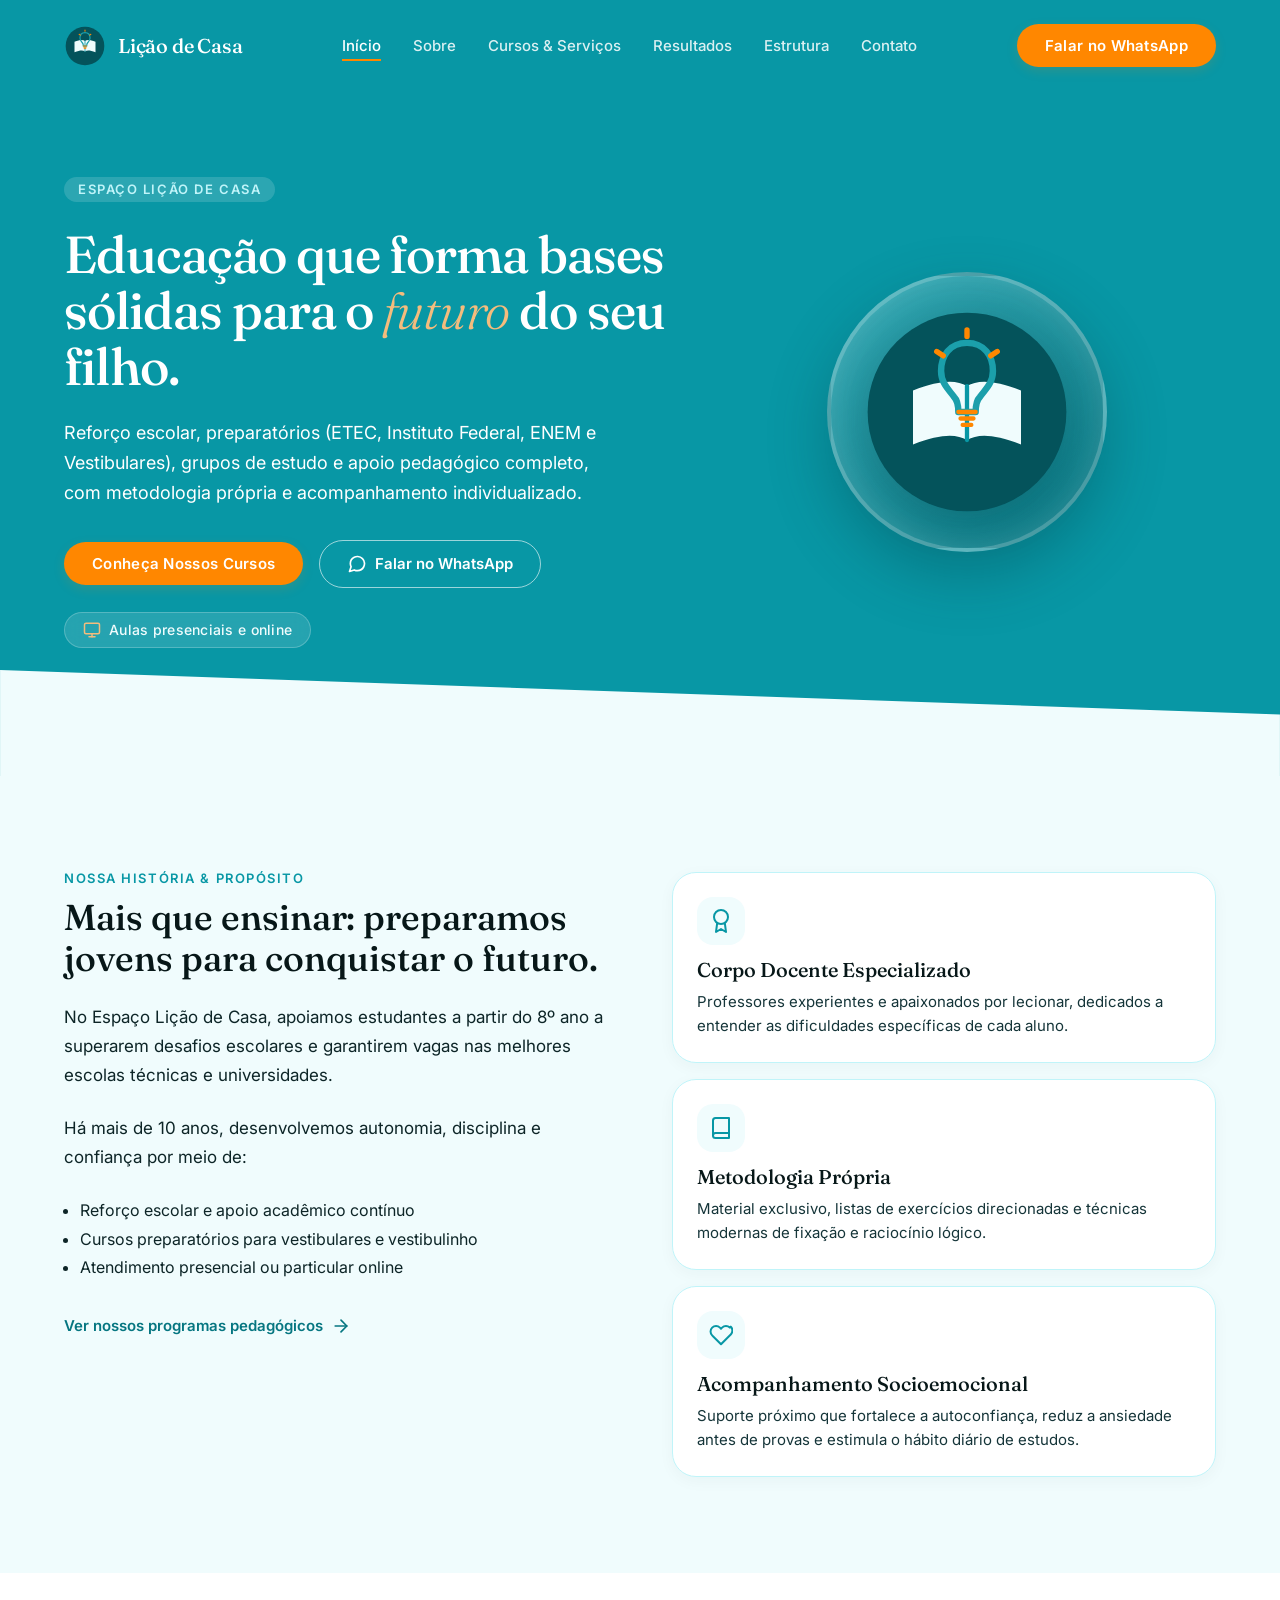
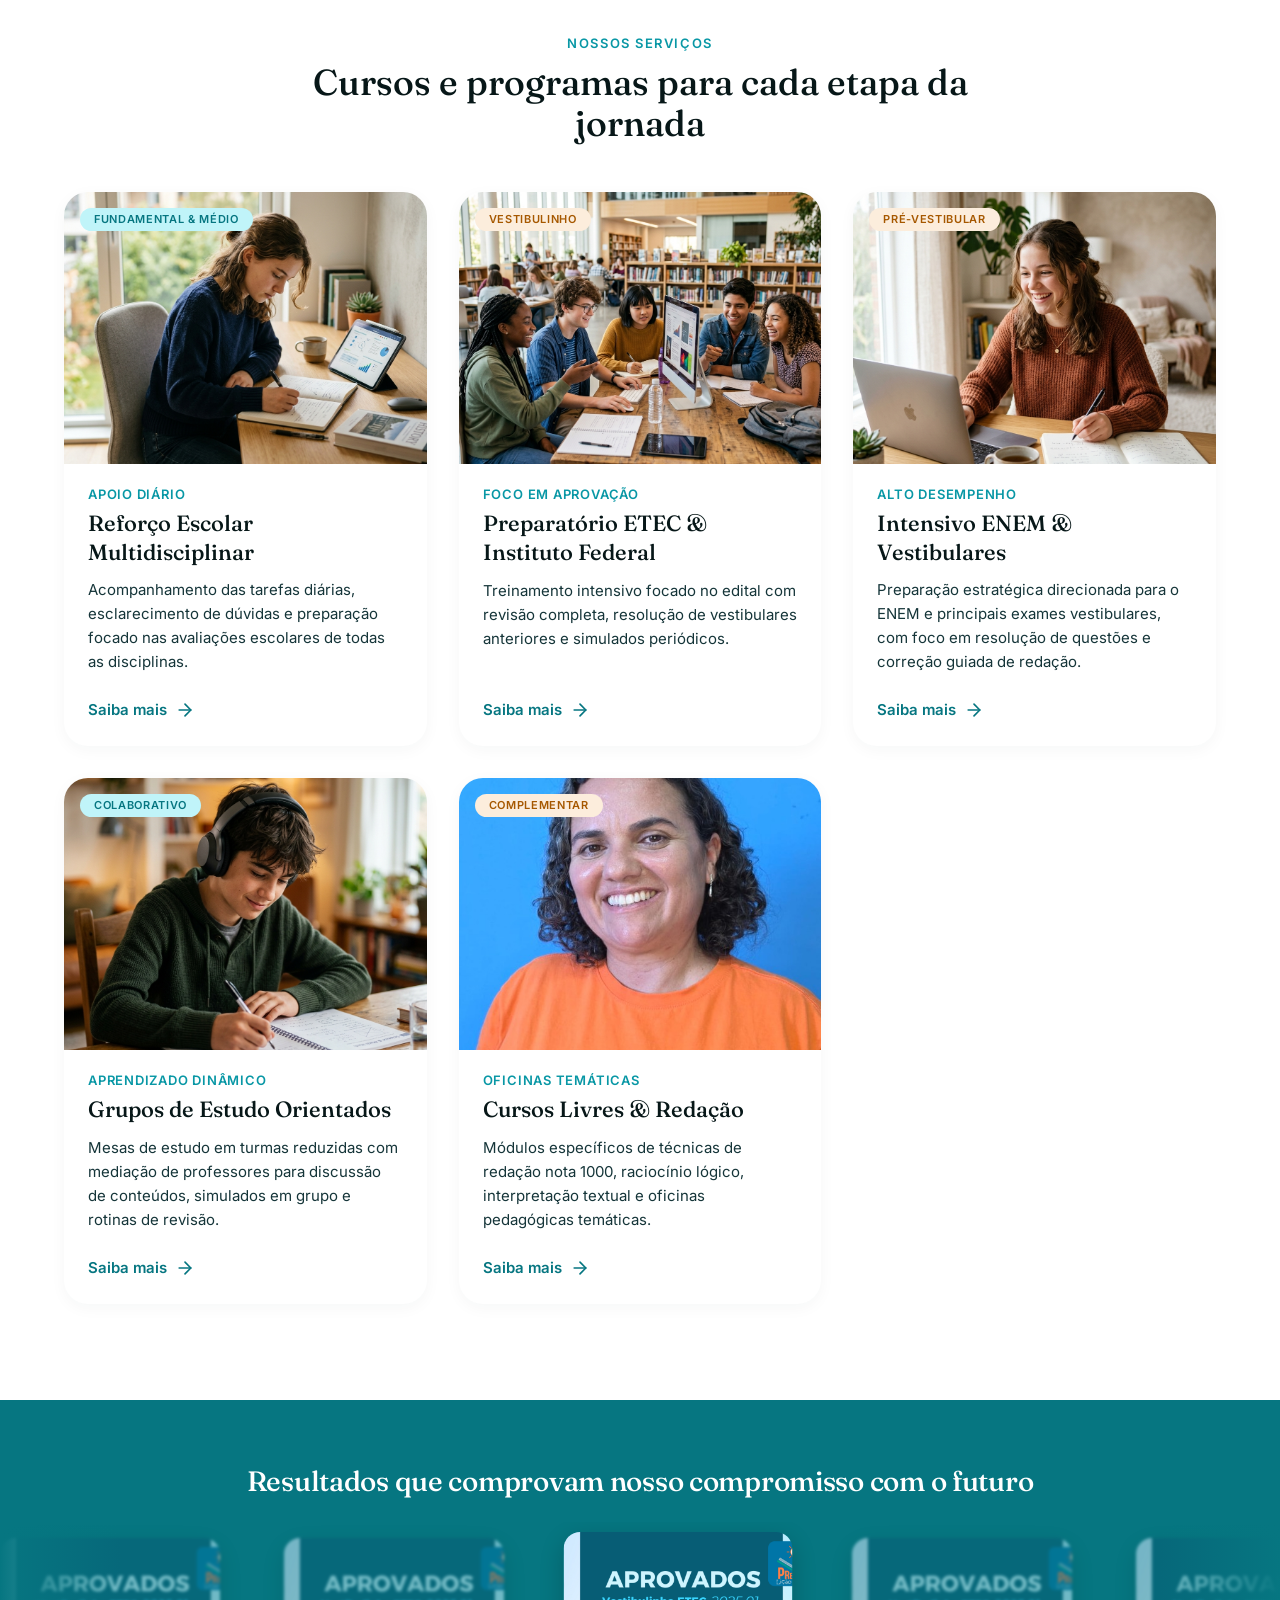
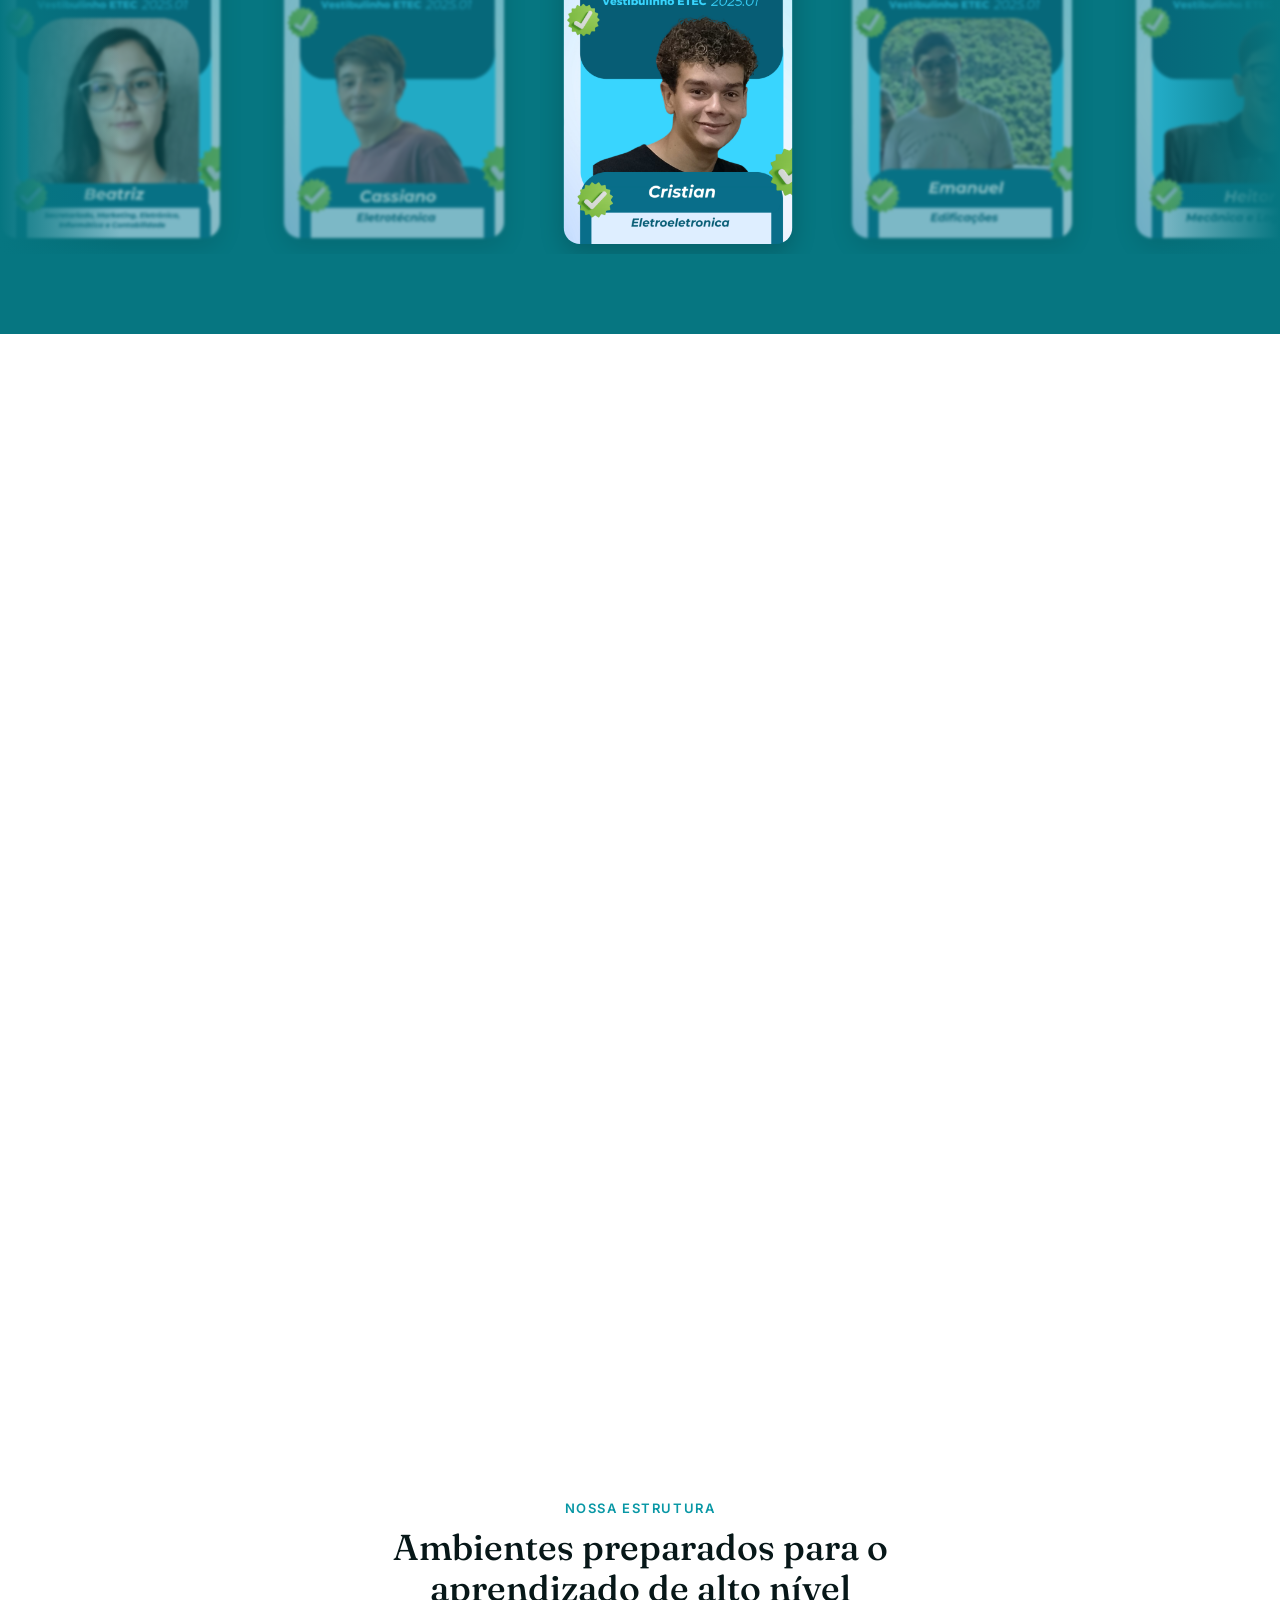
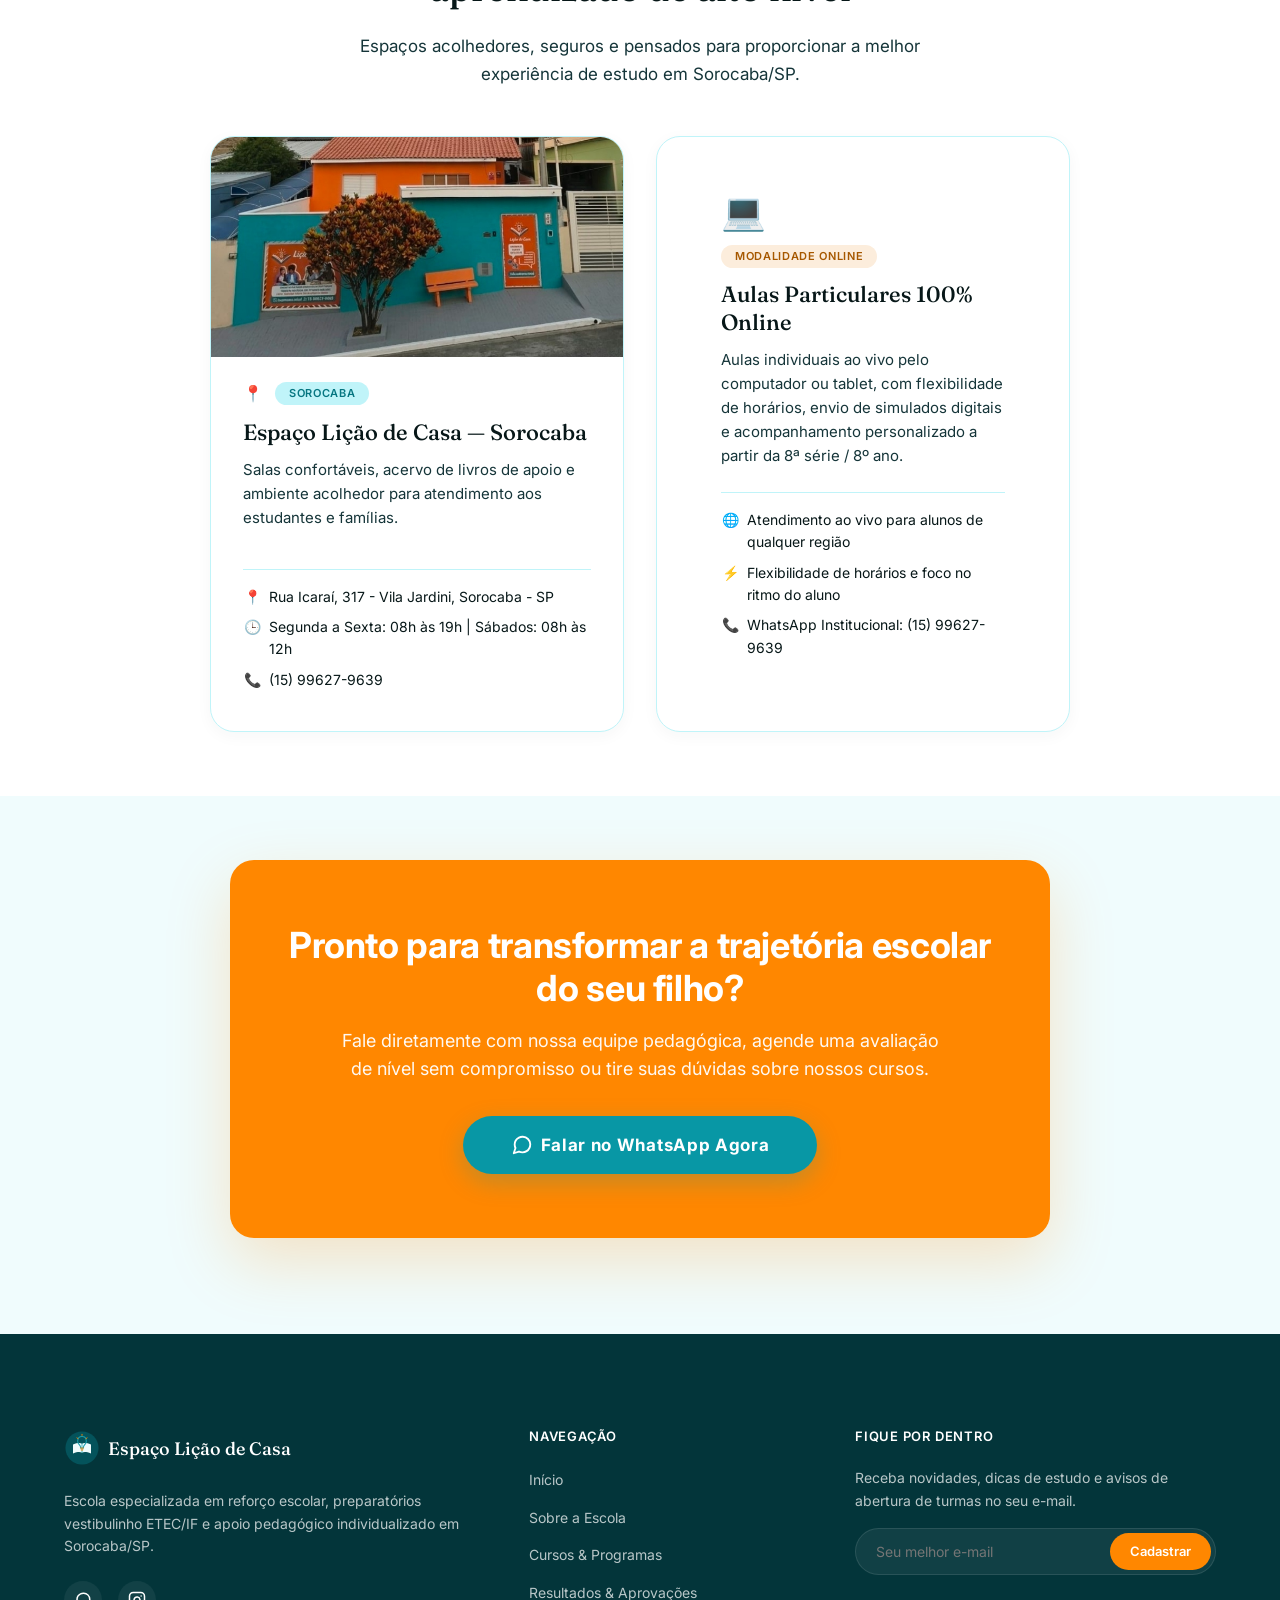
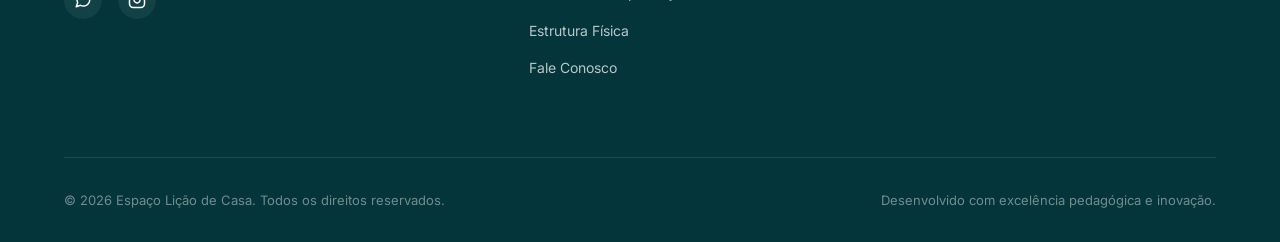
==== index.html @ 020fb933 "refactor: update service link to dedicated page and refine unit location details and descriptions" ====
<!DOCTYPE html>
<html lang="pt-BR">
<head>
  <meta charset="UTF-8">
  <meta name="viewport" content="width=device-width, initial-scale=1.0">
  <title>Espaço Lição de Casa — Educação e Preparação para o Futuro</title>
  <meta name="description" content="Escola de reforço escolar, preparatórios para ETEC e Instituto Federal e apoio pedagógico completo. Ensino personalizado e metodologia focada no sucesso do seu filho.">
  
  <!-- Open Graph / Meta Social -->
  <meta property="og:type" content="website">
  <meta property="og:title" content="Espaço Lição de Casa — Educação e Preparação para o Futuro">
  <meta property="og:description" content="Reforço escolar, preparatórios ETEC/IF e acompanhamento pedagógico individualizado.">
  <meta property="og:image" content="assets/fachada.jpg">

  <!-- Favicon -->
  <link rel="icon" type="image/svg+xml" href="assets/logo.svg">

  <!-- Google Fonts -->
  <link rel="preconnect" href="https://fonts.googleapis.com">
  <link rel="preconnect" href="https://fonts.gstatic.com" crossorigin>
  <link href="https://fonts.googleapis.com/css2?family=Fraunces:ital,opsz,wght@0,9..144,300;0,9..144,400;0,9..144,500;0,9..144,700;1,9..144,300;1,9..144,400&family=Inter:wght@400;500;600;700&display=swap" rel="stylesheet">

  <!-- Estilos -->
  <link rel="stylesheet" href="style.css">
</head>
<body>

  <!-- ==========================================================================
     HEADER / NAVEGAÇÃO
     ========================================================================== -->
  <header class="header" id="navbar">
    <div class="header__container">
      <a href="#inicio" class="header__logo">
        <img src="assets/logo.svg" alt="Logo Espaço Lição de Casa" class="header__logo-img">
        <span class="header__logo-text">Lição de Casa</span>
      </a>

      <nav class="header__nav" id="nav-menu">
        <ul class="header__nav-list">
          <li><a href="#inicio" class="nav-link active">Início</a></li>
          <li><a href="#sobre" class="nav-link">Sobre</a></li>
          <li><a href="#servicos" class="nav-link">Cursos & Serviços</a></li>
          <li><a href="#resultados" class="nav-link">Resultados</a></li>
          <li><a href="#estrutura" class="nav-link">Estrutura</a></li>
          <li><a href="#contato" class="nav-link">Contato</a></li>
        </ul>
        <div class="header__cta-mobile">
          <a href="https://wa.me/5515996279639?text=Olá!%20Gostaria%20de%20mais%20informações%20sobre%20os%20cursos%20do%20Espaço%20Lição%20de%20Casa." target="_blank" rel="noopener noreferrer" class="btn-primary">
            Falar no WhatsApp
          </a>
        </div>
      </nav>

      <div class="header__actions">
        <a href="https://wa.me/5515996279639?text=Olá!%20Gostaria%20de%20mais%20informações%20sobre%20os%20cursos%20do%20Espaço%20Lição%20de%20Casa." target="_blank" rel="noopener noreferrer" class="btn-primary header__cta">
          Falar no WhatsApp
        </a>
        <button class="header__toggle" id="menu-toggle" aria-label="Abrir menu de navegação" aria-expanded="false">
          <span class="bar"></span>
          <span class="bar"></span>
          <span class="bar"></span>
        </button>
      </div>
    </div>
  </header>

  <main>
    <!-- ==========================================================================
       HERO INSTITUCIONAL
       ========================================================================== -->
    <section class="hero" id="inicio">
      <div class="hero__container container">
        <div class="hero__content">
          <span class="hero__eyebrow">Espaço Lição de Casa</span>
          <h1 class="hero__title">Educação que forma bases sólidas para o <em>futuro</em> do seu filho.</h1>
          <p class="hero__subtitle">Reforço escolar, preparatórios (ETEC, Instituto Federal, ENEM e Vestibulares), grupos de estudo e apoio pedagógico completo, com metodologia própria e acompanhamento individualizado.</p>
          <div class="hero__ctas">
            <a href="#servicos" class="btn-primary">Conheça Nossos Cursos</a>
            <a href="https://wa.me/5515996279639?text=Olá!%20Gostaria%20de%20conhecer%20os%20serviços%20do%20Espaço%20Lição%20de%20Casa." target="_blank" rel="noopener noreferrer" class="btn-secondary">
              <svg width="20" height="20" viewBox="0 0 24 24" fill="none" stroke="currentColor" stroke-width="2" stroke-linecap="round" stroke-linejoin="round" class="icon-whatsapp">
                <path d="M21 11.5a8.38 8.38 0 0 1-.9 3.8 8.5 8.5 0 0 1-7.6 4.7 8.38 8.38 0 0 1-3.8-.9L3 21l1.9-5.7a8.38 8.38 0 0 1-.9-3.8 8.5 8.5 0 0 1 4.7-7.6 8.38 8.38 0 0 1 3.8-.9h.5a8.48 8.48 0 0 1 8 8v.5z"/>
              </svg>
              Falar no WhatsApp
            </a>
          </div>
          <div class="hero__online-tag">
            <svg width="18" height="18" viewBox="0 0 24 24" fill="none" stroke="currentColor" stroke-width="2" stroke-linecap="round" stroke-linejoin="round">
              <rect x="2" y="3" width="20" height="14" rx="2" ry="2"/>
              <line x1="8" y1="21" x2="16" y2="21"/>
              <line x1="12" y1="17" x2="12" y2="21"/>
            </svg>
            <span>Aulas presenciais e online</span>
          </div>
        </div>
        <div class="hero__media">
          <div class="hero__brand-badge">
            <img src="assets/logo.svg" alt="Logo Espaço Lição de Casa" class="hero__brand-logo">
          </div>
        </div>
      </div>
      <div class="hero__wave">
        <svg viewBox="0 0 1440 120" fill="none" xmlns="http://www.w3.org/2000/svg">
          <path d="M0 0 L1440 50 L1440 120 L0 120 Z" fill="#F0FCFD"/>
        </svg>
      </div>
    </section>

    <!-- ==========================================================================
       SOBRE A ESCOLA
       ========================================================================== -->
    <section class="sobre reveal" id="sobre">
      <div class="container">
        <div class="sobre__columns">
          <div class="sobre__left">
            <span class="section-eyebrow">Nossa História & Propósito</span>
            <h2 class="section-title">Mais que ensinar: preparamos jovens para conquistar o futuro.</h2>
            <p class="sobre__text">No Espaço Lição de Casa, apoiamos estudantes a partir do 8º ano a superarem desafios escolares e garantirem vagas nas melhores escolas técnicas e universidades.</p>
            <p class="sobre__text">Há mais de 10 anos, desenvolvemos autonomia, disciplina e confiança por meio de:</p>
            <ul class="sobre__list" style="margin: 0 0 var(--space-6) var(--space-4); color: var(--ink-700); font-size: 16px; line-height: 1.8;">
              <li>Reforço escolar e apoio acadêmico contínuo</li>
              <li>Cursos preparatórios para vestibulares e vestibulinho</li>
              <li>Atendimento presencial ou particular online</li>
            </ul>
            <div class="sobre__actions">
              <a href="#servicos" class="btn-text">
                Ver nossos programas pedagógicos
                <svg width="20" height="20" viewBox="0 0 24 24" fill="none" stroke="currentColor" stroke-width="2" stroke-linecap="round" stroke-linejoin="round">
                  <line x1="5" y1="12" x2="19" y2="12"></line>
                  <polyline points="12 5 19 12 12 19"></polyline>
                </svg>
              </a>
            </div>
          </div>

          <div class="sobre__right reveal-group">
            <article class="card card--val-prop">
              <div class="card__icon-wrapper">
                <svg viewBox="0 0 24 24" fill="none" stroke="currentColor" stroke-width="2" stroke-linecap="round" stroke-linejoin="round">
                  <circle cx="12" cy="8" r="7"></circle>
                  <polyline points="8.21 13.89 7 23 12 20 17 23 15.79 13.88"></polyline>
                </svg>
              </div>
              <h3 class="card__title">Corpo Docente Especializado</h3>
              <p class="card__desc">Professores experientes e apaixonados por lecionar, dedicados a entender as dificuldades específicas de cada aluno.</p>
            </article>

            <article class="card card--val-prop">
              <div class="card__icon-wrapper">
                <svg viewBox="0 0 24 24" fill="none" stroke="currentColor" stroke-width="2" stroke-linecap="round" stroke-linejoin="round">
                  <path d="M4 19.5A2.5 2.5 0 0 1 6.5 17H20"></path>
                  <path d="M6.5 2H20v20H6.5A2.5 2.5 0 0 1 4 19.5v-15A2.5 2.5 0 0 1 6.5 2z"></path>
                </svg>
              </div>
              <h3 class="card__title">Metodologia Própria</h3>
              <p class="card__desc">Material exclusivo, listas de exercícios direcionadas e técnicas modernas de fixação e raciocínio lógico.</p>
            </article>

            <article class="card card--val-prop">
              <div class="card__icon-wrapper">
                <svg viewBox="0 0 24 24" fill="none" stroke="currentColor" stroke-width="2" stroke-linecap="round" stroke-linejoin="round">
                  <path d="M20.84 4.61a5.5 5.5 0 0 0-7.78 0L12 5.67l-1.06-1.06a5.5 5.5 0 0 0-7.78 7.78l1.06 1.06L12 21.23l8.72-8.72 1.06-1.06a5.5 5.5 0 0 0 0-7.78z"></path>
                </svg>
              </div>
              <h3 class="card__title">Acompanhamento Socioemocional</h3>
              <p class="card__desc">Suporte próximo que fortalece a autoconfiança, reduz a ansiedade antes de provas e estimula o hábito diário de estudos.</p>
            </article>
          </div>
        </div>
      </div>
    </section>

    <!-- ==========================================================================
       CONHEÇA NOSSOS SERVIÇOS
       ========================================================================== -->
    <section class="servicos reveal" id="servicos">
      <div class="container">
        <div class="servicos__header">
          <span class="section-eyebrow">Nossos Serviços</span>
          <h2 class="section-title">Cursos e programas para cada etapa da jornada</h2>
        </div>

        <div class="servicos__grid reveal-group">
          <!-- Card 1: Reforço Escolar -->
          <article class="card card--servico">
            <div class="card__img-container">
              <img src="assets/stages_infantil.png" alt="Reforço Escolar no Espaço Lição de Casa" class="card__servico-img">
              <span class="badge card__servico-badge">Fundamental & Médio</span>
            </div>
            <div class="card__servico-content">
              <span class="card__servico-meta">Apoio Diário</span>
              <h3 class="card__servico-title">Reforço Escolar Multidisciplinar</h3>
              <p class="card__servico-desc">Acompanhamento das tarefas diárias, esclarecimento de dúvidas e preparação focado nas avaliações escolares de todas as disciplinas.</p>
              <a href="reforco-escolar.html" class="btn-text">
                Saiba mais
                <svg width="20" height="20" viewBox="0 0 24 24" fill="none" stroke="currentColor" stroke-width="2" stroke-linecap="round" stroke-linejoin="round">
                  <line x1="5" y1="12" x2="19" y2="12"/>
                  <polyline points="12 5 19 12 12 19"/>
                </svg>
              </a>
            </div>
          </article>

          <!-- Card 2: Preparatório ETEC & IF -->
          <article class="card card--servico">
            <div class="card__img-container">
              <img src="assets/stages_fundamental.png" alt="Preparatório ETEC e IF" class="card__servico-img">
              <span class="badge badge--accent card__servico-badge">Vestibulinho</span>
            </div>
            <div class="card__servico-content">
              <span class="card__servico-meta">Foco em Aprovação</span>
              <h3 class="card__servico-title">Preparatório ETEC & Instituto Federal</h3>
              <p class="card__servico-desc">Treinamento intensivo focado no edital com revisão completa, resolução de vestibulares anteriores e simulados periódicos.</p>
              <a href="https://wa.me/5515996279639?text=Olá!%20Quero%20saber%20detalhes%20do%20Preparatório%20ETEC." target="_blank" rel="noopener noreferrer" class="btn-text">
                Saiba mais
                <svg width="20" height="20" viewBox="0 0 24 24" fill="none" stroke="currentColor" stroke-width="2" stroke-linecap="round" stroke-linejoin="round">
                  <line x1="5" y1="12" x2="19" y2="12"/>
                  <polyline points="12 5 19 12 12 19"/>
                </svg>
              </a>
            </div>
          </article>

          <!-- Card 3: Intensivo ENEM & Vestibulares -->
          <article class="card card--servico">
            <div class="card__img-container">
              <img src="assets/hero_collage_1.png" alt="Intensivo ENEM e Vestibulares" class="card__servico-img">
              <span class="badge badge--accent card__servico-badge">Pré-Vestibular</span>
            </div>
            <div class="card__servico-content">
              <span class="card__servico-meta">Alto Desempenho</span>
              <h3 class="card__servico-title">Intensivo ENEM & Vestibulares</h3>
              <p class="card__servico-desc">Preparação estratégica direcionada para o ENEM e principais exames vestibulares, com foco em resolução de questões e correção guiada de redação.</p>
              <a href="https://wa.me/5515996279639?text=Olá!%20Gostaria%20de%20informações%20sobre%20o%20Intensivo%20ENEM%20e%20Vestibulares." target="_blank" rel="noopener noreferrer" class="btn-text">
                Saiba mais
                <svg width="20" height="20" viewBox="0 0 24 24" fill="none" stroke="currentColor" stroke-width="2" stroke-linecap="round" stroke-linejoin="round">
                  <line x1="5" y1="12" x2="19" y2="12"/>
                  <polyline points="12 5 19 12 12 19"/>
                </svg>
              </a>
            </div>
          </article>

          <!-- Card 4: Grupos de Estudo & Acompanhamento Integrado -->
          <article class="card card--servico">
            <div class="card__img-container">
              <img src="assets/hero_collage_2.png" alt="Grupos de Estudo" class="card__servico-img">
              <span class="badge card__servico-badge">Colaborativo</span>
            </div>
            <div class="card__servico-content">
              <span class="card__servico-meta">Aprendizado Dinâmico</span>
              <h3 class="card__servico-title">Grupos de Estudo Orientados</h3>
              <p class="card__servico-desc">Mesas de estudo em turmas reduzidas com mediação de professores para discussão de conteúdos, simulados em grupo e rotinas de revisão.</p>
              <a href="https://wa.me/5515996279639?text=Olá!%20Quero%20saber%20como%20funcionam%20os%20Grupos%20de%20Estudo." target="_blank" rel="noopener noreferrer" class="btn-text">
                Saiba mais
                <svg width="20" height="20" viewBox="0 0 24 24" fill="none" stroke="currentColor" stroke-width="2" stroke-linecap="round" stroke-linejoin="round">
                  <line x1="5" y1="12" x2="19" y2="12"/>
                  <polyline points="12 5 19 12 12 19"/>
                </svg>
              </a>
            </div>
          </article>

          <!-- Card 5: Cursos Livres, Redação & Oficinas -->
          <article class="card card--servico">
            <div class="card__img-container">
              <img src="assets/ilce.jpg" alt="Oficinas Pedagógicas no Espaço Lição de Casa" class="card__servico-img">
              <span class="badge badge--accent card__servico-badge">Complementar</span>
            </div>
            <div class="card__servico-content">
              <span class="card__servico-meta">Oficinas Temáticas</span>
              <h3 class="card__servico-title">Cursos Livres & Redação</h3>
              <p class="card__servico-desc">Módulos específicos de técnicas de redação nota 1000, raciocínio lógico, interpretação textual e oficinas pedagógicas temáticas.</p>
              <a href="https://wa.me/5515996279639?text=Olá!%20Quero%20informações%20sobre%20as%20Oficinas%20e%20Cursos%20Livres." target="_blank" rel="noopener noreferrer" class="btn-text">
                Saiba mais
                <svg width="20" height="20" viewBox="0 0 24 24" fill="none" stroke="currentColor" stroke-width="2" stroke-linecap="round" stroke-linejoin="round">
                  <line x1="5" y1="12" x2="19" y2="12"/>
                  <polyline points="12 5 19 12 12 19"/>
                </svg>
              </a>
            </div>
          </article>
        </div>
      </div>
    </section>

    <!-- ==========================================================================
       PROVA SOCIAL & RESULTADOS
       ========================================================================== -->
    <section class="premios reveal" id="resultados">
      <div class="container">
        <h2 class="premios__title">Resultados que comprovam nosso compromisso com o futuro</h2>
      </div>

      <!-- Marquee de Alunos Aprovados -->
      <div class="logo-marquee logo-marquee--approved">
        <div class="logo-marquee__track">
          <div class="logo-marquee__item logo-marquee__item--img">
            <img src="assets/aprovado_2025_beatriz.png" alt="Aluna Aprovada ETEC - Beatriz" class="approved-card-img">
          </div>
          <div class="logo-marquee__item logo-marquee__item--img">
            <img src="assets/aprovado_2025_cassiano.png" alt="Aluno Aprovado ETEC - Cassiano" class="approved-card-img">
          </div>
          <div class="logo-marquee__item logo-marquee__item--img">
            <img src="assets/aprovado_2025_cristian.png" alt="Aluno Aprovado ETEC - Cristian" class="approved-card-img">
          </div>
          <div class="logo-marquee__item logo-marquee__item--img">
            <img src="assets/aprovado_2025_emanuel.png" alt="Aluno Aprovado ETEC - Emanuel" class="approved-card-img">
          </div>
          <div class="logo-marquee__item logo-marquee__item--img">
            <img src="assets/aprovado_2025_heitor.png" alt="Aluno Aprovado ETEC - Heitor" class="approved-card-img">
          </div>
          <div class="logo-marquee__item logo-marquee__item--img">
            <img src="assets/aprovado_2025_kauan.png" alt="Aluno Aprovado ETEC - Kauan" class="approved-card-img">
          </div>
          <div class="logo-marquee__item logo-marquee__item--img">
            <img src="assets/aprovado_2025_luana.png" alt="Aluna Aprovada ETEC - Luana" class="approved-card-img">
          </div>
          <div class="logo-marquee__item logo-marquee__item--img">
            <img src="assets/aprovado_2025_maria.png" alt="Aluna Aprovada ETEC - Maria" class="approved-card-img">
          </div>

          <!-- Cópias para o loop infinito do Marquee -->
          <div class="logo-marquee__item logo-marquee__item--img">
            <img src="assets/aprovado_2025_beatriz.png" alt="Aluna Aprovada ETEC - Beatriz" class="approved-card-img">
          </div>
          <div class="logo-marquee__item logo-marquee__item--img">
            <img src="assets/aprovado_2025_cassiano.png" alt="Aluno Aprovado ETEC - Cassiano" class="approved-card-img">
          </div>
          <div class="logo-marquee__item logo-marquee__item--img">
            <img src="assets/aprovado_2025_cristian.png" alt="Aluno Aprovado ETEC - Cristian" class="approved-card-img">
          </div>
          <div class="logo-marquee__item logo-marquee__item--img">
            <img src="assets/aprovado_2025_emanuel.png" alt="Aluno Aprovado ETEC - Emanuel" class="approved-card-img">
          </div>
        </div>
      </div>
    </section>

    <!-- Depoimentos & Mensagem da Direção -->
    <section class="depoimentos reveal">
      <div class="container">
        <span class="section-eyebrow">Depoimentos</span>
        <h2 class="section-title">O que dizem os pais e alunos</h2>

        <div class="depoimento-destaque">
          <div class="depoimento-destaque__avatar">M</div>
          <blockquote class="depoimento-destaque__text">
            "O Espaço Lição de Casa transformou a rotina de estudos do meu filho. A equipe pedagógica é extremamente atenciosa e o método preparatório para a ETEC fez toda a diferença para a aprovação dele nas primeiras colocações!"
          </blockquote>
          <cite class="depoimento-destaque__author">
            <strong>Márcia S.</strong>
            <span>Mãe de aluno aprovado na ETEC Fernando Prestes</span>
          </cite>
        </div>
      </div>
    </section>

    <section class="diretor reveal">
      <div class="container">
        <div class="diretor__wrapper">
          <div class="diretor__media">
            <img src="assets/director.png" alt="Direção do Espaço Lição de Casa" class="diretor__img">
          </div>
          <div class="diretor__content">
            <blockquote class="diretor__quote">
              <span class="quote-mark">“</span>
              A nossa maior alegria é ver o brilho nos olhos de cada aluno ao compreender um conteúdo antes difícil e perceber que é capaz de alcançar seus maiores objetivos.
            </blockquote>
            <cite class="diretor__author">
              <strong>Profa. Ilce & Equipe Pedagógica</strong>
              <span>Direção — Espaço Lição de Casa</span>
            </cite>
          </div>
        </div>
      </div>
    </section>

    <!-- ==========================================================================
       ESTRUTURA FÍSICA & UNIDADES
       ========================================================================== -->
    <section class="unidades reveal" id="estrutura">
      <div class="container">
        <div class="unidades__header">
          <span class="section-eyebrow">Nossa Estrutura</span>
          <h2 class="section-title">Ambientes preparados para o aprendizado de alto nível</h2>
          <p class="unidades__subtitle">Espaços acolhedores, seguros e pensados para proporcionar a melhor experiência de estudo em Sorocaba/SP.</p>
        </div>

        <div class="unidades__grid reveal-group">
          <!-- Espaço Lição de Casa -->
          <article class="card card--unidade card--unidade-com-foto">
            <img src="assets/fachada.jpg" alt="Fachada do Espaço Lição de Casa" class="card__unidade-img">
            <div class="card__unidade-body">
              <div class="card__unidade-header">
                <span class="card__unidade-flag">📍</span>
                <span class="badge">Sorocaba</span>
              </div>
              <h3 class="card__unidade-title">Espaço Lição de Casa — Sorocaba</h3>
              <p class="card__unidade-desc">Salas confortáveis, acervo de livros de apoio e ambiente acolhedor para atendimento aos estudantes e famílias.</p>
              
              <div class="card__unidade-detalhes">
                <p>
                  <span class="detail-icon">📍</span>
                  <span class="detail-text">Rua Icaraí, 317 - Vila Jardini, Sorocaba - SP</span>
                </p>
                <p>
                  <span class="detail-icon">🕒</span>
                  <span class="detail-text">Segunda a Sexta: 08h às 19h | Sábados: 08h às 12h</span>
                </p>
                <p>
                  <span class="detail-icon">📞</span>
                  <span class="detail-text">(15) 99627-9639</span>
                </p>
              </div>
            </div>
          </article>

          <!-- Aulas Particulares Online -->
          <article class="card card--unidade">
            <div class="card__unidade-body">
              <div class="card__unidade-icon">💻</div>
              <div class="card__unidade-header">
                <span class="badge badge--accent">Modalidade Online</span>
              </div>
              <h3 class="card__unidade-title">Aulas Particulares 100% Online</h3>
              <p class="card__unidade-desc">Aulas individuais ao vivo pelo computador ou tablet, com flexibilidade de horários, envio de simulados digitais e acompanhamento personalizado a partir da 8ª série / 8º ano.</p>
              
              <div class="card__unidade-detalhes">
                <p>
                  <span class="detail-icon">🌐</span>
                  <span class="detail-text">Atendimento ao vivo para alunos de qualquer região</span>
                </p>
                <p>
                  <span class="detail-icon">⚡</span>
                  <span class="detail-text">Flexibilidade de horários e foco no ritmo do aluno</span>
                </p>
                <p>
                  <span class="detail-icon">📞</span>
                  <span class="detail-text">WhatsApp Institucional: (15) 99627-9639</span>
                </p>
              </div>
            </div>
          </article>
        </div>
      </div>
    </section>

    <!-- ==========================================================================
       CONTATO & BANNER CTA FINAL
       ========================================================================== -->
    <section class="contato reveal" id="contato">
      <div class="container">
        <div class="cta-box">
          <h2 class="cta-box__title">Pronto para transformar a trajetória escolar do seu filho?</h2>
          <p class="cta-box__desc">Fale diretamente com nossa equipe pedagógica, agende uma avaliação de nível sem compromisso ou tire suas dúvidas sobre nossos cursos.</p>
          <div class="cta-box__ctas">
            <a href="https://wa.me/5515996279639?text=Olá!%20Gostaria%20de%20agendar%20uma%20visita%20ou%20conhecer%20os%20cursos." target="_blank" rel="noopener noreferrer" class="btn-checkout">
              <svg width="22" height="22" viewBox="0 0 24 24" fill="none" stroke="currentColor" stroke-width="2" stroke-linecap="round" stroke-linejoin="round" style="margin-right: 8px;">
                <path d="M21 11.5a8.38 8.38 0 0 1-.9 3.8 8.5 8.5 0 0 1-7.6 4.7 8.38 8.38 0 0 1-3.8-.9L3 21l1.9-5.7a8.38 8.38 0 0 1-.9-3.8 8.5 8.5 0 0 1 4.7-7.6 8.38 8.38 0 0 1 3.8-.9h.5a8.48 8.48 0 0 1 8 8v.5z"/>
              </svg>
              Falar no WhatsApp Agora
            </a>
          </div>
        </div>
      </div>
    </section>
  </main>

  <!-- ==========================================================================
     FOOTER
     ========================================================================== -->
  <footer class="footer">
    <div class="container">
      <div class="footer__grid">
        <!-- Coluna 1: Marca & Redes -->
        <div>
          <div class="footer__logo">
            <img src="assets/logo.svg" alt="Logo Espaço Lição de Casa">
            <span>Espaço Lição de Casa</span>
          </div>
          <p class="footer__desc">Escola especializada em reforço escolar, preparatórios vestibulinho ETEC/IF e apoio pedagógico individualizado em Sorocaba/SP.</p>
          <div class="footer__socials">
            <a href="https://wa.me/5515996279639" target="_blank" rel="noopener noreferrer" aria-label="WhatsApp">
              <svg width="18" height="18" viewBox="0 0 24 24" fill="none" stroke="currentColor" stroke-width="2" stroke-linecap="round" stroke-linejoin="round"><path d="M21 11.5a8.38 8.38 0 0 1-.9 3.8 8.5 8.5 0 0 1-7.6 4.7 8.38 8.38 0 0 1-3.8-.9L3 21l1.9-5.7a8.38 8.38 0 0 1-.9-3.8 8.5 8.5 0 0 1 4.7-7.6 8.38 8.38 0 0 1 3.8-.9h.5a8.48 8.48 0 0 1 8 8v.5z"/></svg>
            </a>
            <a href="https://instagram.com" target="_blank" rel="noopener noreferrer" aria-label="Instagram">
              <svg width="18" height="18" viewBox="0 0 24 24" fill="none" stroke="currentColor" stroke-width="2" stroke-linecap="round" stroke-linejoin="round"><rect x="2" y="2" width="20" height="20" rx="5" ry="5"/><path d="M16 11.37A4 4 0 1 1 12.63 8 4 4 0 0 1 16 11.37z"/><line x1="17.5" y1="6.5" x2="17.51" y2="6.5"/></svg>
            </a>
          </div>
        </div>

        <!-- Coluna 2: Links Institucionais -->
        <div>
          <h4>Navegação</h4>
          <ul class="footer__links">
            <li><a href="#inicio">Início</a></li>
            <li><a href="#sobre">Sobre a Escola</a></li>
            <li><a href="#servicos">Cursos & Programas</a></li>
            <li><a href="#resultados">Resultados & Aprovações</a></li>
            <li><a href="#estrutura">Estrutura Física</a></li>
            <li><a href="#contato">Fale Conosco</a></li>
          </ul>
        </div>

        <!-- Coluna 3: Newsletter & Contato -->
        <div class="footer__col--newsletter">
          <h4>Fique por Dentro</h4>
          <p>Receba novidades, dicas de estudo e avisos de abertura de turmas no seu e-mail.</p>
          <form class="footer__newsletter-form" id="newsletter-form">
            <input type="email" placeholder="Seu melhor e-mail" required aria-label="Digite seu e-mail para cadastrar na newsletter">
            <button type="submit">Cadastrar</button>
          </form>
          <div id="newsletter-success" style="display: none; color: #43DDEC; font-size: 13px; margin-top: 8px;">
            ✓ E-mail cadastrado com sucesso!
          </div>
        </div>
      </div>

      <div class="footer__bottom">
        <p>&copy; 2026 Espaço Lição de Casa. Todos os direitos reservados.</p>
        <p>Desenvolvido com excelência pedagógica e inovação.</p>
      </div>
    </div>
  </footer>

  <!-- Scripts -->
  <script src="script.js"></script>
</body>
</html>
---- style.css ----
/* ==========================================================================
   DESIGN SYSTEM & VARIABLES
   ========================================================================== */
:root {
  /* Teal — Cor primária da marca */
  --teal-900: #03353A;
  --teal-800: #04535B;
  --teal-700: #067681;
  --teal-600: #0897A5;   /* base institucional / header / hero */
  --teal-500: #13ABB9;
  --teal-400: #17D2E4;
  --teal-300: #43DDEC;
  --teal-200: #82E8F2;
  --teal-100: #C0F4F9;
  --teal-50:  #F0FCFD;

  /* Orange — Cor de CTA (uso restrito, em ações principais) */
  --orange-700: #A65800;
  --orange-600: #D97300;
  --orange-500: #FF8700;  /* botão primário */
  --orange-400: #F09E42;
  --orange-300: #F4BC7D;
  --orange-200: #FCEDDC;

  /* Neutros */
  --ink-900: #071718;
  --ink-700: #0D2527;     /* cor de texto padrão do corpo */
  --ink-500: #153539;
  --white:   #FFFFFF;

  /* Tipografia */
  --font-display: 'Fraunces', Georgia, serif;
  --font-body:    'Inter', -apple-system, sans-serif;
  --font-label:   'Inter', sans-serif;

  /* Grid & Layout */
  --container-max: 1200px;
  --radius-sm: 8px;
  --radius-md: 16px;
  --radius-lg: 24px;
  --radius-pill: 999px;

  /* Easing */
  --ease-out-expo: cubic-bezier(0.16, 1, 0.3, 1);
  --ease-soft: cubic-bezier(0.4, 0, 0.2, 1);

  /* Espaçamento (Escala 8pt) */
  --space-1: 4px;
  --space-2: 8px;
  --space-3: 12px;
  --space-4: 16px;
  --space-6: 24px;
  --space-8: 32px;
  --space-12: 48px;
  --space-16: 64px;
  --space-24: 96px;
  --space-32: 128px;
}

/* ==========================================================================
   RESET & BASE STYLES
   ========================================================================== */
*, *::before, *::after {
  box-sizing: border-box;
  margin: 0;
  padding: 0;
}

html {
  scroll-behavior: smooth;
  scroll-padding-top: 80px;
}

body {
  font-family: var(--font-body);
  font-size: 16px;
  line-height: 1.6;
  color: var(--ink-700);
  background-color: var(--white);
  overflow-x: hidden;
  -webkit-font-smoothing: antialiased;
}

img {
  max-width: 100%;
  height: auto;
  display: block;
}

a {
  color: inherit;
  text-decoration: none;
}

button, input, select, textarea {
  font-family: inherit;
}

/* Container */
.container {
  max-width: var(--container-max);
  margin: 0 auto;
  padding-left: var(--space-6);
  padding-right: var(--space-6);
}

/* Layout Comum de Seções */
section {
  padding-top: var(--space-16);
  padding-bottom: var(--space-16);
}

/* Tipografia de Cabeçalho de Seção */
.section-eyebrow {
  display: block;
  font: 600 13px/1 var(--font-label);
  text-transform: uppercase;
  letter-spacing: 0.12em;
  color: var(--teal-600);
  margin-bottom: var(--space-3);
}

.section-title {
  font: 500 36px/1.15 var(--font-display);
  color: var(--ink-900);
  margin-bottom: var(--space-6);
}

/* ==========================================================================
   BOTÕES (CTAS)
   ========================================================================== */
.btn-primary {
  display: inline-flex;
  align-items: center;
  justify-content: center;
  gap: var(--space-2);
  padding: 14px 28px;
  border-radius: var(--radius-pill);
  background-color: var(--orange-500);
  color: var(--white);
  font: 600 15px/1 var(--font-body);
  letter-spacing: 0.02em;
  border: none;
  cursor: pointer;
  box-shadow: 0 4px 12px rgba(255, 135, 0, 0.15);
  transition: background-color 180ms ease, transform 180ms var(--ease-out-expo), box-shadow 180ms ease;
}

.btn-primary:hover {
  background-color: var(--orange-600);
  transform: translateY(-2px) scale(1.02);
  box-shadow: 0 8px 24px rgba(255, 135, 0, 0.35);
}

.btn-primary:active {
  transform: translateY(0) scale(0.98);
}

.btn-primary:focus-visible {
  outline: 3px solid var(--orange-200);
  outline-offset: 2px;
}

.btn-primary--accent {
  background-color: var(--white);
  color: var(--teal-900);
  box-shadow: 0 4px 12px rgba(0, 0, 0, 0.08);
}

.btn-primary--accent:hover {
  background-color: var(--teal-50);
  color: var(--teal-900);
  box-shadow: 0 8px 24px rgba(0, 0, 0, 0.12);
  transform: translateY(-2px) scale(1.02);
}

.btn-secondary {
  display: inline-flex;
  align-items: center;
  justify-content: center;
  gap: var(--space-2);
  padding: 13px 27px;
  border-radius: var(--radius-pill);
  background-color: transparent;
  border: 1.5px solid rgba(255, 255, 255, 0.6);
  color: var(--white);
  font: 600 15px/1 var(--font-body);
  cursor: pointer;
  transition: background-color 180ms ease, border-color 180ms ease, transform 180ms var(--ease-out-expo);
}

.btn-secondary:hover {
  background-color: rgba(255, 255, 255, 0.12);
  border-color: var(--white);
  transform: translateY(-2px);
}

.btn-secondary:active {
  transform: translateY(0);
}

.btn-text {
  display: inline-flex;
  align-items: center;
  gap: var(--space-2);
  color: var(--teal-700);
  font-weight: 600;
  font-size: 15px;
  transition: color 180ms ease;
}

.btn-text svg {
  transition: transform 180ms var(--ease-out-expo);
}

.btn-text:hover {
  color: var(--teal-500);
}

.btn-text:hover svg {
  transform: translateX(4px);
}

.btn-checkout {
  display: inline-flex;
  align-items: center;
  justify-content: center;
  padding: 18px 48px;
  border-radius: var(--radius-pill);
  background-color: var(--teal-600);
  color: var(--white);
  font: 700 17px/1 var(--font-body);
  letter-spacing: 0.04em;
  border: none;
  cursor: pointer;
  box-shadow: 0 8px 24px rgba(8, 151, 165, 0.25);
  transition: background-color 180ms ease, transform 180ms var(--ease-out-expo), box-shadow 180ms ease;
}

.btn-checkout:hover {
  background-color: var(--teal-700);
  transform: translateY(-3px) scale(1.02);
  box-shadow: 0 16px 40px rgba(8, 151, 165, 0.45);
}

/* ==========================================================================
   CARDS & BADGES
   ========================================================================== */
.card {
  background-color: var(--white);
  border-radius: var(--radius-lg);
  padding: var(--space-8);
  box-shadow: 0 4px 16px rgba(3, 53, 58, 0.04);
  transition: transform 300ms var(--ease-out-expo), box-shadow 300ms ease;
}

.card:hover {
  transform: translateY(-6px);
  box-shadow: 0 16px 40px rgba(3, 53, 58, 0.12);
}

.badge {
  display: inline-flex;
  align-items: center;
  padding: 6px 14px;
  border-radius: var(--radius-pill);
  font: 600 11px/1 var(--font-label);
  text-transform: uppercase;
  letter-spacing: 0.06em;
  background-color: var(--teal-100);
  color: var(--teal-700);
}

.badge--accent {
  background-color: var(--orange-200);
  color: var(--orange-700);
}

/* ==========================================================================
   HEADER / NAVEGAÇÃO
   ========================================================================== */
.header {
  position: fixed;
  top: 0;
  left: 0;
  right: 0;
  background: transparent;
  transition: background-color 320ms ease, backdrop-filter 320ms ease, box-shadow 320ms ease, padding 320ms ease;
  z-index: 1000;
  padding: var(--space-6) 0;
}

.header.is-scrolled {
  background: rgba(6, 118, 129, 0.92);
  backdrop-filter: blur(16px);
  -webkit-backdrop-filter: blur(16px);
  box-shadow: 0 4px 20px rgba(3, 53, 58, 0.12);
  padding: var(--space-3) 0;
}

.header__container {
  max-width: var(--container-max);
  margin: 0 auto;
  padding: 0 var(--space-6);
  display: flex;
  align-items: center;
  justify-content: space-between;
}

.header__logo {
  display: flex;
  align-items: center;
  gap: var(--space-3);
  z-index: 1001;
}

.header__logo-img {
  width: 42px;
  height: 42px;
}

.header__logo-text {
  font: 500 20px var(--font-display);
  color: var(--white);
  letter-spacing: -0.01em;
}

.header__nav-list {
  display: flex;
  list-style: none;
  gap: var(--space-8);
}

.header__nav-list a {
  color: var(--white);
  font: 500 15px/1 var(--font-body);
  opacity: 0.85;
  transition: opacity 200ms ease;
  position: relative;
}

.header__nav-list a::after {
  content: '';
  position: absolute;
  bottom: -6px;
  left: 0;
  width: 0;
  height: 2px;
  background-color: var(--orange-500);
  transition: width 200ms ease;
}

.header__nav-list a:hover {
  opacity: 1;
}

.header__nav-list a:hover::after,
.header__nav-list a.active::after {
  width: 100%;
}

.header__nav-list a.active {
  opacity: 1;
}

.header__cta-mobile {
  display: none;
}

.header__actions {
  display: flex;
  align-items: center;
  gap: var(--space-4);
}

.header__toggle {
  display: none;
  background: none;
  border: none;
  cursor: pointer;
  z-index: 1001;
  padding: 8px;
}

.header__toggle .bar {
  display: block;
  width: 22px;
  height: 2px;
  background-color: var(--white);
  margin: 5px 0;
  transition: transform 300ms ease, opacity 300ms ease;
}

.header__toggle[aria-expanded="true"] .bar:nth-child(1) {
  transform: translateY(7px) rotate(45deg);
}

.header__toggle[aria-expanded="true"] .bar:nth-child(2) {
  opacity: 0;
}

.header__toggle[aria-expanded="true"] .bar:nth-child(3) {
  transform: translateY(-7px) rotate(-45deg);
}

/* ==========================================================================
   HERO INSTITUCIONAL
   ========================================================================== */
.hero {
  background-color: var(--teal-600);
  color: var(--white);
  position: relative;
  padding-top: calc(80px + var(--space-24));
  padding-bottom: var(--space-32);
  z-index: 1;
}

.hero__container {
  display: grid;
  grid-template-columns: 1.1fr 0.9fr;
  align-items: center;
  gap: var(--space-12);
}

.hero__eyebrow {
  display: inline-block;
  font: 600 13px/1 var(--font-label);
  text-transform: uppercase;
  letter-spacing: 0.12em;
  background-color: rgba(255, 255, 255, 0.15);
  color: var(--teal-100);
  padding: 6px 14px;
  border-radius: var(--radius-pill);
  margin-bottom: var(--space-6);
}

.hero__title {
  font: 500 52px/1.08 var(--font-display);
  letter-spacing: -0.02em;
  margin-bottom: var(--space-6);
}

.hero__title em {
  font-style: italic;
  font-weight: 300;
  color: var(--orange-300);
}

.hero__subtitle {
  font-size: 18px;
  line-height: 1.65;
  opacity: 0.92;
  margin-bottom: var(--space-8);
  max-width: 540px;
}

.hero__ctas {
  display: flex;
  align-items: center;
  gap: var(--space-4);
  flex-wrap: wrap;
}

.hero__online-tag {
  display: inline-flex;
  align-items: center;
  gap: var(--space-2);
  margin-top: var(--space-6);
  padding: 8px 18px;
  border-radius: var(--radius-pill);
  background: rgba(255, 255, 255, 0.12);
  backdrop-filter: blur(8px);
  -webkit-backdrop-filter: blur(8px);
  border: 1px solid rgba(255, 255, 255, 0.22);
  color: var(--teal-50);
  font: 500 14px/1 var(--font-body);
  letter-spacing: 0.02em;
}

.hero__online-tag svg {
  stroke: var(--orange-300);
}

.hero__media {
  display: flex;
  align-items: center;
  justify-content: center;
  position: relative;
  height: 100%;
  padding: var(--space-4) 0;
}

.hero__brand-badge {
  position: relative;
  width: 280px;
  height: 280px;
  border-radius: 50%;
  background: linear-gradient(145deg, rgba(255, 255, 255, 0.18) 0%, rgba(3, 53, 58, 0.35) 100%);
  backdrop-filter: blur(12px);
  -webkit-backdrop-filter: blur(12px);
  border: 4px solid rgba(255, 255, 255, 0.25);
  box-shadow: 0 24px 60px rgba(3, 53, 58, 0.3), inset 0 0 30px rgba(255, 255, 255, 0.15);
  display: flex;
  align-items: center;
  justify-content: center;
  padding: var(--space-4);
  transition: transform 500ms var(--ease-out-expo), box-shadow 500ms ease;
  animation: float-slow 6s ease-in-out infinite alternate;
}

.hero__brand-badge:hover {
  transform: scale(1.04) translateY(-4px);
  box-shadow: 0 32px 72px rgba(3, 53, 58, 0.4), inset 0 0 45px rgba(255, 255, 255, 0.2);
}

.hero__brand-logo {
  width: 90%;
  height: 90%;
  object-fit: contain;
  filter: drop-shadow(0 8px 18px rgba(3, 53, 58, 0.25));
}

@keyframes float-slow {
  0% { transform: translateY(0); }
  100% { transform: translateY(-10px); }
}

.hero__wave {
  position: absolute;
  bottom: -1px;
  left: 0;
  right: 0;
  width: 100%;
  z-index: 2;
  pointer-events: none;
}

.hero__wave svg {
  display: block;
  width: 100%;
  height: auto;
}

/* ==========================================================================
   SOBRE SECTION
   ========================================================================== */
.sobre {
  background-color: var(--teal-50);
  padding-top: var(--space-24);
  padding-bottom: var(--space-24);
}

.sobre__columns {
  display: grid;
  grid-template-columns: 1fr 1fr;
  align-items: flex-start;
  gap: var(--space-16);
}

.sobre__left {
  position: sticky;
  top: 120px;
}

.sobre__text {
  font-size: 17px;
  line-height: 1.7;
  color: var(--ink-700);
  margin-bottom: var(--space-6);
}

.sobre__actions {
  display: flex;
  align-items: center;
  gap: var(--space-6);
  margin-top: var(--space-8);
}

.sobre__right {
  display: flex;
  flex-direction: column;
  gap: var(--space-4);
}

.card--val-prop {
  border: 1.5px solid var(--teal-100);
  padding: var(--space-6);
}

.card__icon-wrapper {
  width: 48px;
  height: 48px;
  border-radius: var(--radius-md);
  background-color: var(--teal-50);
  display: flex;
  align-items: center;
  justify-content: center;
  margin-bottom: var(--space-3);
}

.card__icon-wrapper svg {
  width: 24px;
  height: 24px;
  stroke: var(--teal-600);
}

.card__title {
  font: 500 20px var(--font-display);
  color: var(--ink-900);
  margin-bottom: var(--space-2);
}

.card__desc {
  font-size: 15px;
  color: var(--ink-500);
  line-height: 1.6;
}

/* ==========================================================================
   CONHEÇA NOSSOS SERVIÇOS (#servicos)
   ========================================================================== */
.servicos {
  background-color: var(--white);
  padding-bottom: var(--space-24);
}

.servicos__header {
  text-align: center;
  max-width: 680px;
  margin: 0 auto var(--space-12);
}

.servicos__grid {
  display: grid;
  grid-template-columns: repeat(auto-fit, minmax(270px, 1fr));
  gap: var(--space-8);
  margin-top: var(--space-8);
}

.card--servico {
  padding: 0;
  overflow: hidden;
  display: flex;
  flex-direction: column;
}

.card__img-container {
  position: relative;
  aspect-ratio: 4 / 3;
  overflow: hidden;
  width: 100%;
}

.card__servico-img {
  width: 100%;
  height: 100%;
  object-fit: cover;
  transition: transform 500ms var(--ease-out-expo);
}

.card--servico:hover .card__servico-img {
  transform: scale(1.05);
}

.card__servico-badge {
  position: absolute;
  top: var(--space-4);
  left: var(--space-4);
}

.card__servico-content {
  padding: var(--space-6);
  display: flex;
  flex-direction: column;
  flex-grow: 1;
}

.card__servico-meta {
  font: 600 13px/1 var(--font-label);
  color: var(--teal-600);
  text-transform: uppercase;
  letter-spacing: 0.06em;
}

.card__servico-title {
  font: 500 22px/1.3 var(--font-display);
  color: var(--ink-900);
  margin: var(--space-2) 0 var(--space-3);
}

.card__servico-desc {
  font-size: 15px;
  color: var(--ink-500);
  margin-bottom: var(--space-6);
  flex-grow: 1;
  line-height: 1.6;
}

/* ==========================================================================
   PROVA SOCIAL E RESULTADOS (#resultados)
   ========================================================================== */
.premios {
  background-color: var(--teal-700);
  color: var(--white);
  padding-top: var(--space-16);
  padding-bottom: var(--space-12);
  overflow: hidden;
}

.premios__title {
  text-align: center;
  font: 500 28px var(--font-display);
  margin-bottom: var(--space-6);
  letter-spacing: -0.01em;
}

.logo-marquee {
  width: 100%;
  position: relative;
  overflow: hidden;
  margin-bottom: var(--space-8);
  padding: var(--space-4) 0;
}

.logo-marquee::before,
.logo-marquee::after {
  content: '';
  position: absolute;
  top: 0;
  width: 120px;
  height: 100%;
  z-index: 2;
  pointer-events: none;
}

.logo-marquee::before {
  left: 0;
  background: linear-gradient(to right, var(--teal-700) 0%, rgba(6, 118, 129, 0) 100%);
}

.logo-marquee::after {
  right: 0;
  background: linear-gradient(to left, var(--teal-700) 0%, rgba(6, 118, 129, 0) 100%);
}

.logo-marquee__track {
  display: flex;
  gap: var(--space-16);
  width: max-content;
  animation: marquee 26s linear infinite;
}

.logo-marquee:hover .logo-marquee__track {
  animation-play-state: paused;
}

.logo-marquee__item--img {
  background: none !important;
  border: none !important;
  padding: 0 !important;
  border-radius: 0 !important;
  transition: filter 300ms ease, opacity 300ms ease;
}

.approved-card-img {
  height: 300px;
  width: 220px;
  object-fit: cover;
  border-radius: var(--radius-md);
  box-shadow: 0 8px 24px rgba(0, 0, 0, 0.2);
  display: block;
  transition: transform 300ms ease, opacity 300ms ease, filter 300ms ease;
  opacity: 0.55;
  filter: blur(1.5px);
}

.logo-marquee__item--img.in-center .approved-card-img,
.logo-marquee__item--img:hover .approved-card-img {
  transform: scale(1.04);
  opacity: 1;
  filter: blur(0);
}

@keyframes marquee {
  from { transform: translateX(0); }
  to { transform: translateX(-50%); }
}

/* Depoimentos */
.depoimentos {
  background-color: var(--white);
  text-align: center;
}

.depoimento-destaque {
  max-width: 800px;
  margin: 0 auto;
  background-color: var(--teal-50);
  padding: var(--space-12) var(--space-12);
  border-radius: var(--radius-lg);
  border: 1.5px solid var(--teal-100);
}

.depoimento-destaque__avatar {
  width: 64px;
  height: 64px;
  background-color: var(--orange-500);
  color: var(--white);
  border-radius: var(--radius-pill);
  display: flex;
  align-items: center;
  justify-content: center;
  font-weight: 700;
  font-size: 20px;
  margin: 0 auto var(--space-6);
}

.depoimento-destaque__text {
  font: italic 300 20px/1.6 var(--font-display);
  color: var(--ink-900);
  margin-bottom: var(--space-6);
}

.depoimento-destaque__author strong {
  display: block;
  font-size: 16px;
  color: var(--ink-900);
}

.depoimento-destaque__author span {
  font-size: 14px;
  color: var(--ink-500);
}

/* Direção */
.diretor {
  background-color: var(--teal-50);
}

.diretor__wrapper {
  display: grid;
  grid-template-columns: 0.8fr 1.2fr;
  gap: var(--space-12);
  align-items: center;
  background-color: var(--teal-900);
  border-radius: var(--radius-lg);
  overflow: hidden;
  box-shadow: 0 16px 48px rgba(3, 53, 58, 0.15);
  max-width: 1000px;
  margin: 0 auto;
}

.diretor__media {
  height: 100%;
  min-height: 400px;
}

.diretor__img {
  width: 100%;
  height: 100%;
  object-fit: cover;
  object-position: center 32%;
}

.diretor__content {
  padding: var(--space-8) var(--space-8) var(--space-8) 0;
  color: var(--white);
}

.diretor__quote {
  font: italic 400 18px/1.6 var(--font-display);
  color: var(--teal-50);
  margin-bottom: var(--space-6);
}

.quote-mark {
  color: var(--orange-500);
  font-size: 32px;
  line-height: 0;
  vertical-align: middle;
}

.diretor__author strong {
  display: block;
  font-size: 18px;
  font-weight: 600;
  color: var(--white);
}

.diretor__author span {
  font-size: 14px;
  color: var(--teal-200);
}

/* ==========================================================================
   ESTRUTURA FÍSICA & UNIDADES (#estrutura)
   ========================================================================== */
.unidades {
  background-color: var(--white);
}

.unidades__header {
  text-align: center;
  max-width: 600px;
  margin: 0 auto var(--space-12);
}

.unidades__subtitle {
  font-size: 17px;
  color: var(--ink-500);
}

.unidades__grid {
  display: grid;
  grid-template-columns: repeat(2, 1fr);
  gap: var(--space-8);
  max-width: 860px;
  margin: 0 auto;
}

.card--unidade {
  border: 1.5px solid var(--teal-100);
  display: flex;
  flex-direction: column;
}

.card--unidade-com-foto {
  padding: 0;
  overflow: hidden;
}

.card__unidade-body {
  padding: var(--space-6) var(--space-8) var(--space-8);
  display: flex;
  flex-direction: column;
  flex-grow: 1;
}

.card__unidade-img {
  width: 100%;
  height: 220px;
  object-fit: cover;
  object-position: center bottom;
  transition: transform 500ms var(--ease-out-expo);
}

.card--unidade-com-foto:hover .card__unidade-img {
  transform: scale(1.05);
}

.card__unidade-header {
  display: flex;
  align-items: center;
  gap: var(--space-3);
  margin-bottom: var(--space-3);
}

.card__unidade-icon {
  font-size: 36px;
  margin-bottom: var(--space-4);
  line-height: 1;
}

.card__unidade-title {
  font: 500 22px var(--font-display);
  color: var(--ink-900);
  margin-bottom: var(--space-3);
}

.card__unidade-desc {
  font-size: 15px;
  color: var(--ink-500);
  margin-bottom: var(--space-6);
  flex-grow: 1;
}

.card__unidade-detalhes {
  border-top: 1px solid var(--teal-100);
  padding-top: var(--space-4);
  font-size: 14px;
  color: var(--ink-900);
}

.card__unidade-detalhes p {
  margin-bottom: var(--space-2);
  display: flex;
  align-items: flex-start;
  gap: var(--space-2);
}

.card__unidade-detalhes .detail-icon {
  flex-shrink: 0;
  width: 18px;
  text-align: center;
}

/* ==========================================================================
   CONTATO & BANNER CTA FINAL (#contato)
   ========================================================================== */
.contato {
  background-color: var(--teal-50);
  padding-bottom: var(--space-24);
}

.cta-box {
  background-color: var(--orange-500);
  color: var(--white);
  border-radius: var(--radius-lg);
  box-shadow: 0 24px 64px rgba(255, 135, 0, 0.22);
  max-width: 820px;
  margin: 0 auto;
  padding: var(--space-16) var(--space-12);
  text-align: center;
}

.cta-box__title {
  font: 700 36px/1.2 var(--font-body);
  letter-spacing: -0.01em;
  margin-bottom: var(--space-4);
}

.cta-box__desc {
  font-size: 18px;
  line-height: 1.6;
  opacity: 0.95;
  margin-bottom: var(--space-8);
  max-width: 620px;
  margin-left: auto;
  margin-right: auto;
}

.cta-box__ctas {
  display: flex;
  justify-content: center;
  align-items: center;
  gap: var(--space-4);
  flex-wrap: wrap;
}

/* ==========================================================================
   FOOTER
   ========================================================================== */
.footer {
  background-color: var(--teal-900);
  color: rgba(255, 255, 255, 0.72);
  padding-top: var(--space-24);
}

.footer__grid {
  display: grid;
  grid-template-columns: 1.5fr 1fr 1.2fr;
  gap: var(--space-12);
  padding-bottom: var(--space-16);
  border-bottom: 1px solid rgba(255, 255, 255, 0.1);
}

.footer__logo {
  display: flex;
  align-items: center;
  gap: var(--space-2);
  margin-bottom: var(--space-6);
}

.footer__logo img {
  width: 36px;
  height: 36px;
}

.footer__logo span {
  font: 500 18px var(--font-display);
  color: var(--white);
}

.footer__desc {
  font-size: 14px;
  line-height: 1.6;
  margin-bottom: var(--space-6);
}

.footer__socials {
  display: flex;
  gap: var(--space-4);
}

.footer__socials a {
  width: 38px;
  height: 38px;
  border-radius: var(--radius-pill);
  background-color: rgba(255, 255, 255, 0.06);
  display: flex;
  align-items: center;
  justify-content: center;
  color: var(--white);
  transition: background-color 160ms ease, color 160ms ease;
}

.footer__socials a:hover {
  background-color: var(--orange-500);
}

.footer h4 {
  color: var(--white);
  font: 600 13px/1 var(--font-label);
  text-transform: uppercase;
  letter-spacing: 0.06em;
  margin-bottom: var(--space-6);
}

.footer__links,
.footer__contacts {
  list-style: none;
}

.footer__links li {
  margin-bottom: var(--space-3);
}

.footer__links a {
  font-size: 14px;
  transition: color 160ms ease, padding-left 160ms ease;
}

.footer__links a:hover {
  color: var(--orange-400);
  padding-left: 4px;
}

.footer__contacts li {
  font-size: 14px;
  margin-bottom: var(--space-3);
  display: flex;
  align-items: flex-start;
  gap: var(--space-2);
}

.footer__contacts .contact-icon {
  flex-shrink: 0;
  width: 18px;
  text-align: center;
}

.footer__contacts .contact-text {
  line-height: 1.4;
}

.footer__col--newsletter p {
  font-size: 14px;
  margin-bottom: var(--space-4);
}

.footer__newsletter-form {
  display: flex;
  background-color: rgba(255, 255, 255, 0.06);
  border-radius: var(--radius-pill);
  overflow: hidden;
  border: 1px solid rgba(255, 255, 255, 0.1);
  padding: 4px;
}

.footer__newsletter-form input {
  background: none;
  border: none;
  flex-grow: 1;
  padding: 10px 16px;
  color: var(--white);
  font-size: 14px;
}

.footer__newsletter-form input:focus {
  outline: none;
}

.footer__newsletter-form button {
  background-color: var(--orange-500);
  color: var(--white);
  border: none;
  border-radius: var(--radius-pill);
  padding: 10px 20px;
  font-weight: 600;
  font-size: 13px;
  cursor: pointer;
  transition: background-color 160ms ease;
}

.footer__newsletter-form button:hover {
  background-color: var(--orange-600);
}

.footer__bottom {
  display: flex;
  justify-content: space-between;
  align-items: center;
  padding: var(--space-8) 0;
  font-size: 13px;
  opacity: 0.6;
}

/* ==========================================================================
   SCROLL REVEAL & ANIMAÇÕES
   ========================================================================== */
.reveal {
  opacity: 0;
  transform: translateY(28px);
  transition: opacity 700ms var(--ease-out-expo), transform 700ms var(--ease-out-expo);
}

.reveal.is-visible {
  opacity: 1;
  transform: translateY(0);
}

.reveal-group > * {
  opacity: 0;
  transform: translateY(24px);
  transition: opacity 600ms var(--ease-out-expo), transform 600ms var(--ease-out-expo);
  transition-delay: calc(var(--i, 0) * 80ms);
}

.reveal.is-visible .reveal-group > *,
.reveal-group.is-visible > * {
  opacity: 1;
  transform: translateY(0);
}

.hero__eyebrow  { animation: fade-up 600ms var(--ease-out-expo) 100ms both; }
.hero__title    { animation: fade-up 700ms var(--ease-out-expo) 180ms both; }
.hero__subtitle { animation: fade-up 700ms var(--ease-out-expo) 260ms both; }
.hero__ctas     { animation: fade-up 700ms var(--ease-out-expo) 340ms both; }
.hero__media    { animation: fade-scale 900ms var(--ease-out-expo) 300ms both; }

@keyframes fade-up {
  from { opacity: 0; transform: translateY(24px); }
  to   { opacity: 1; transform: translateY(0); }
}

@keyframes fade-scale {
  from { opacity: 0; transform: scale(0.96); }
  to   { opacity: 1; transform: scale(1); }
}

/* ==========================================================================
   RESPONSIVIDADE (BREAKPOINTS)
   ========================================================================== */

/* Breakpoint LG (1024px) */
@media (max-width: 1024px) {
  :root {
    --space-16: 48px;
    --space-24: 64px;
    --space-32: 96px;
  }
  
  .hero__title {
    font-size: 42px;
  }
  
  .sobre__columns {
    gap: var(--space-8);
  }
  
  .unidades__grid {
    gap: var(--space-4);
  }
  
  .footer__grid {
    grid-template-columns: 1.2fr 0.8fr 1fr;
    gap: var(--space-8);
  }
}

/* Breakpoint MD (768px) */
@media (max-width: 768px) {
  .header__toggle {
    display: block;
    z-index: 1003;
  }
  
  .header__cta {
    display: none;
  }
  
  .header__nav {
    position: fixed;
    top: 0;
    right: -100%;
    width: 280px;
    height: 100vh;
    background-color: var(--teal-900);
    padding: 100px var(--space-6) var(--space-8);
    display: flex;
    flex-direction: column;
    box-shadow: -4px 0 20px rgba(3, 53, 58, 0.2);
    transition: right 300ms var(--ease-soft);
    overflow-y: auto;
    z-index: 1002;
  }
  
  .header__nav.is-active {
    right: 0;
  }
  
  .header__cta-mobile {
    display: inline-flex;
    margin-top: var(--space-8);
    width: 100%;
    justify-content: center;
    align-items: center;
  }
  
  .header__nav-list {
    flex-direction: column;
    gap: var(--space-6);
  }
  
  .header__nav-list a {
    font-size: 18px;
  }
  
  .hero__container {
    grid-template-columns: 1fr;
    text-align: center;
    gap: var(--space-8);
  }
  
  .hero__subtitle {
    margin-left: auto;
    margin-right: auto;
  }
  
  .hero__ctas {
    justify-content: center;
  }
  
  .hero__brand-badge {
    width: 210px;
    height: 210px;
    margin: 0 auto;
  }
  
  .sobre__columns {
    grid-template-columns: 1fr;
  }
  
  .sobre__left {
    position: static;
  }
  
  .diretor__wrapper {
    grid-template-columns: 1fr;
  }
  
  .diretor__media {
    min-height: 280px;
  }
  
  .diretor__content {
    padding: var(--space-6);
  }
  
  .unidades__grid {
    grid-template-columns: 1fr;
  }
  
  .footer__grid {
    grid-template-columns: 1fr;
    gap: var(--space-8);
  }
}

/* Breakpoint SM (480px) */
@media (max-width: 480px) {
  .hero__title {
    font-size: 32px;
  }
  
  .section-title {
    font-size: 28px;
  }
  
  .cta-box {
    padding: var(--space-8) var(--space-4);
  }
  
  .cta-box__title {
    font-size: 26px;
  }
}
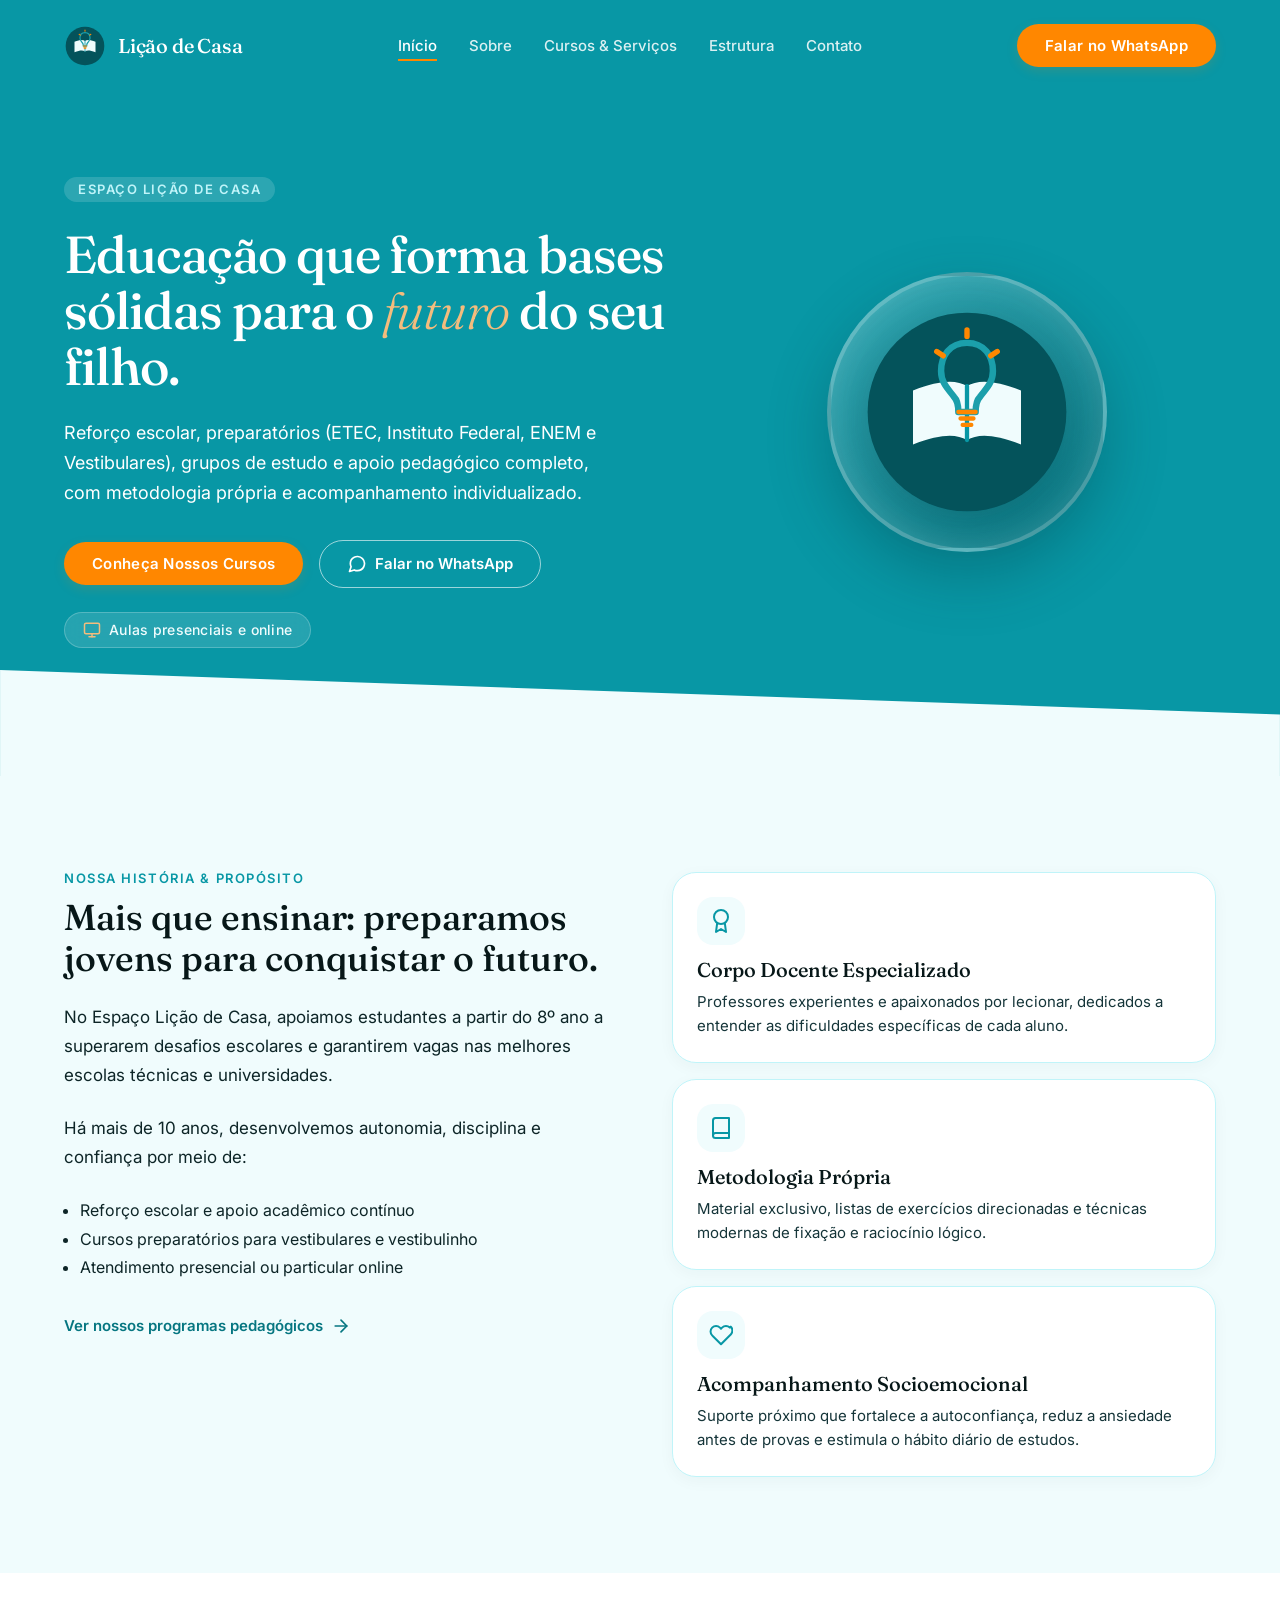
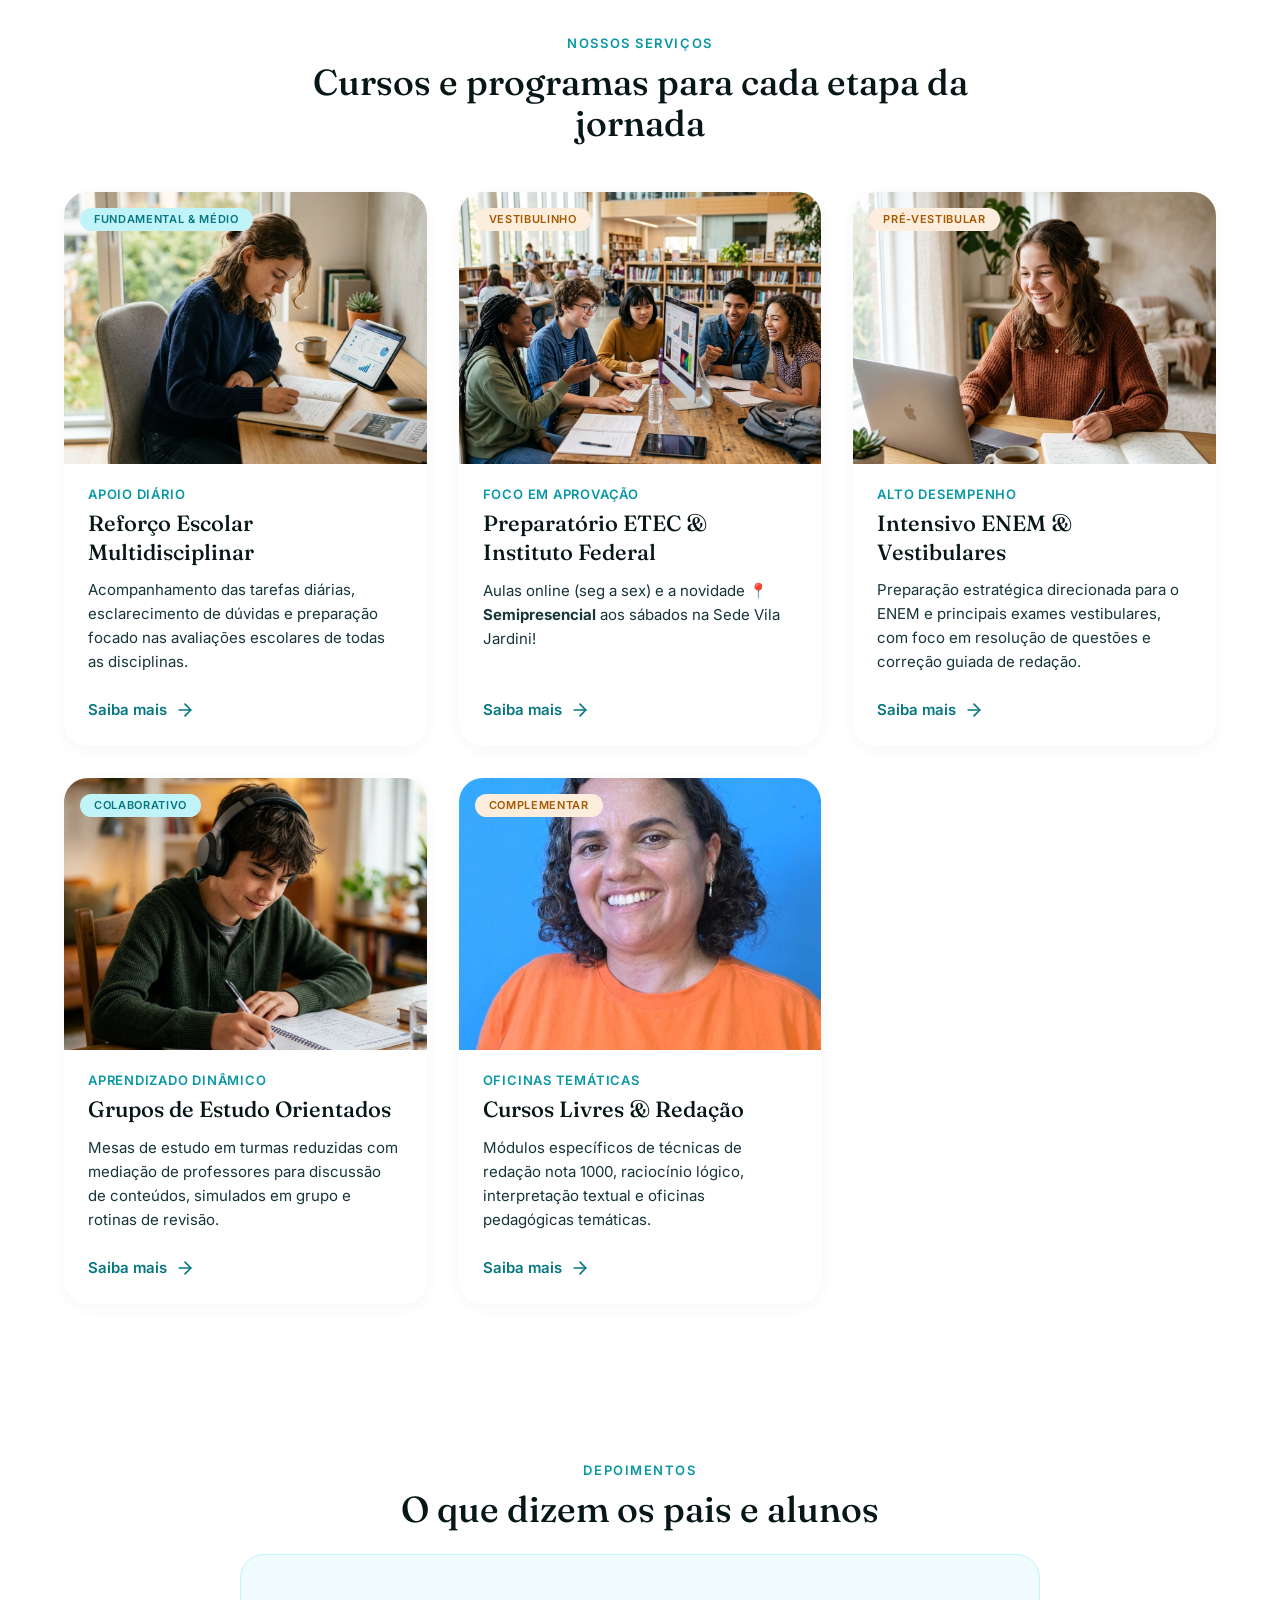
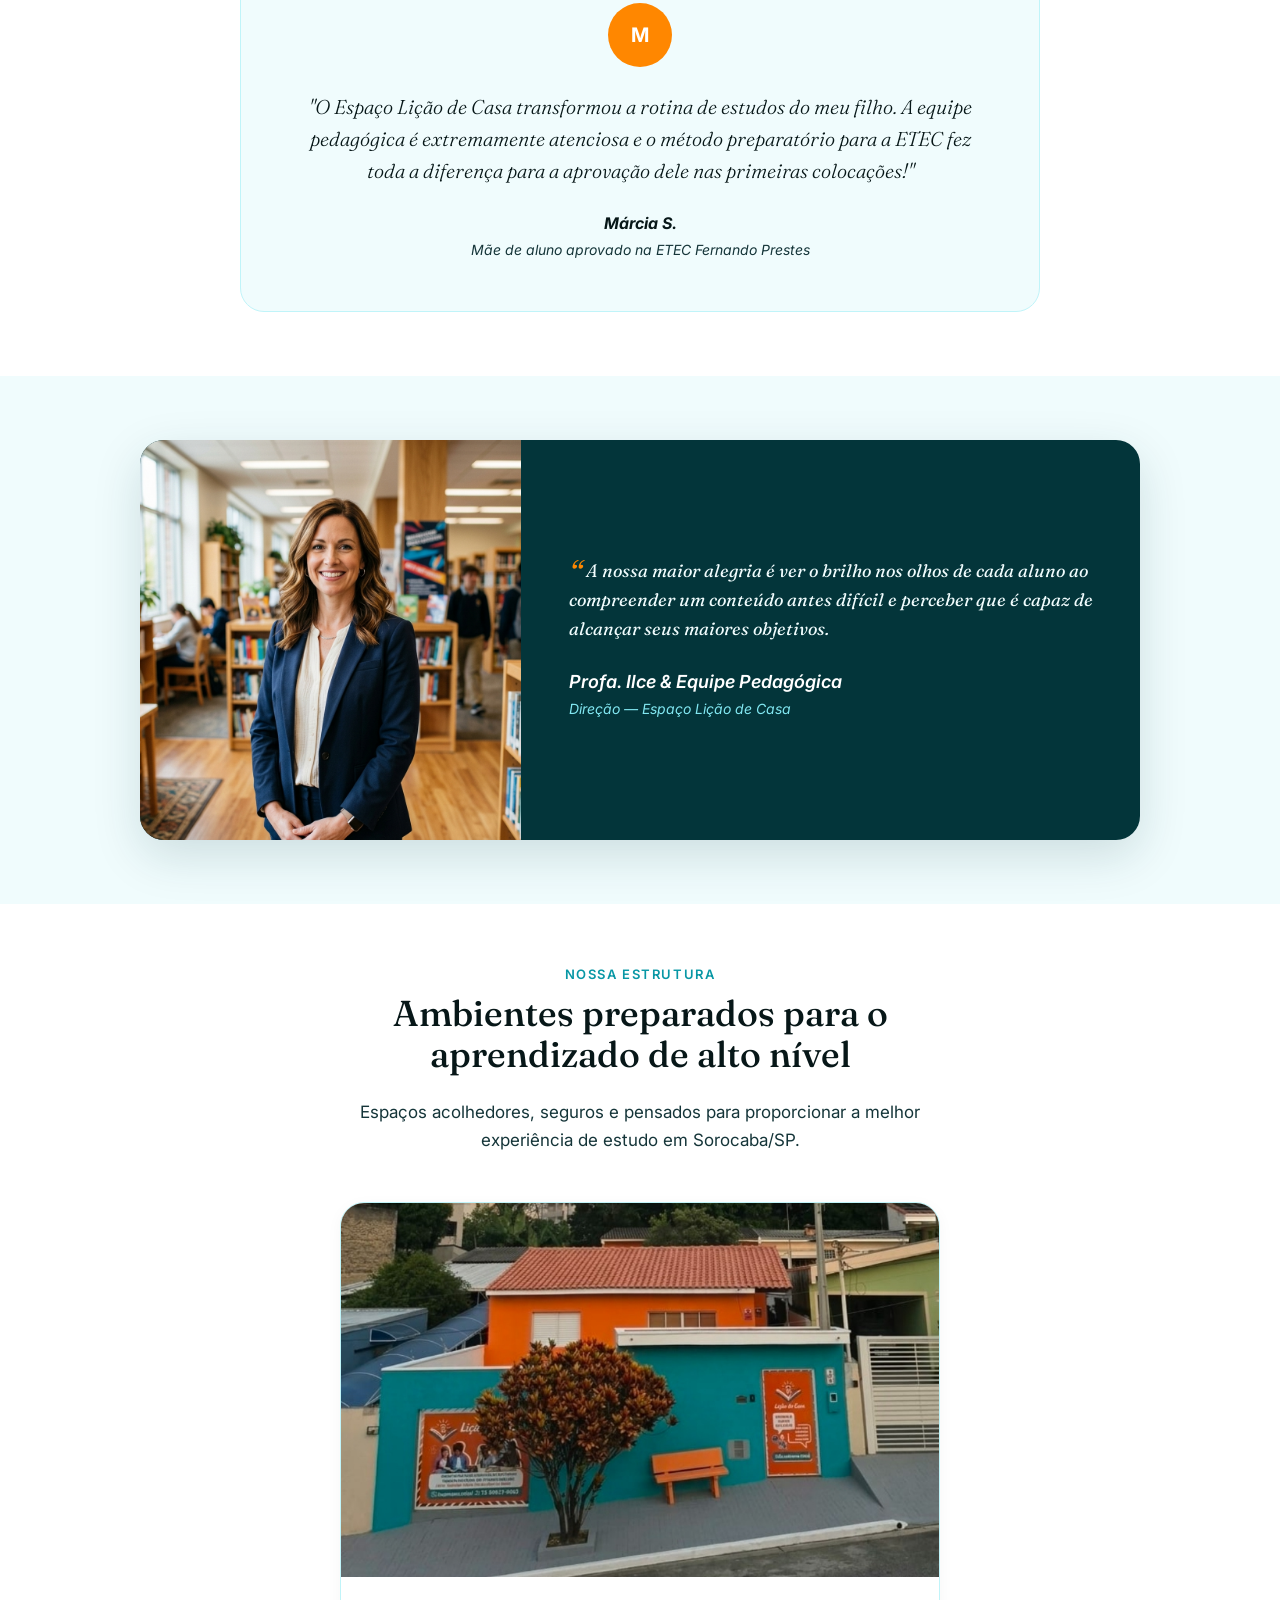
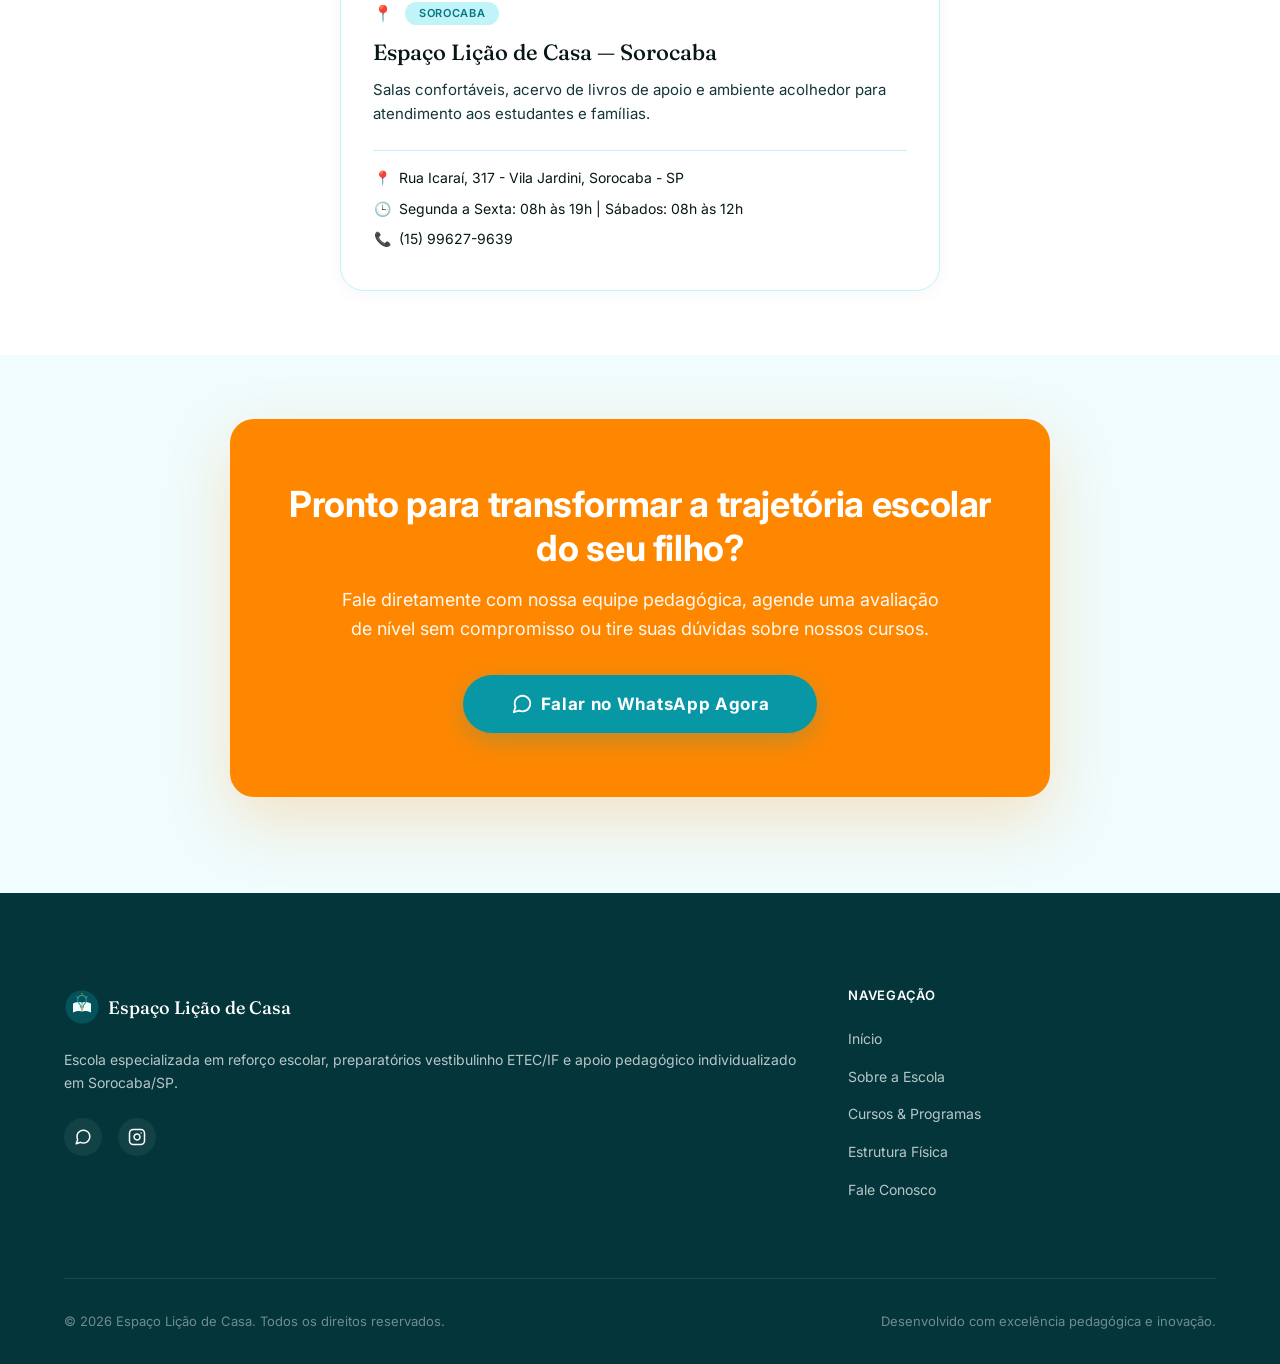
==== commit 8763cd59: "refactor: remove newsletter and results sections, update course details, and adjust landing page lay" ====
--- a/index.html
+++ b/index.html
@@ -40,7 +40,6 @@
           <li><a href="#inicio" class="nav-link active">Início</a></li>
           <li><a href="#sobre" class="nav-link">Sobre</a></li>
           <li><a href="#servicos" class="nav-link">Cursos & Serviços</a></li>
-          <li><a href="#resultados" class="nav-link">Resultados</a></li>
           <li><a href="#estrutura" class="nav-link">Estrutura</a></li>
           <li><a href="#contato" class="nav-link">Contato</a></li>
         </ul>
@@ -209,8 +208,8 @@
             <div class="card__servico-content">
               <span class="card__servico-meta">Foco em Aprovação</span>
               <h3 class="card__servico-title">Preparatório ETEC & Instituto Federal</h3>
-              <p class="card__servico-desc">Treinamento intensivo focado no edital com revisão completa, resolução de vestibulares anteriores e simulados periódicos.</p>
-              <a href="https://wa.me/5515996279639?text=Olá!%20Quero%20saber%20detalhes%20do%20Preparatório%20ETEC." target="_blank" rel="noopener noreferrer" class="btn-text">
+              <p class="card__servico-desc">Aulas online (seg a sex) e a novidade 📍 <strong>Semipresencial</strong> aos sábados na Sede Vila Jardini!</p>
+              <a href="PreparatorioETEC&IF/index.html" class="btn-text">
                 Saiba mais
                 <svg width="20" height="20" viewBox="0 0 24 24" fill="none" stroke="currentColor" stroke-width="2" stroke-linecap="round" stroke-linejoin="round">
                   <line x1="5" y1="12" x2="19" y2="12"/>
@@ -283,58 +282,7 @@
       </div>
     </section>
 
-    <!-- ==========================================================================
-       PROVA SOCIAL & RESULTADOS
-       ========================================================================== -->
-    <section class="premios reveal" id="resultados">
-      <div class="container">
-        <h2 class="premios__title">Resultados que comprovam nosso compromisso com o futuro</h2>
-      </div>
-
-      <!-- Marquee de Alunos Aprovados -->
-      <div class="logo-marquee logo-marquee--approved">
-        <div class="logo-marquee__track">
-          <div class="logo-marquee__item logo-marquee__item--img">
-            <img src="assets/aprovado_2025_beatriz.png" alt="Aluna Aprovada ETEC - Beatriz" class="approved-card-img">
-          </div>
-          <div class="logo-marquee__item logo-marquee__item--img">
-            <img src="assets/aprovado_2025_cassiano.png" alt="Aluno Aprovado ETEC - Cassiano" class="approved-card-img">
-          </div>
-          <div class="logo-marquee__item logo-marquee__item--img">
-            <img src="assets/aprovado_2025_cristian.png" alt="Aluno Aprovado ETEC - Cristian" class="approved-card-img">
-          </div>
-          <div class="logo-marquee__item logo-marquee__item--img">
-            <img src="assets/aprovado_2025_emanuel.png" alt="Aluno Aprovado ETEC - Emanuel" class="approved-card-img">
-          </div>
-          <div class="logo-marquee__item logo-marquee__item--img">
-            <img src="assets/aprovado_2025_heitor.png" alt="Aluno Aprovado ETEC - Heitor" class="approved-card-img">
-          </div>
-          <div class="logo-marquee__item logo-marquee__item--img">
-            <img src="assets/aprovado_2025_kauan.png" alt="Aluno Aprovado ETEC - Kauan" class="approved-card-img">
-          </div>
-          <div class="logo-marquee__item logo-marquee__item--img">
-            <img src="assets/aprovado_2025_luana.png" alt="Aluna Aprovada ETEC - Luana" class="approved-card-img">
-          </div>
-          <div class="logo-marquee__item logo-marquee__item--img">
-            <img src="assets/aprovado_2025_maria.png" alt="Aluna Aprovada ETEC - Maria" class="approved-card-img">
-          </div>
-
-          <!-- Cópias para o loop infinito do Marquee -->
-          <div class="logo-marquee__item logo-marquee__item--img">
-            <img src="assets/aprovado_2025_beatriz.png" alt="Aluna Aprovada ETEC - Beatriz" class="approved-card-img">
-          </div>
-          <div class="logo-marquee__item logo-marquee__item--img">
-            <img src="assets/aprovado_2025_cassiano.png" alt="Aluno Aprovado ETEC - Cassiano" class="approved-card-img">
-          </div>
-          <div class="logo-marquee__item logo-marquee__item--img">
-            <img src="assets/aprovado_2025_cristian.png" alt="Aluno Aprovado ETEC - Cristian" class="approved-card-img">
-          </div>
-          <div class="logo-marquee__item logo-marquee__item--img">
-            <img src="assets/aprovado_2025_emanuel.png" alt="Aluno Aprovado ETEC - Emanuel" class="approved-card-img">
-          </div>
-        </div>
-      </div>
-    </section>
+
 
     <!-- Depoimentos & Mensagem da Direção -->
     <section class="depoimentos reveal">
@@ -386,9 +334,9 @@
           <p class="unidades__subtitle">Espaços acolhedores, seguros e pensados para proporcionar a melhor experiência de estudo em Sorocaba/SP.</p>
         </div>
 
-        <div class="unidades__grid reveal-group">
+        <div class="unidades__grid reveal-group" style="display: flex; justify-content: center;">
           <!-- Espaço Lição de Casa -->
-          <article class="card card--unidade card--unidade-com-foto">
+          <article class="card card--unidade card--unidade-com-foto" style="max-width: 600px; width: 100%;">
             <img src="assets/fachada.jpg" alt="Fachada do Espaço Lição de Casa" class="card__unidade-img">
             <div class="card__unidade-body">
               <div class="card__unidade-header">
@@ -414,33 +362,6 @@
               </div>
             </div>
           </article>
-
-          <!-- Aulas Particulares Online -->
-          <article class="card card--unidade">
-            <div class="card__unidade-body">
-              <div class="card__unidade-icon">💻</div>
-              <div class="card__unidade-header">
-                <span class="badge badge--accent">Modalidade Online</span>
-              </div>
-              <h3 class="card__unidade-title">Aulas Particulares 100% Online</h3>
-              <p class="card__unidade-desc">Aulas individuais ao vivo pelo computador ou tablet, com flexibilidade de horários, envio de simulados digitais e acompanhamento personalizado a partir da 8ª série / 8º ano.</p>
-              
-              <div class="card__unidade-detalhes">
-                <p>
-                  <span class="detail-icon">🌐</span>
-                  <span class="detail-text">Atendimento ao vivo para alunos de qualquer região</span>
-                </p>
-                <p>
-                  <span class="detail-icon">⚡</span>
-                  <span class="detail-text">Flexibilidade de horários e foco no ritmo do aluno</span>
-                </p>
-                <p>
-                  <span class="detail-icon">📞</span>
-                  <span class="detail-text">WhatsApp Institucional: (15) 99627-9639</span>
-                </p>
-              </div>
-            </div>
-          </article>
         </div>
       </div>
     </section>
@@ -496,23 +417,9 @@
             <li><a href="#inicio">Início</a></li>
             <li><a href="#sobre">Sobre a Escola</a></li>
             <li><a href="#servicos">Cursos & Programas</a></li>
-            <li><a href="#resultados">Resultados & Aprovações</a></li>
             <li><a href="#estrutura">Estrutura Física</a></li>
             <li><a href="#contato">Fale Conosco</a></li>
           </ul>
-        </div>
-
-        <!-- Coluna 3: Newsletter & Contato -->
-        <div class="footer__col--newsletter">
-          <h4>Fique por Dentro</h4>
-          <p>Receba novidades, dicas de estudo e avisos de abertura de turmas no seu e-mail.</p>
-          <form class="footer__newsletter-form" id="newsletter-form">
-            <input type="email" placeholder="Seu melhor e-mail" required aria-label="Digite seu e-mail para cadastrar na newsletter">
-            <button type="submit">Cadastrar</button>
-          </form>
-          <div id="newsletter-success" style="display: none; color: #43DDEC; font-size: 13px; margin-top: 8px;">
-            ✓ E-mail cadastrado com sucesso!
-          </div>
         </div>
       </div>
 
--- a/style.css
+++ b/style.css
@@ -938,7 +938,8 @@
 
 .card__unidade-img {
   width: 100%;
-  height: 220px;
+  aspect-ratio: 16 / 10;
+  max-height: 380px;
   object-fit: cover;
   object-position: center bottom;
   transition: transform 500ms var(--ease-out-expo);
@@ -1048,7 +1049,7 @@
 
 .footer__grid {
   display: grid;
-  grid-template-columns: 1.5fr 1fr 1.2fr;
+  grid-template-columns: 2fr 1fr;
   gap: var(--space-12);
   padding-bottom: var(--space-16);
   border-bottom: 1px solid rgba(255, 255, 255, 0.1);
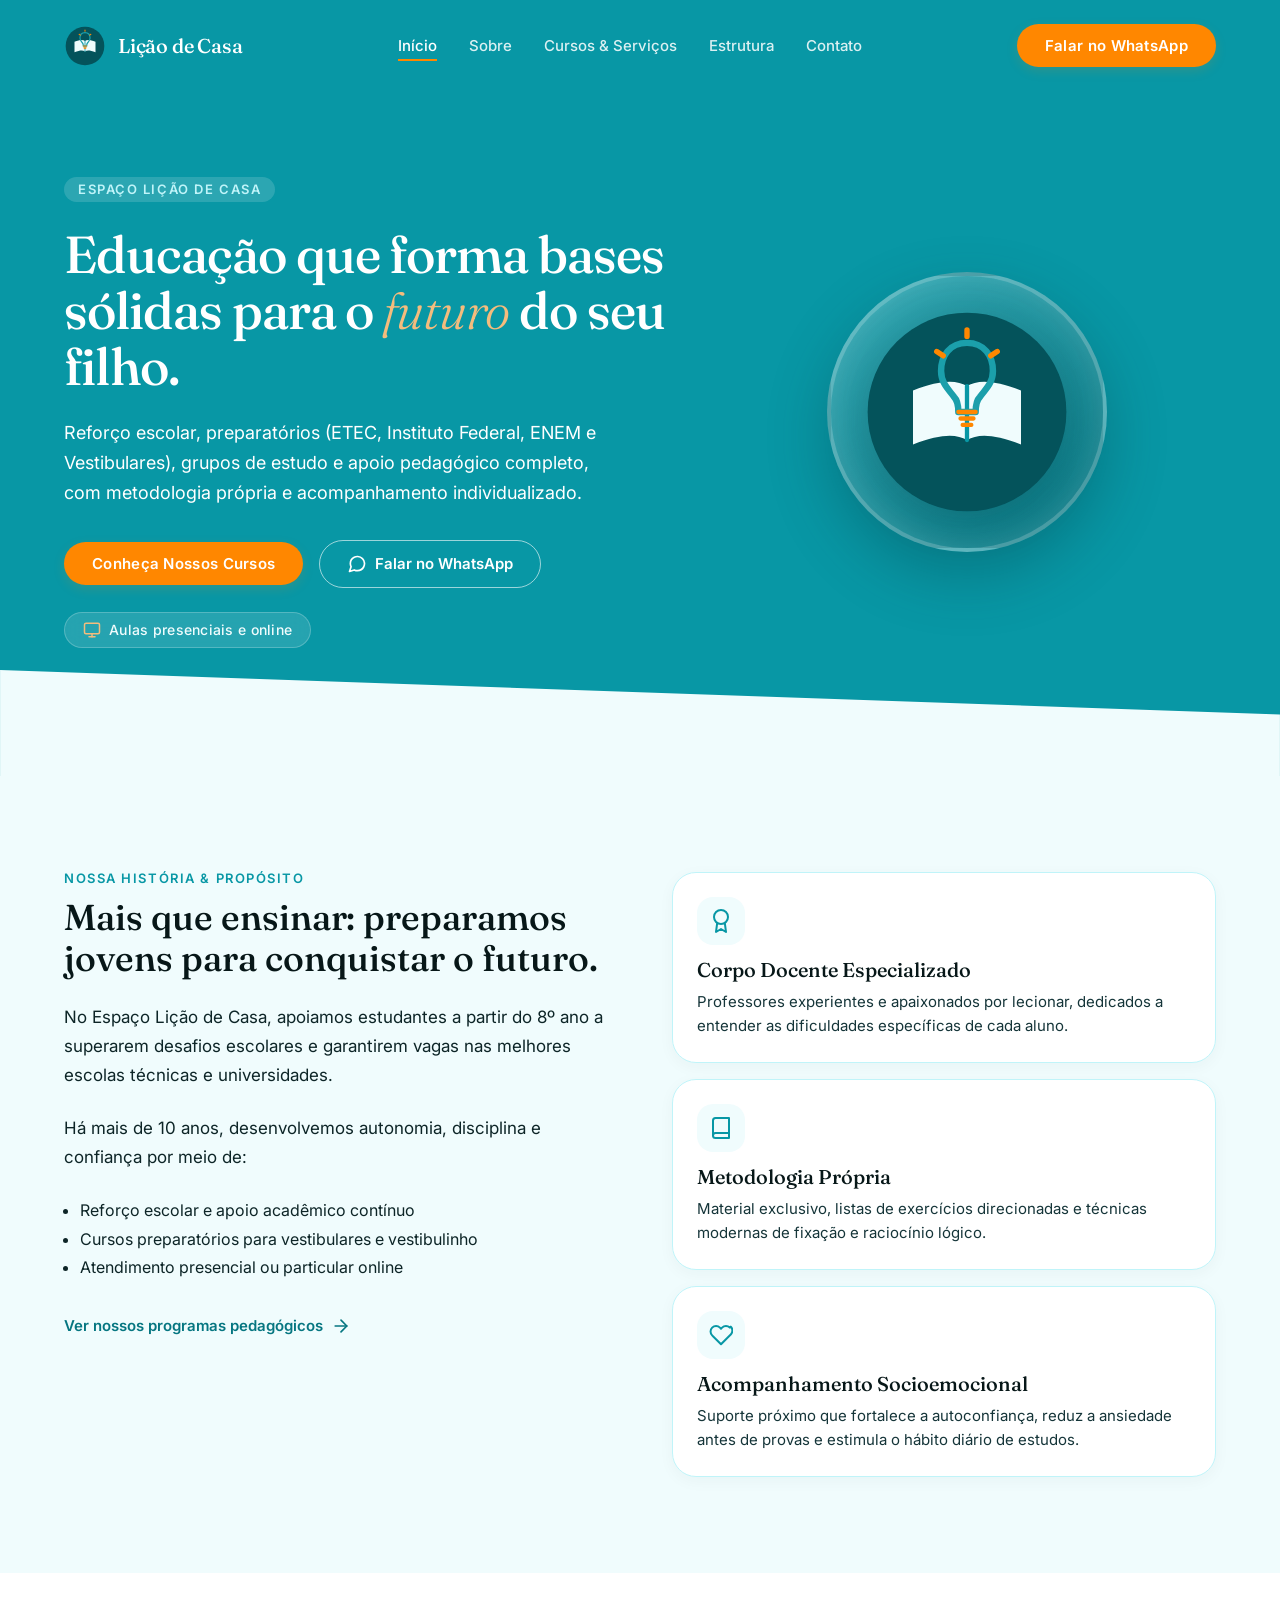
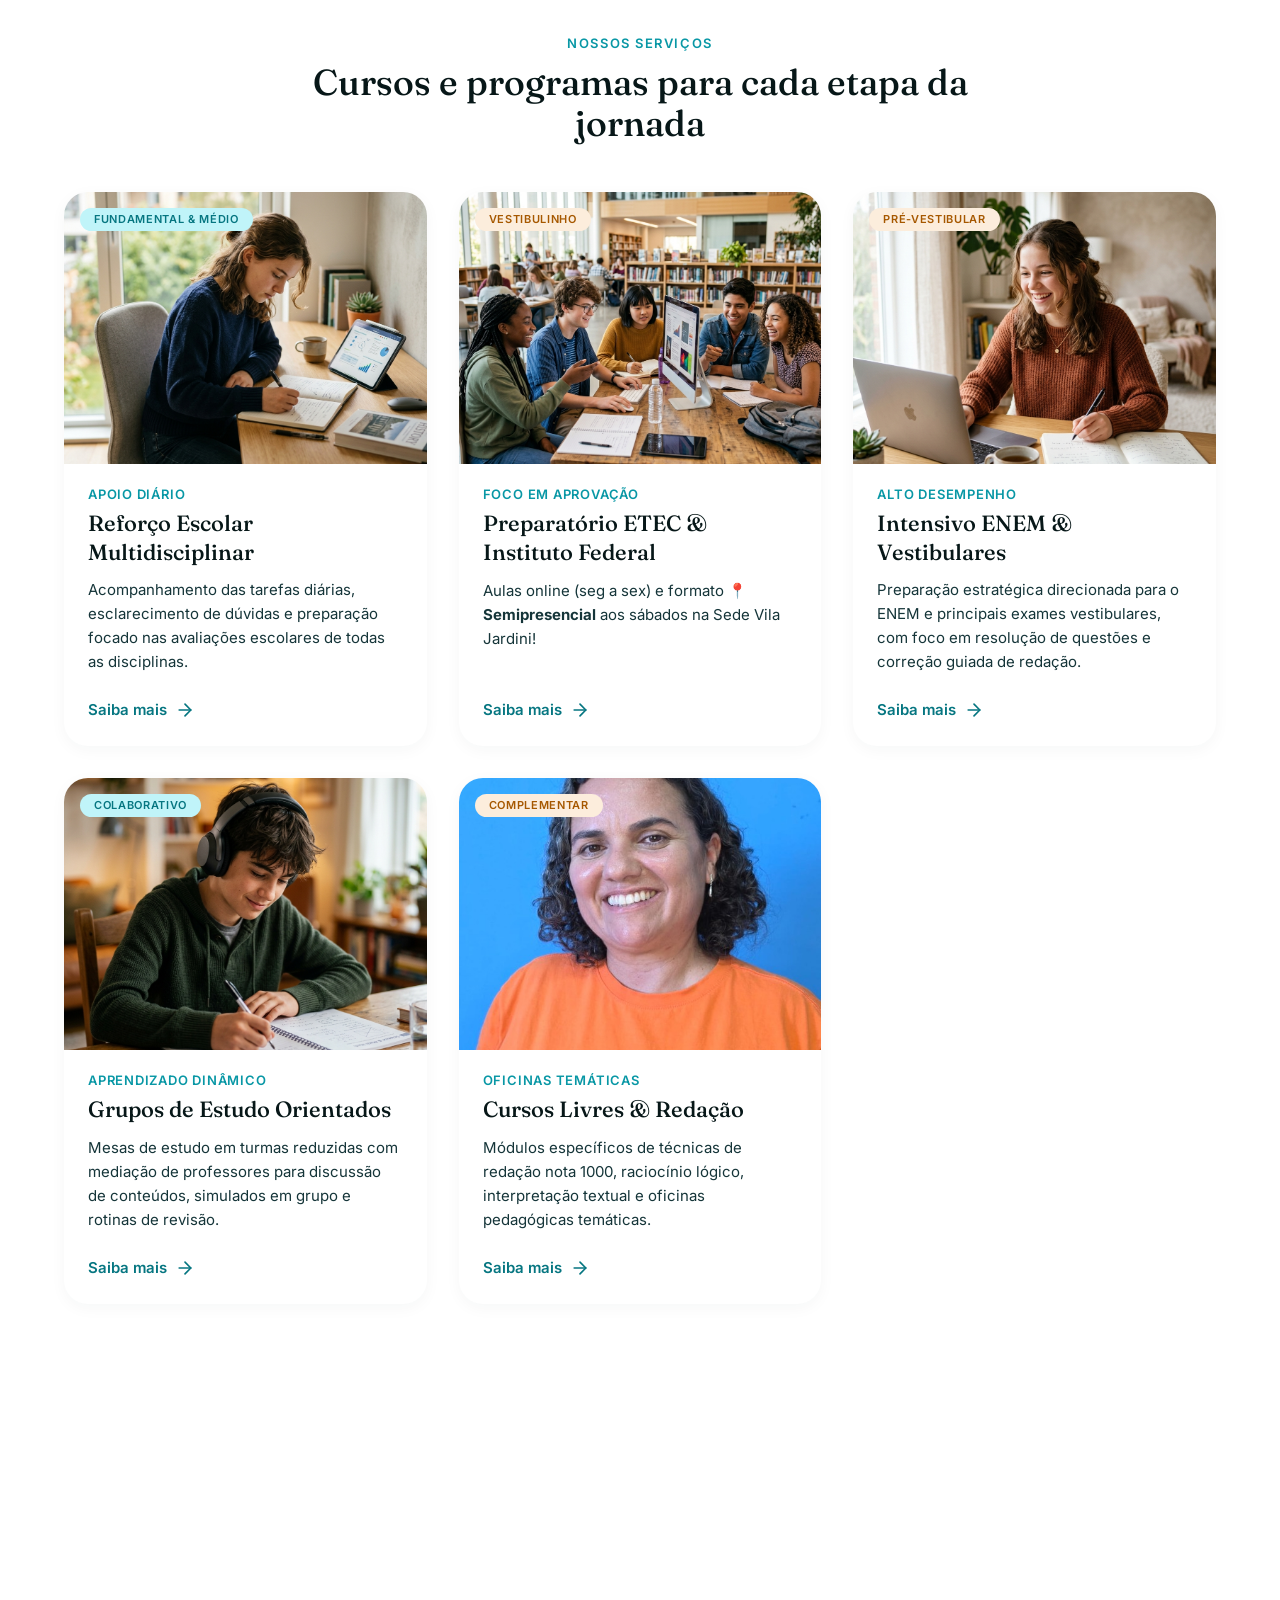
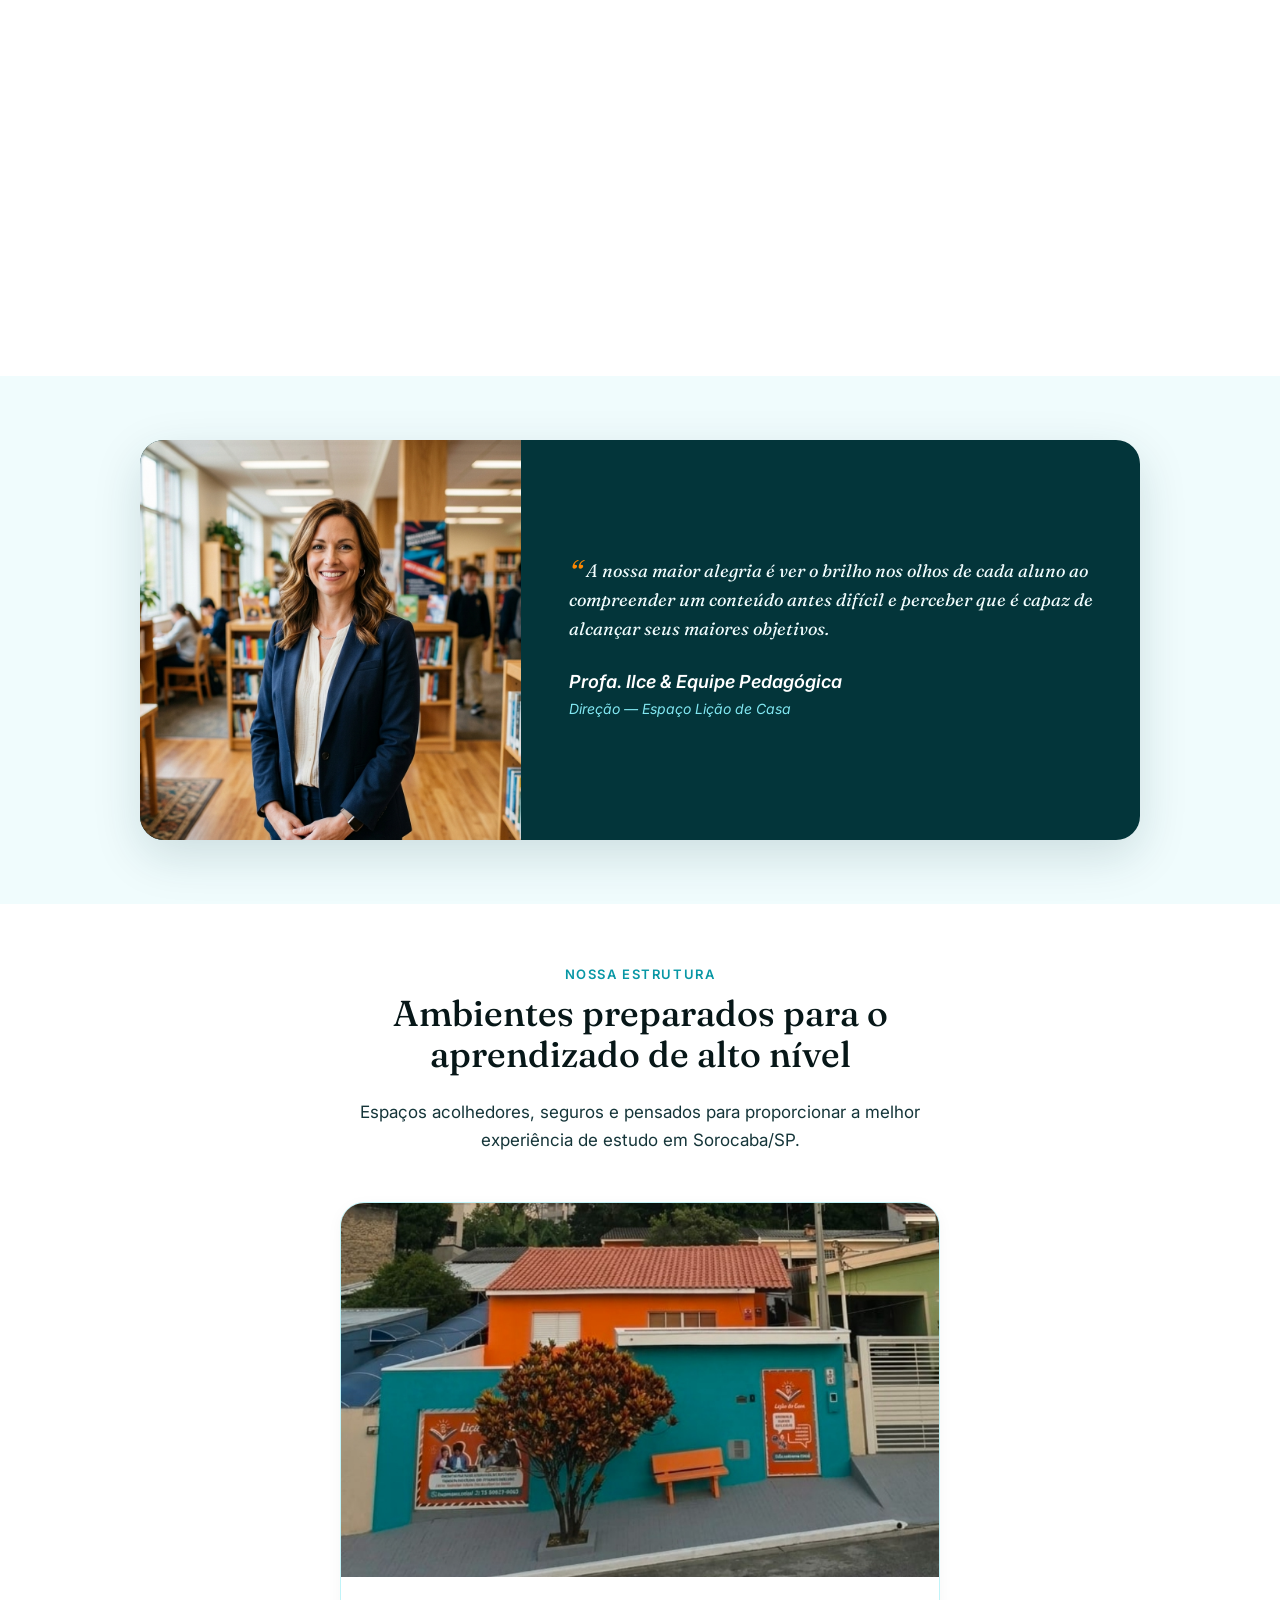
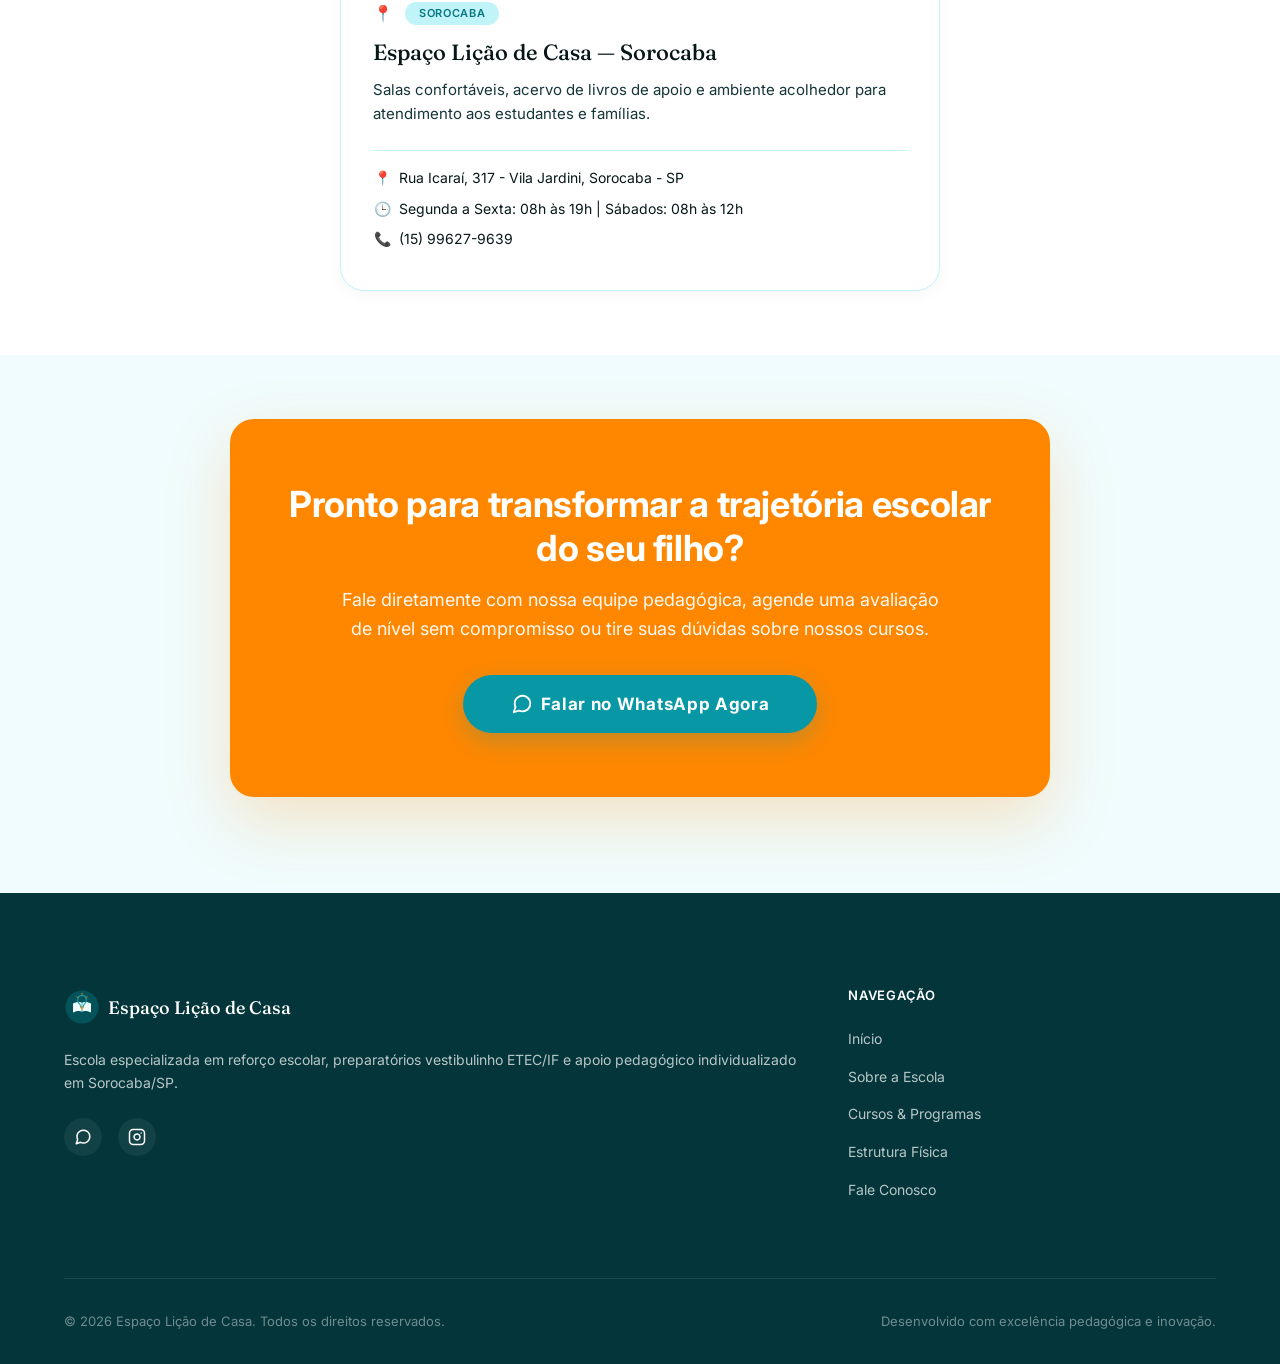
==== commit 851f8785: "chore: remove deprecated utility module and associated test files" ====
--- a/index.html
+++ b/index.html
@@ -208,7 +208,7 @@
             <div class="card__servico-content">
               <span class="card__servico-meta">Foco em Aprovação</span>
               <h3 class="card__servico-title">Preparatório ETEC & Instituto Federal</h3>
-              <p class="card__servico-desc">Aulas online (seg a sex) e a novidade 📍 <strong>Semipresencial</strong> aos sábados na Sede Vila Jardini!</p>
+              <p class="card__servico-desc">Aulas online (seg a sex) e formato 📍 <strong>Semipresencial</strong> aos sábados na Sede Vila Jardini!</p>
               <a href="PreparatorioETEC&IF/index.html" class="btn-text">
                 Saiba mais
                 <svg width="20" height="20" viewBox="0 0 24 24" fill="none" stroke="currentColor" stroke-width="2" stroke-linecap="round" stroke-linejoin="round">
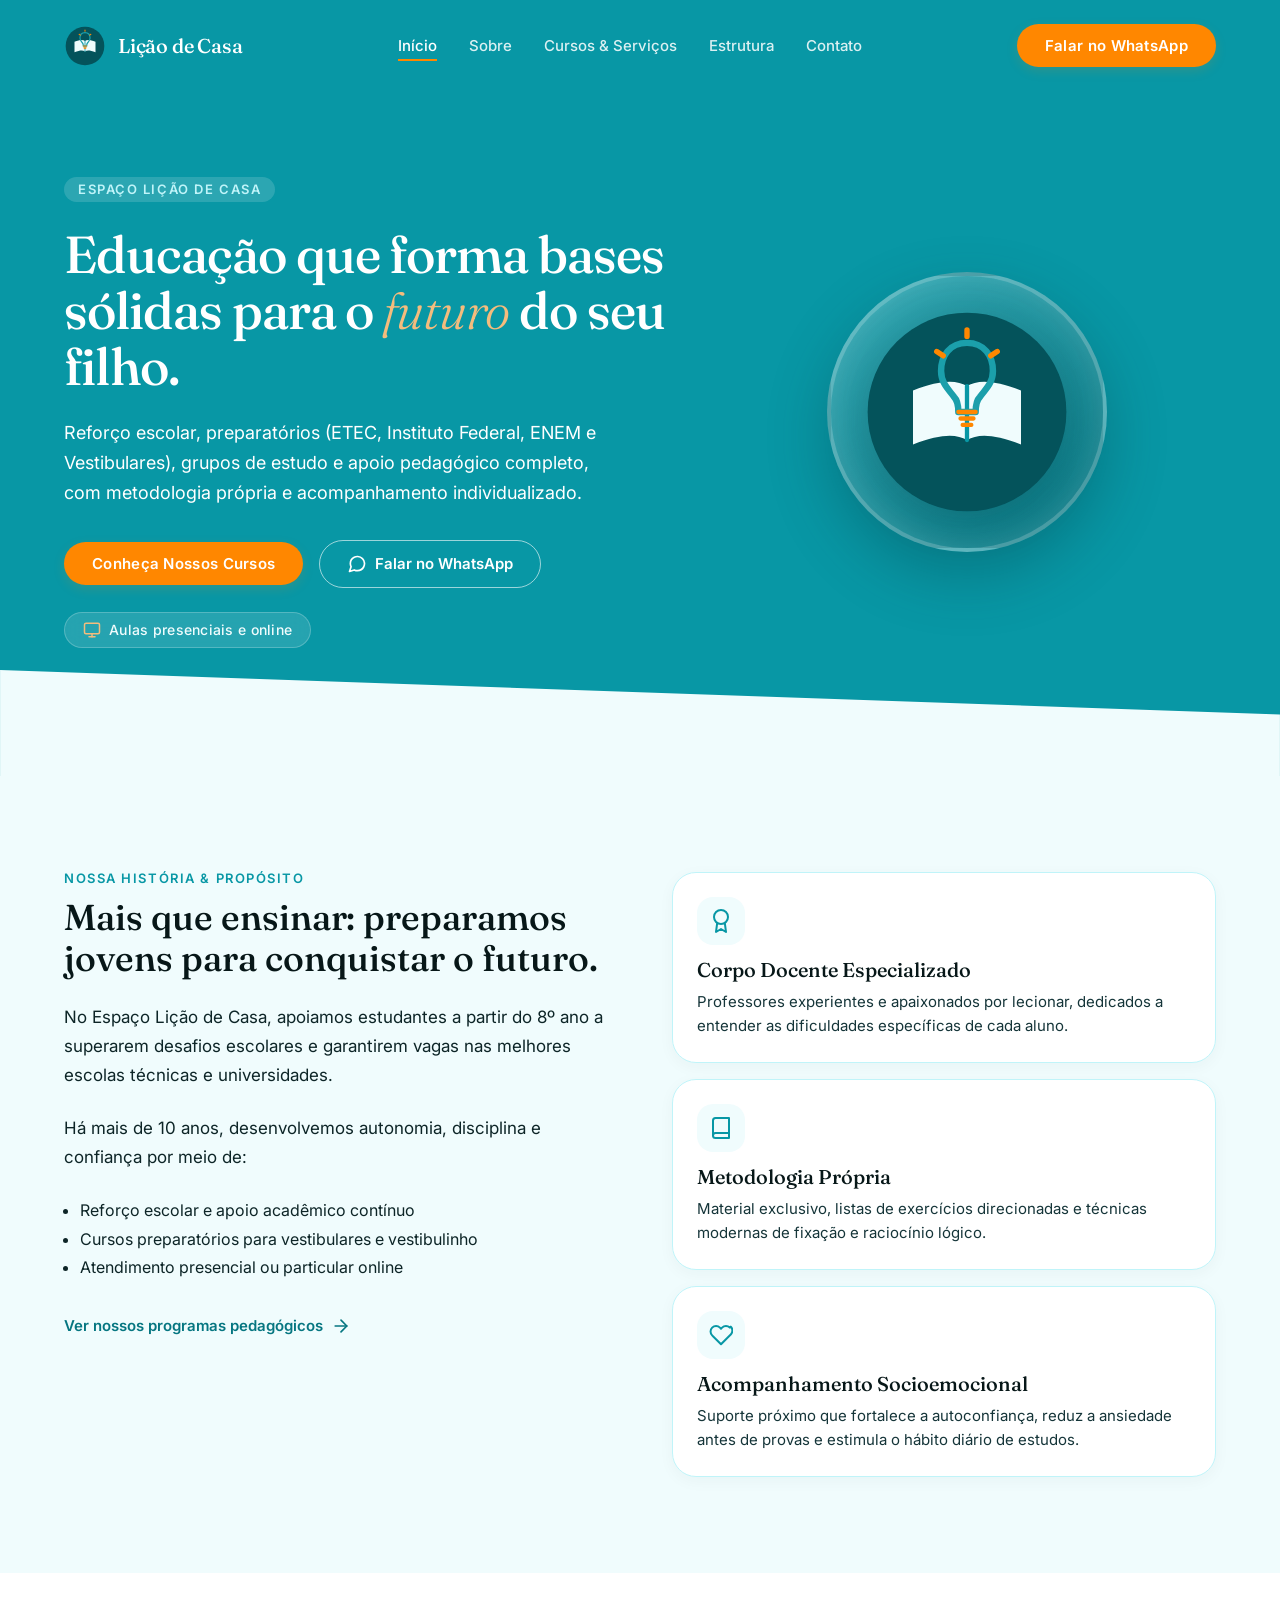
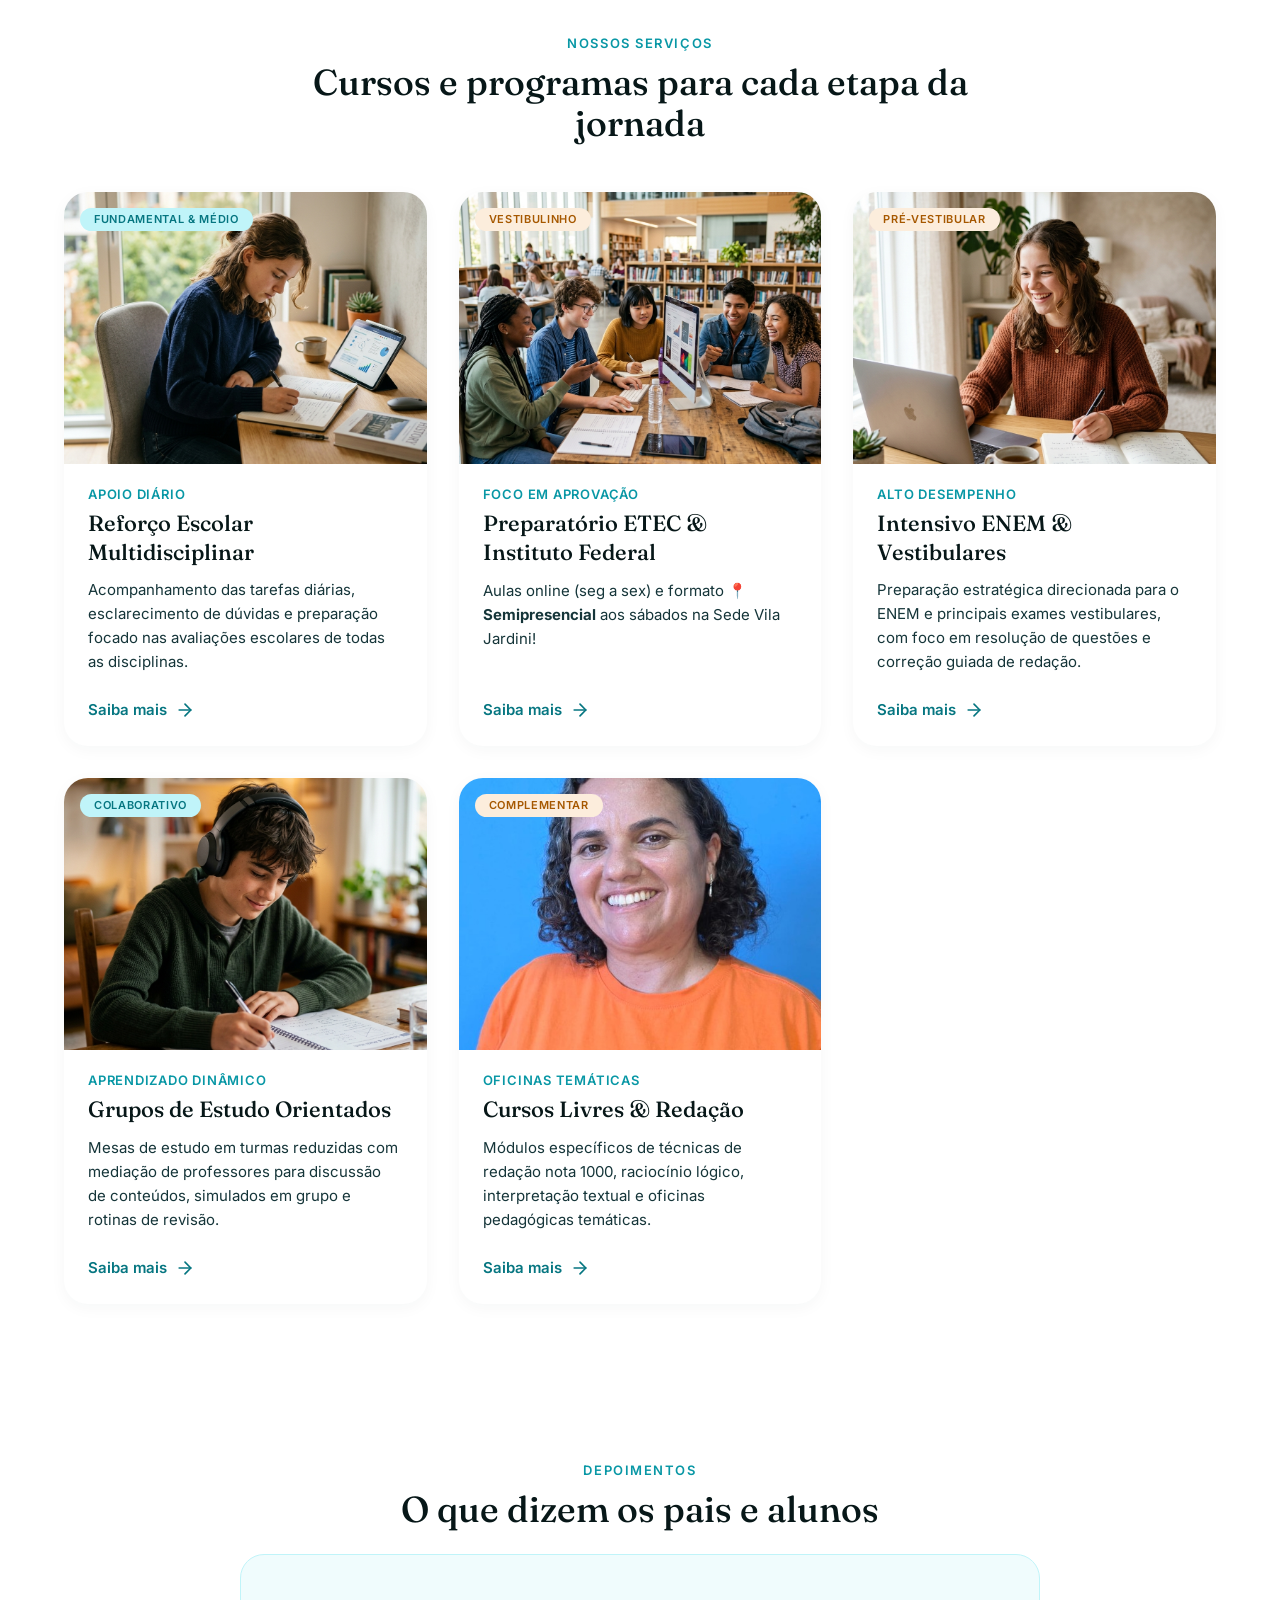
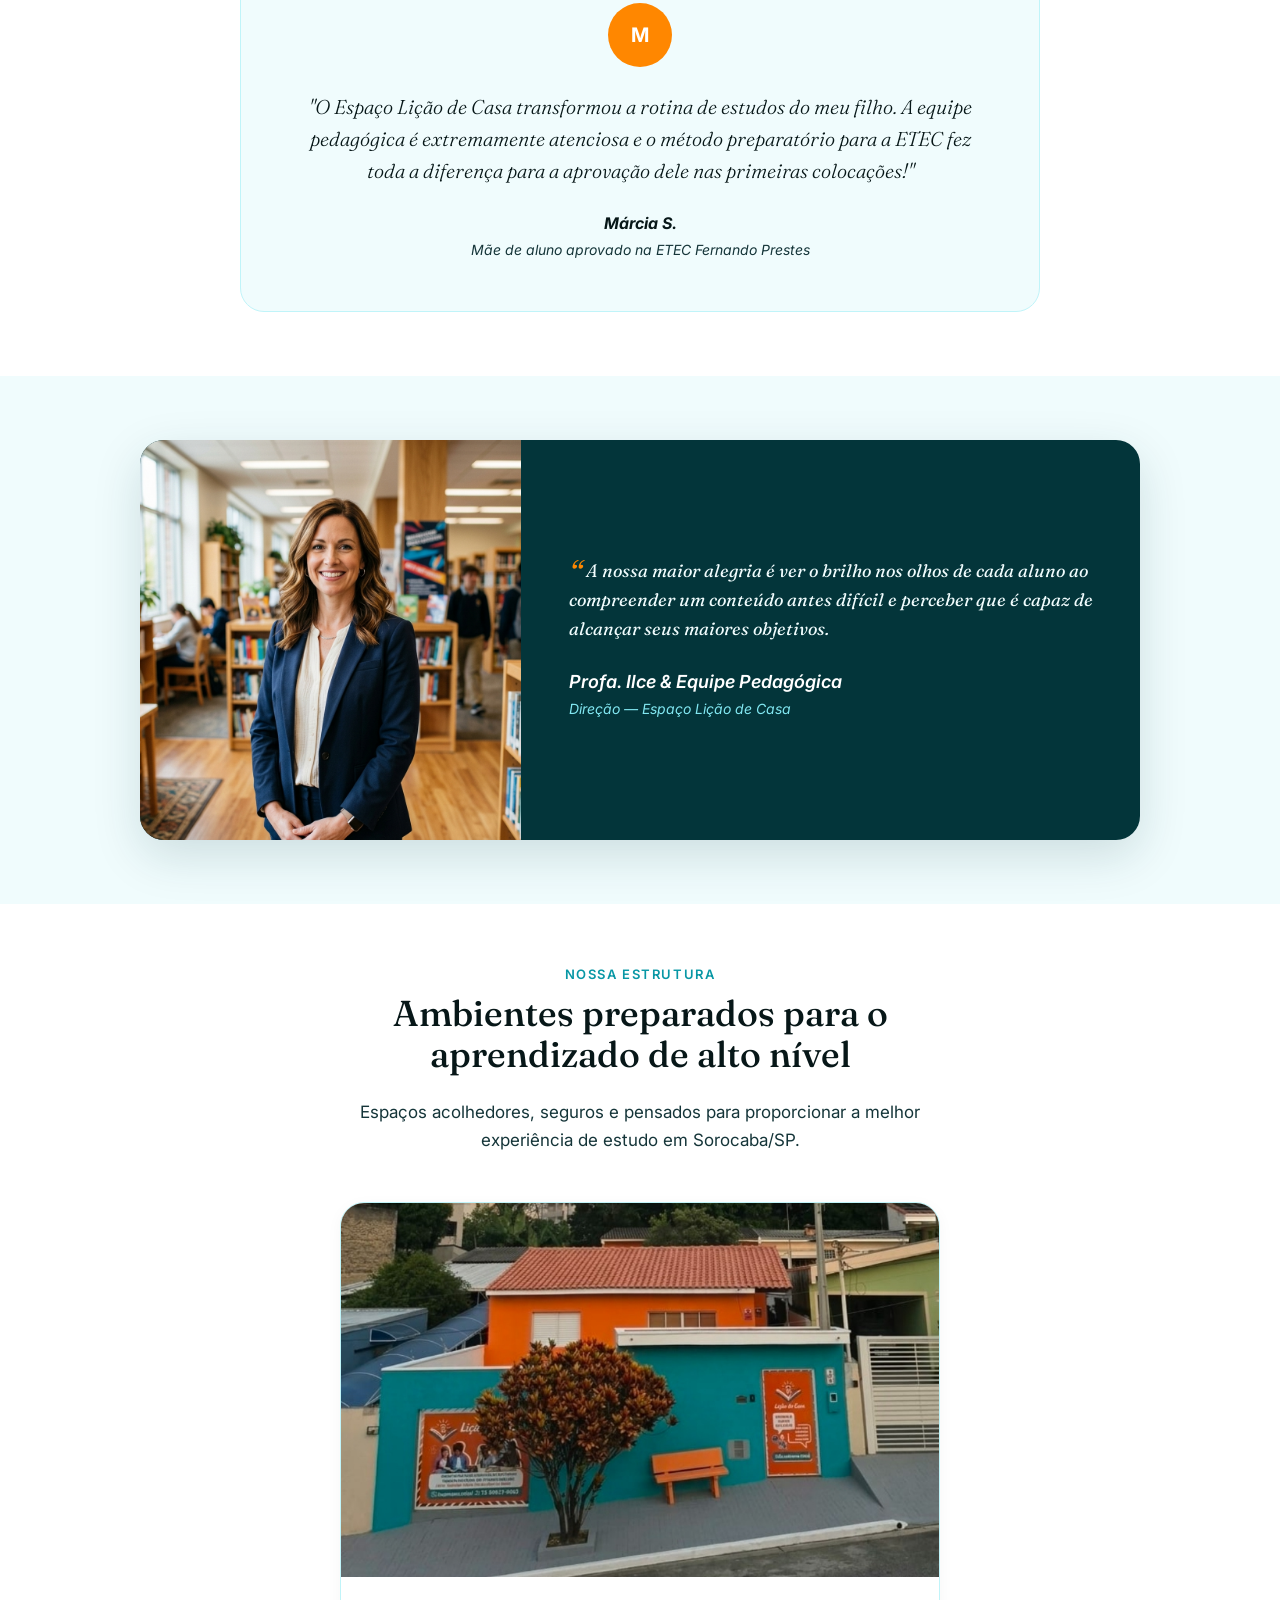
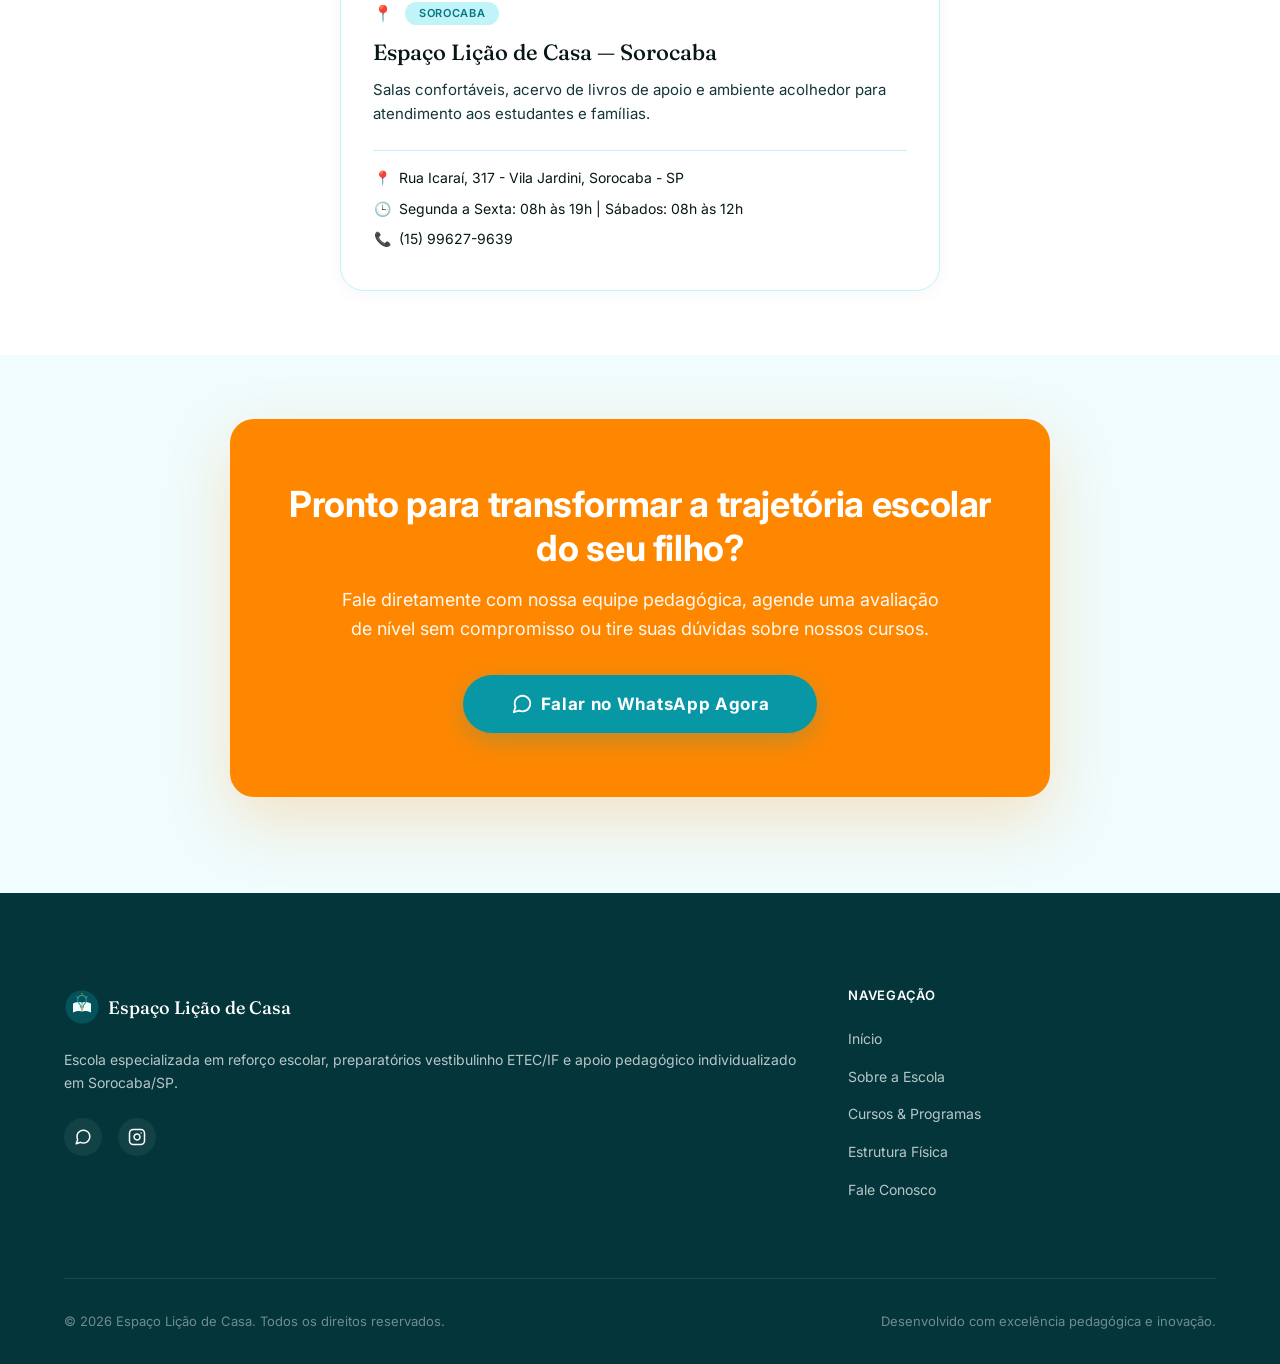
==== commit 71cf4f7d: "refactor: update service card link to point to internal detail page instead of WhatsApp" ====
--- a/index.html
+++ b/index.html
@@ -229,7 +229,7 @@
               <span class="card__servico-meta">Alto Desempenho</span>
               <h3 class="card__servico-title">Intensivo ENEM & Vestibulares</h3>
               <p class="card__servico-desc">Preparação estratégica direcionada para o ENEM e principais exames vestibulares, com foco em resolução de questões e correção guiada de redação.</p>
-              <a href="https://wa.me/5515996279639?text=Olá!%20Gostaria%20de%20informações%20sobre%20o%20Intensivo%20ENEM%20e%20Vestibulares." target="_blank" rel="noopener noreferrer" class="btn-text">
+              <a href="intensivo-enem-vestibulares.html" class="btn-text">
                 Saiba mais
                 <svg width="20" height="20" viewBox="0 0 24 24" fill="none" stroke="currentColor" stroke-width="2" stroke-linecap="round" stroke-linejoin="round">
                   <line x1="5" y1="12" x2="19" y2="12"/>
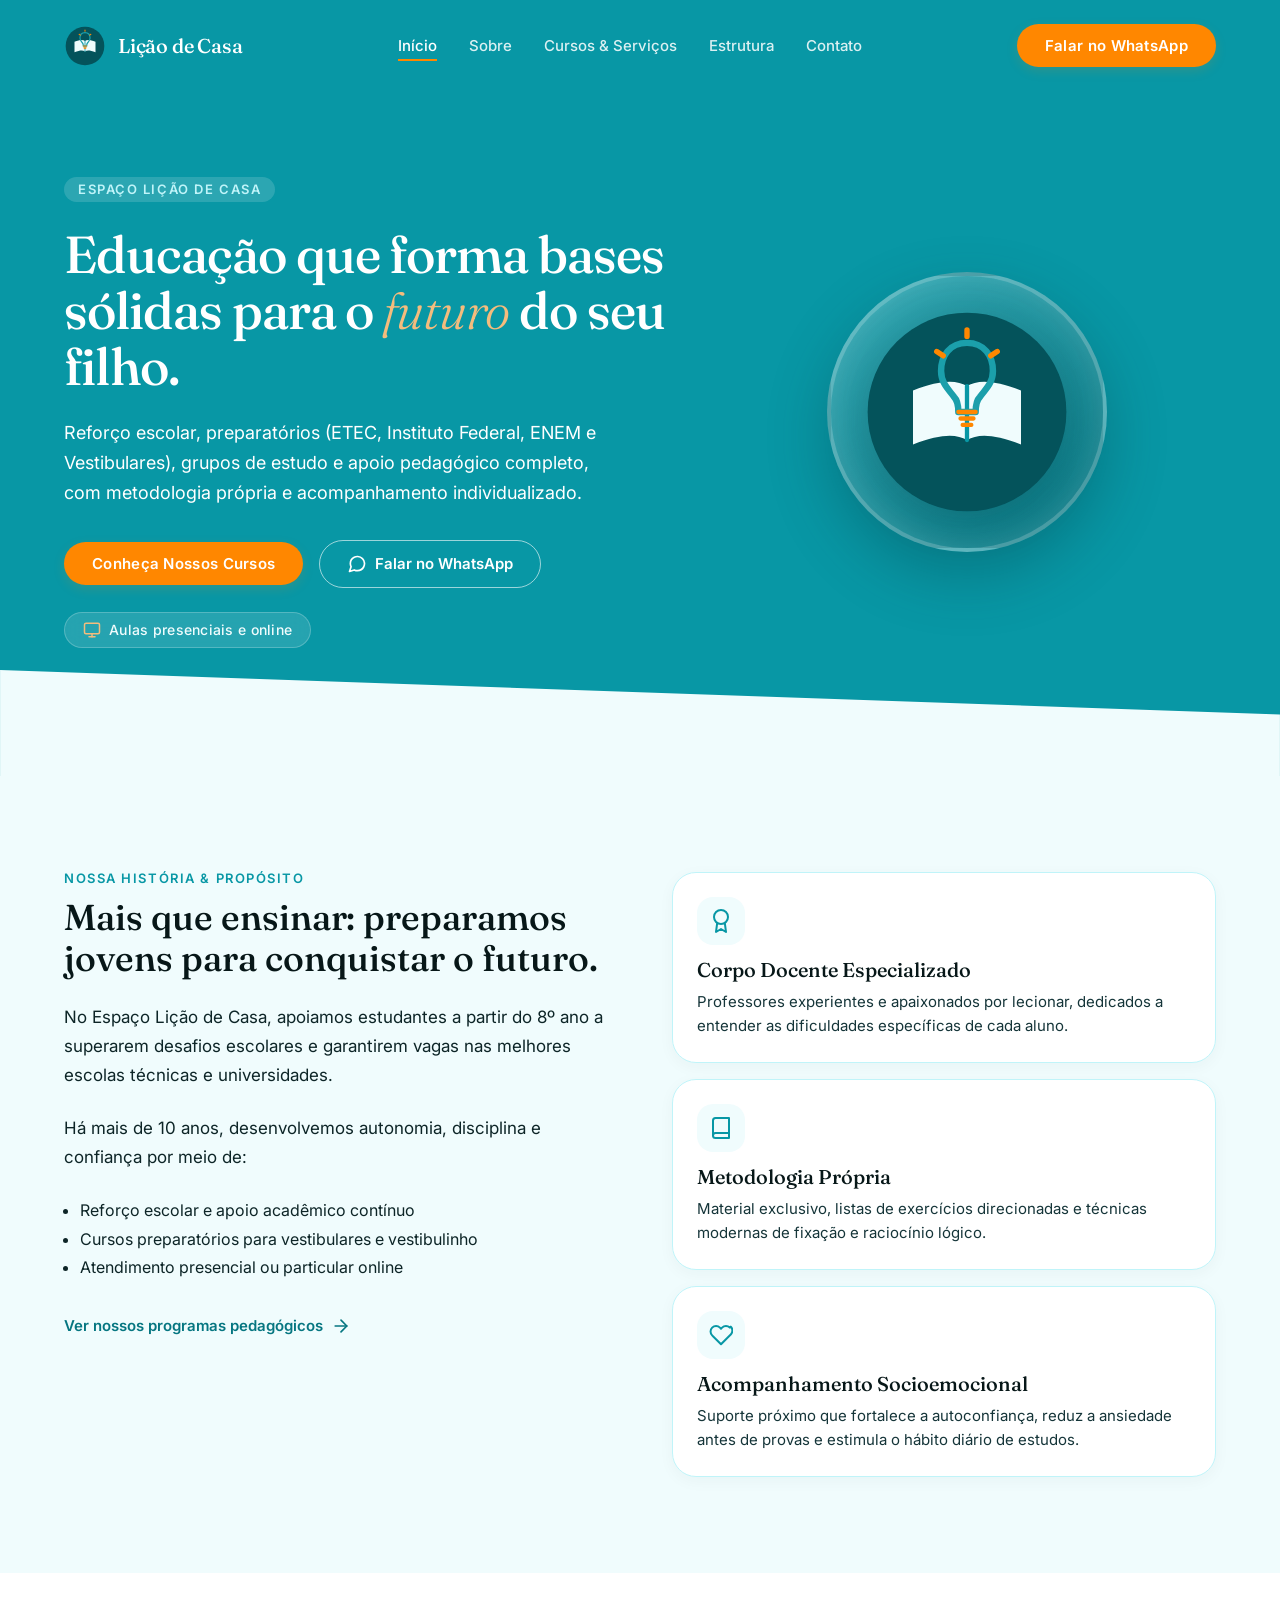
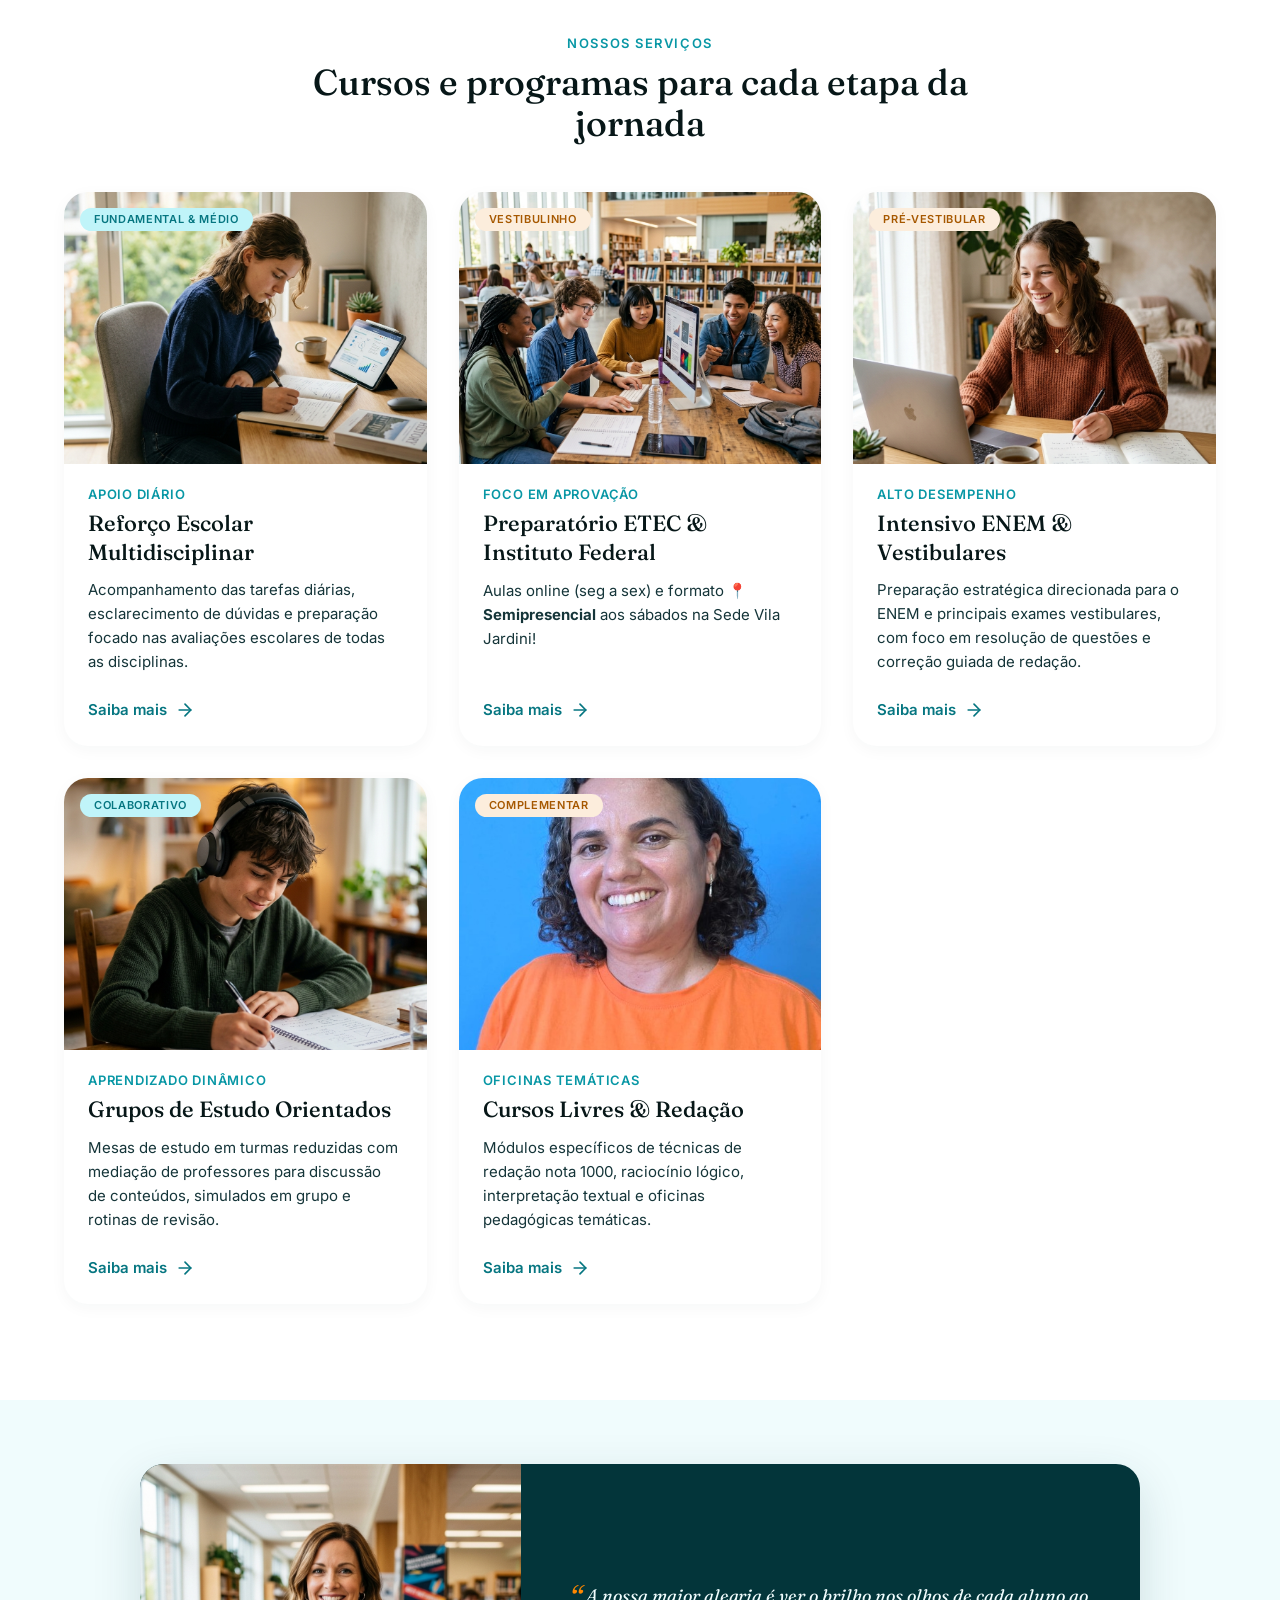
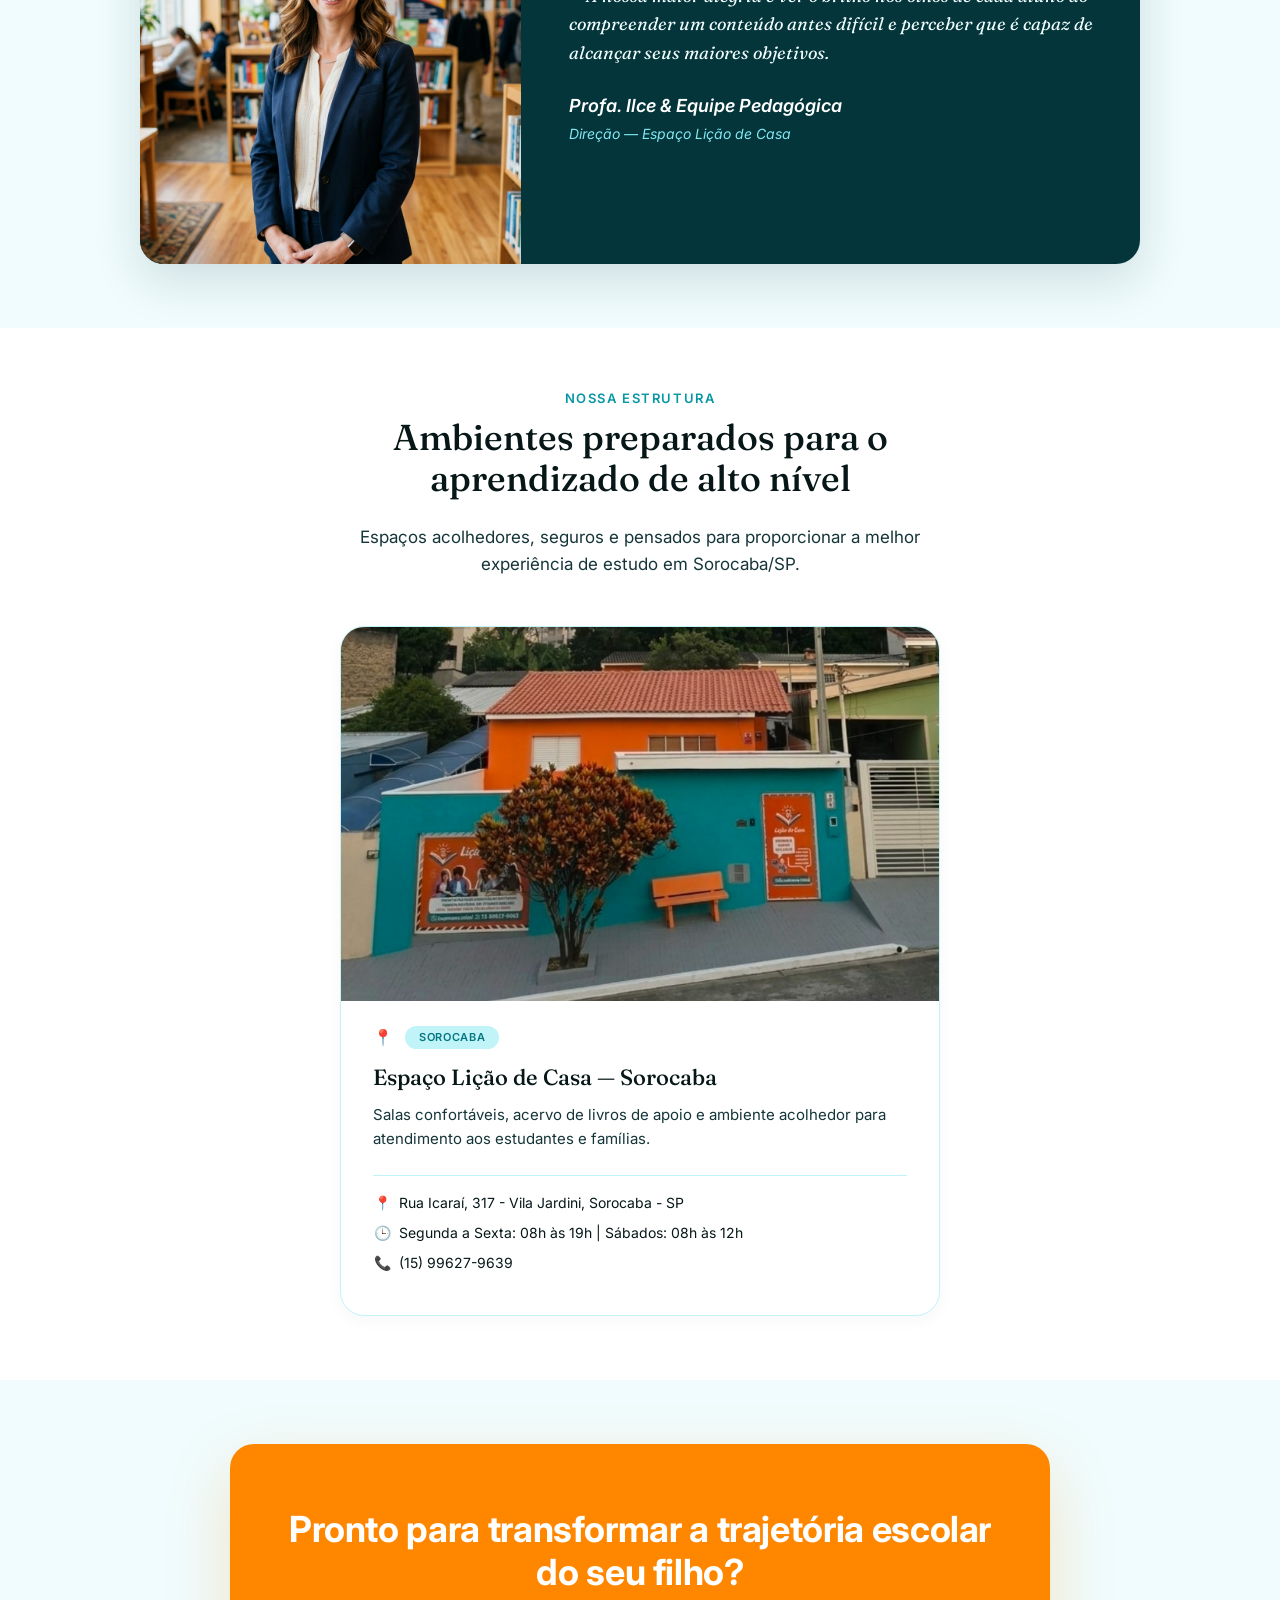
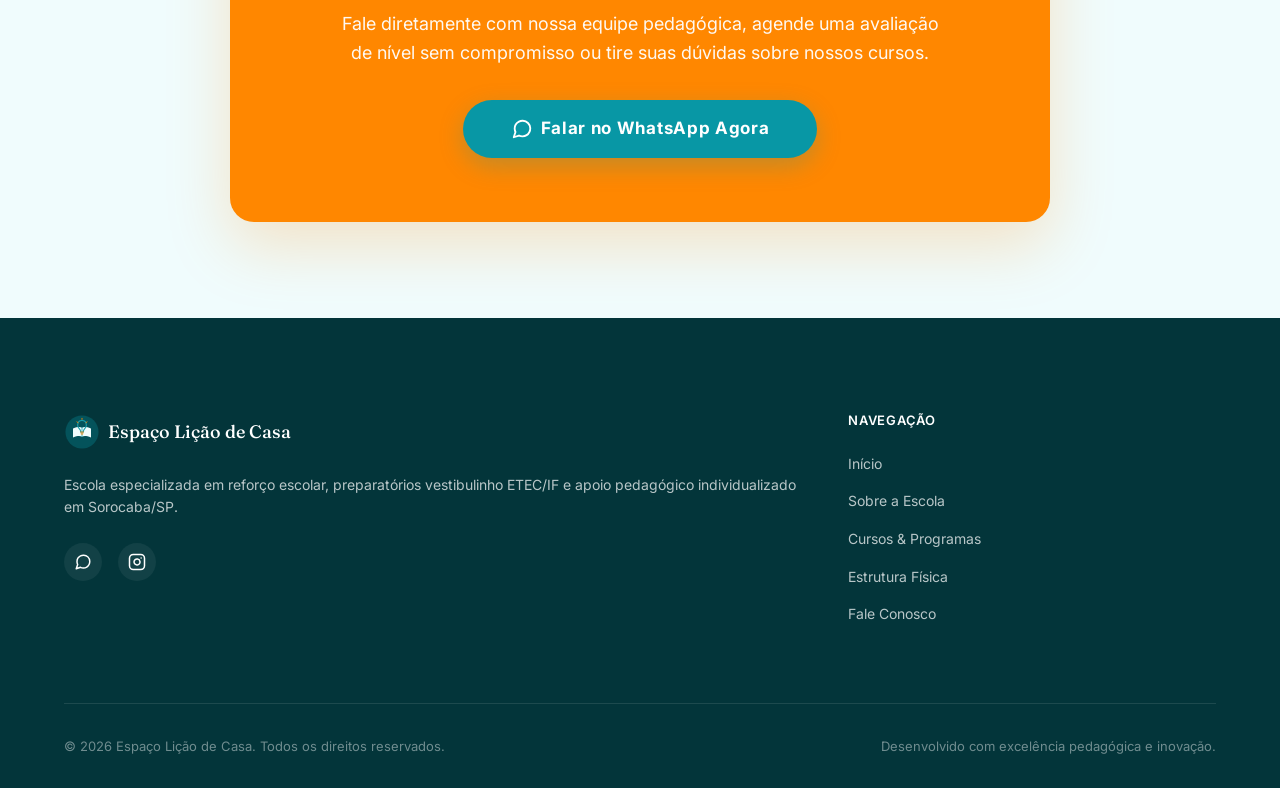
==== commit 99333012: "feat: replace static text testimonial with interactive video testimonial component and controls" ====
--- a/index.html
+++ b/index.html
@@ -284,24 +284,7 @@
 
 
 
-    <!-- Depoimentos & Mensagem da Direção -->
-    <section class="depoimentos reveal">
-      <div class="container">
-        <span class="section-eyebrow">Depoimentos</span>
-        <h2 class="section-title">O que dizem os pais e alunos</h2>
-
-        <div class="depoimento-destaque">
-          <div class="depoimento-destaque__avatar">M</div>
-          <blockquote class="depoimento-destaque__text">
-            "O Espaço Lição de Casa transformou a rotina de estudos do meu filho. A equipe pedagógica é extremamente atenciosa e o método preparatório para a ETEC fez toda a diferença para a aprovação dele nas primeiras colocações!"
-          </blockquote>
-          <cite class="depoimento-destaque__author">
-            <strong>Márcia S.</strong>
-            <span>Mãe de aluno aprovado na ETEC Fernando Prestes</span>
-          </cite>
-        </div>
-      </div>
-    </section>
+
 
     <section class="diretor reveal">
       <div class="container">
--- a/style.css
+++ b/style.css
@@ -821,6 +821,162 @@
   margin-bottom: var(--space-6);
 }
 
+.depoimento-destaque__author {
+  display: block;
+  font-style: normal;
+}
+
+.depoimento-destaque__author strong {
+  display: block;
+  font-size: 16px;
+  color: var(--ink-900);
+}
+
+.depoimento-destaque__author span {
+  font-size: 14px;
+  color: var(--ink-500);
+}
+
+.video-testimonial-card__wrapper {
+  position: relative;
+  width: 100%;
+  /* Horizontal 16:9 frame for Desktop visual excellence */
+  aspect-ratio: 16 / 9;
+  max-height: 480px;
+  border-radius: var(--radius-md);
+  overflow: hidden;
+  background: linear-gradient(135deg, #022023 0%, #06454c 50%, #022023 100%);
+  box-shadow: 0 12px 32px rgba(0, 0, 0, 0.3);
+  display: flex;
+  align-items: center;
+  justify-content: center;
+  border: 1px solid rgba(255, 255, 255, 0.15);
+}
+
+.video-ambient-bg {
+  position: absolute;
+  inset: 0;
+  background: radial-gradient(circle at center, rgba(19, 171, 185, 0.22) 0%, rgba(3, 53, 58, 0.85) 80%);
+  pointer-events: none;
+}
+
+.video-testimonial-card__video {
+  position: relative;
+  z-index: 2;
+  height: 100%;
+  max-width: 100%;
+  object-fit: contain;
+  display: block;
+  border-radius: var(--radius-sm);
+  box-shadow: 0 0 24px rgba(0, 0, 0, 0.6);
+}
+
+@media (max-width: 640px) {
+  .video-testimonial-card__wrapper {
+    aspect-ratio: 478 / 850;
+    max-height: 520px;
+  }
+}
+
+.video-controls-toolbar {
+  width: 100%;
+  display: flex;
+  flex-wrap: wrap;
+  align-items: center;
+  justify-content: space-between;
+  gap: var(--space-3);
+  padding: var(--space-3) var(--space-4);
+  background: var(--white);
+  border: 1px solid var(--teal-100);
+  border-radius: var(--radius-md);
+}
+
+.video-control-group {
+  display: flex;
+  align-items: center;
+  gap: var(--space-2);
+}
+
+.video-btn {
+  display: inline-flex;
+  align-items: center;
+  justify-content: center;
+  gap: 6px;
+  padding: 8px 14px;
+  border-radius: var(--radius-pill);
+  background: var(--teal-50);
+  border: 1px solid var(--teal-200);
+  color: var(--teal-900);
+  font: 600 13px/1 var(--font-body);
+  cursor: pointer;
+  transition: all 180ms ease;
+}
+
+.video-btn:hover {
+  background: var(--teal-600);
+  color: var(--white);
+  border-color: var(--teal-600);
+}
+
+.video-btn:hover svg {
+  stroke: var(--white);
+}
+
+.video-btn--icon-only {
+  padding: 8px;
+  width: 34px;
+  height: 34px;
+}
+
+.video-volume-group {
+  display: flex;
+  align-items: center;
+  gap: 8px;
+}
+
+.volume-slider {
+  width: 70px;
+  accent-color: var(--teal-600);
+  cursor: pointer;
+}
+
+.speed-control-group {
+  display: flex;
+  align-items: center;
+  gap: 6px;
+}
+
+.speed-selector-label {
+  font-size: 13px;
+  font-weight: 600;
+  color: var(--ink-700);
+}
+
+.speed-btns {
+  display: flex;
+  gap: 4px;
+}
+
+.speed-btn {
+  padding: 5px 10px;
+  border-radius: var(--radius-pill);
+  border: 1px solid var(--teal-200);
+  background: var(--white);
+  font: 600 12px/1 var(--font-body);
+  color: var(--teal-800);
+  cursor: pointer;
+  transition: all 150ms ease;
+}
+
+.speed-btn:hover,
+.speed-btn.is-active {
+  background: var(--teal-600);
+  color: var(--white);
+  border-color: var(--teal-600);
+}
+  margin-bottom: var(--space-6);
+}
+
 .depoimento-destaque__author strong {
   display: block;
   font-size: 16px;
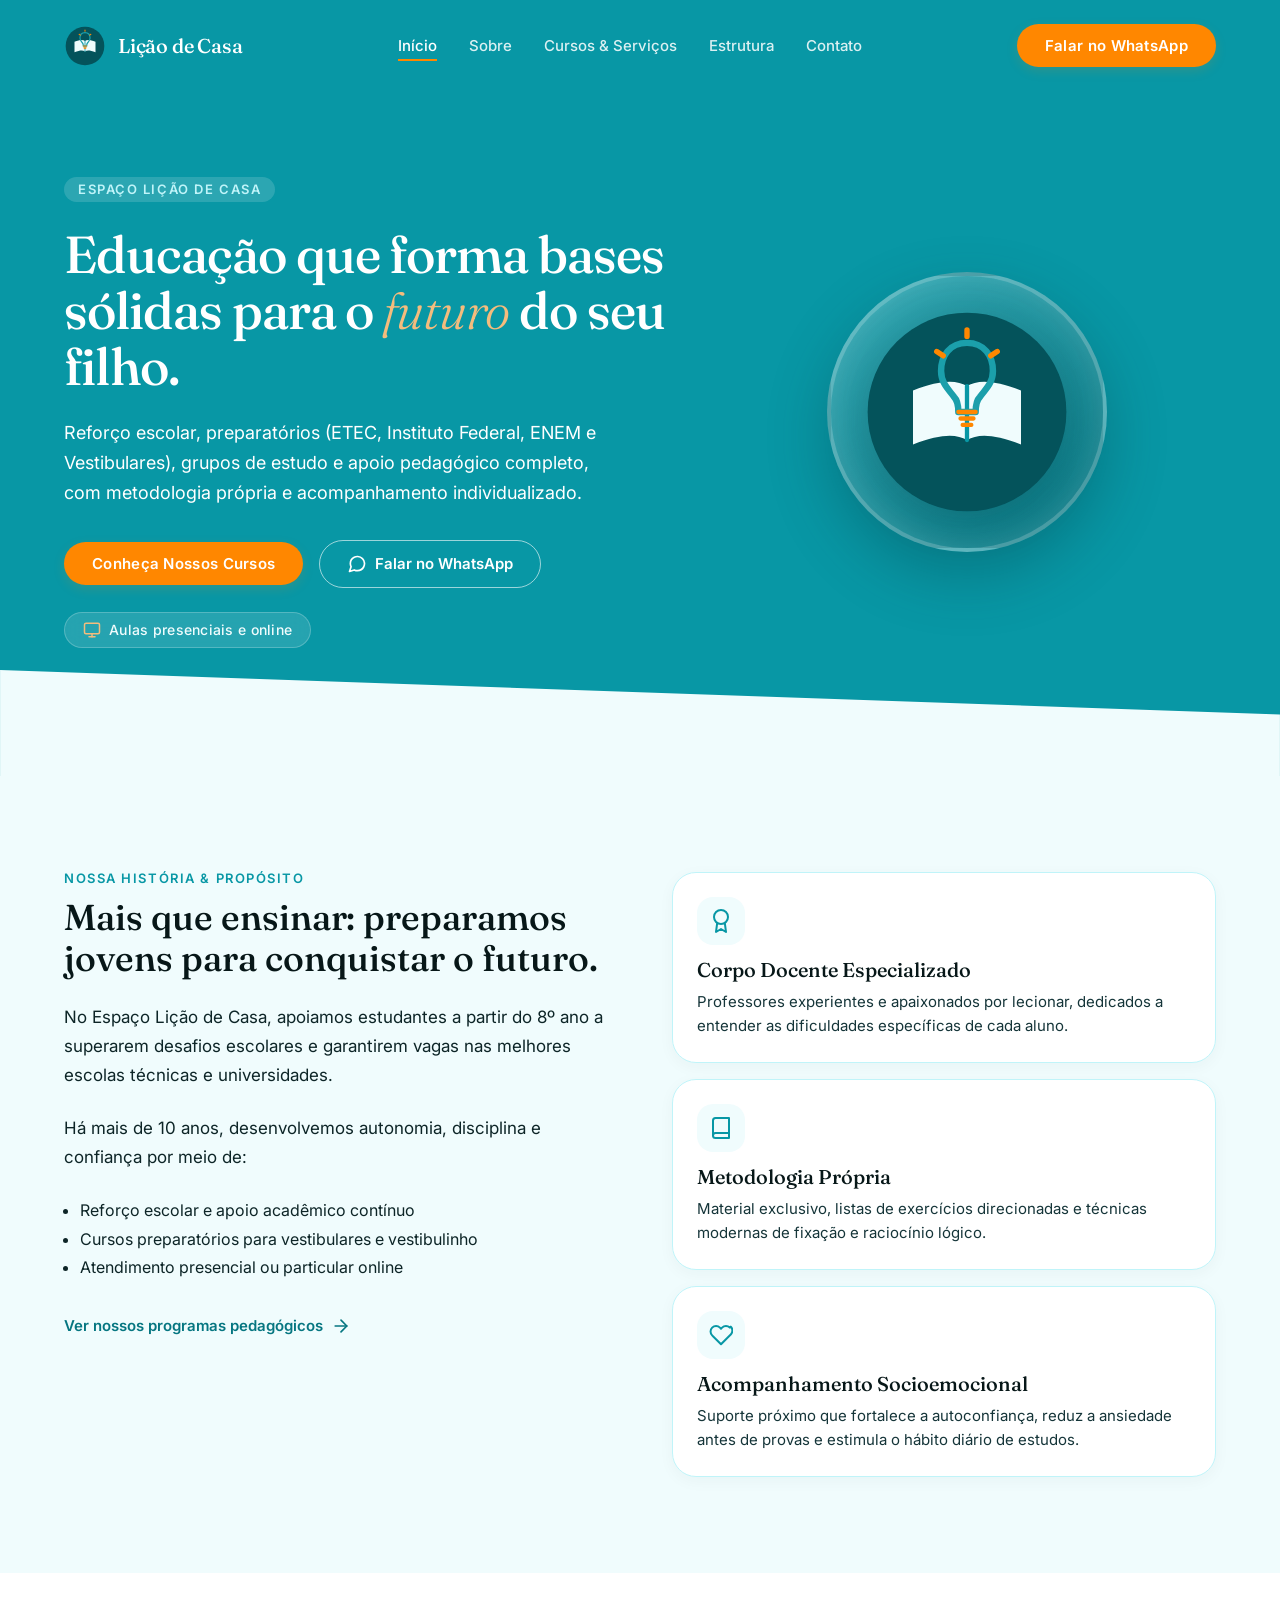
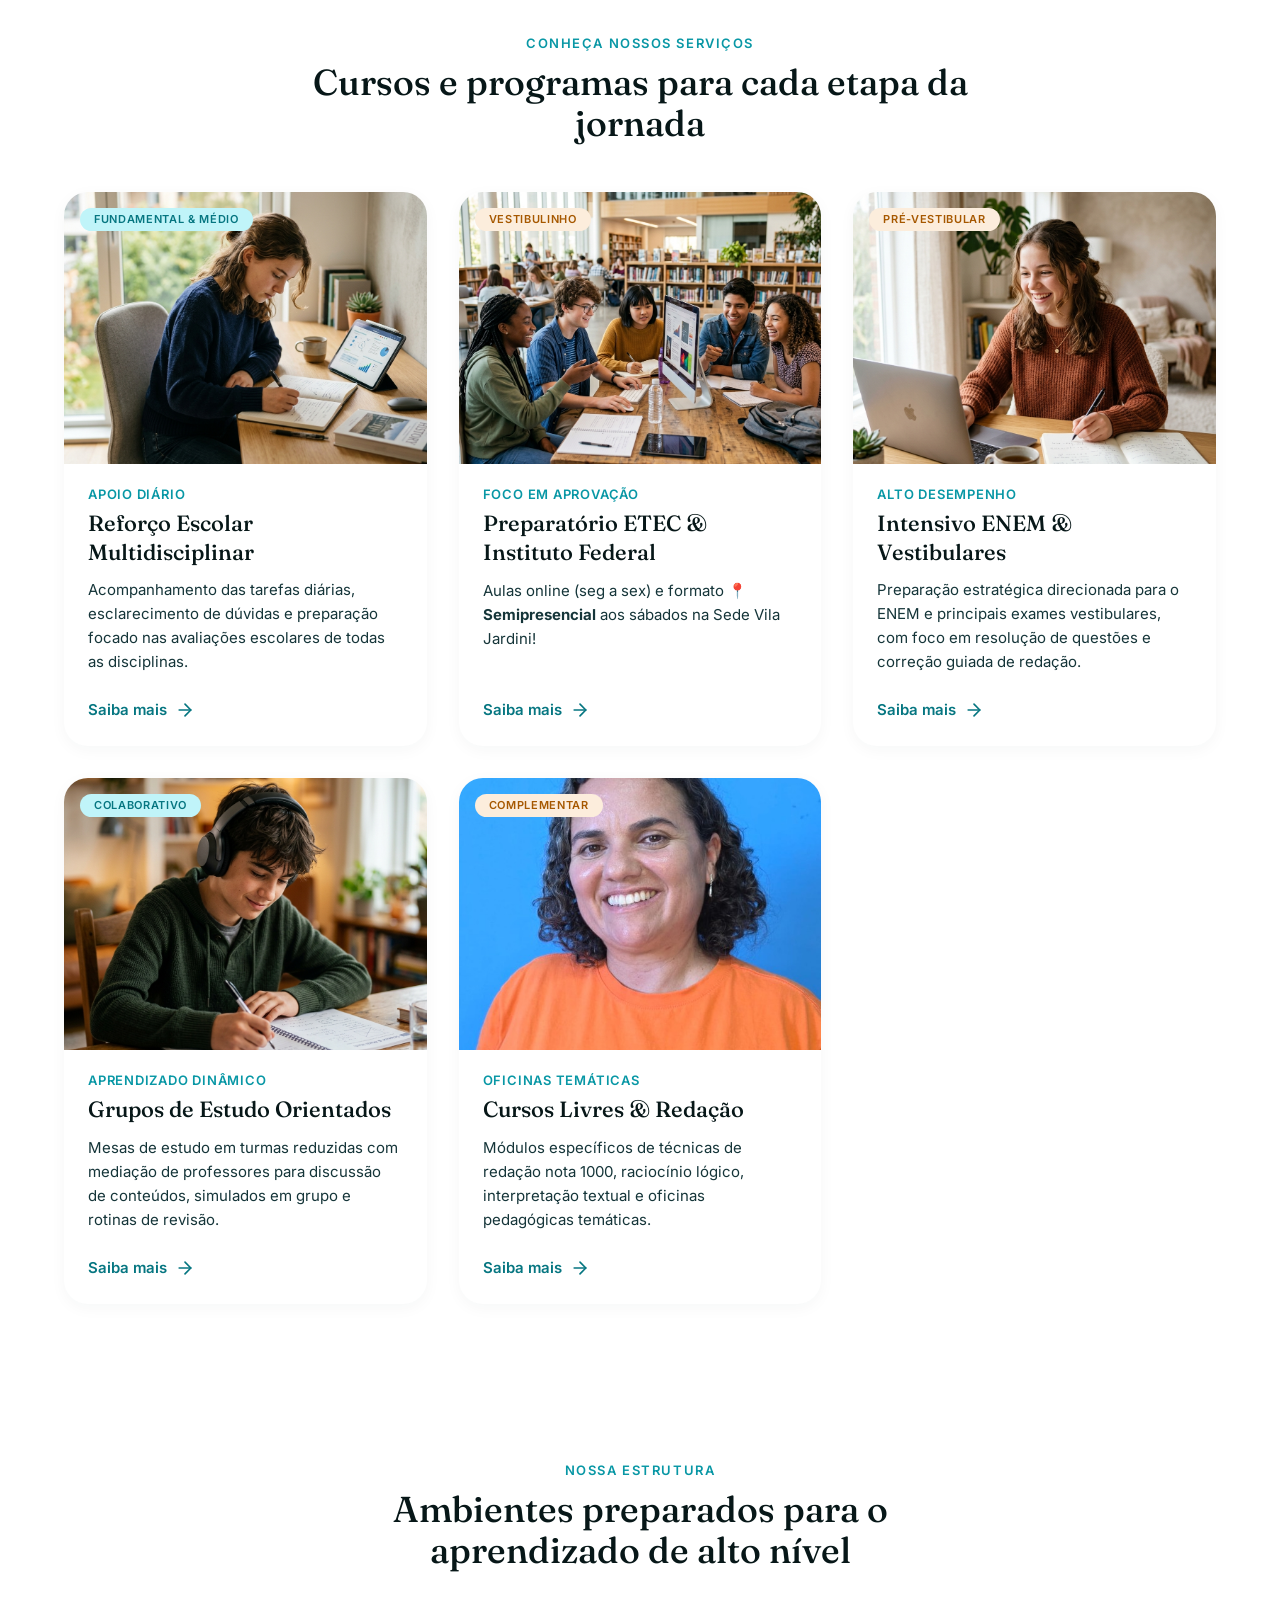
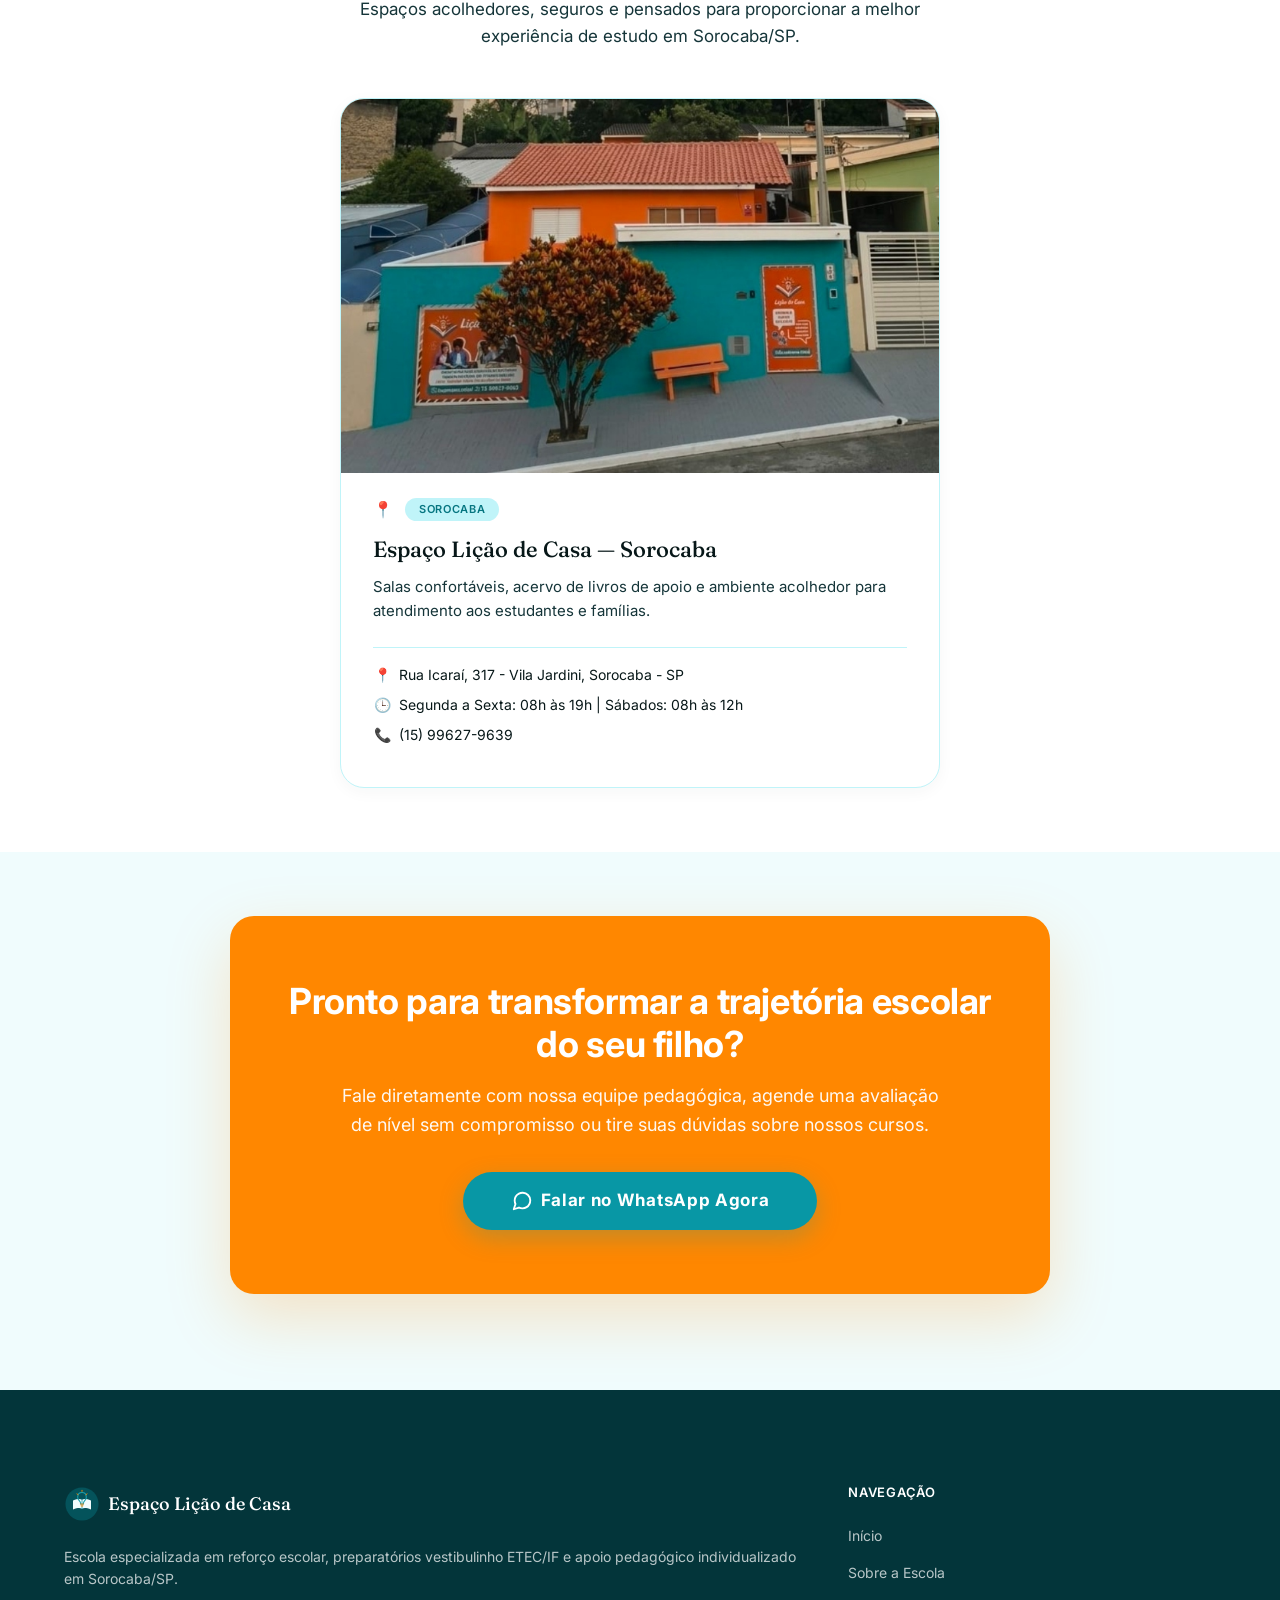
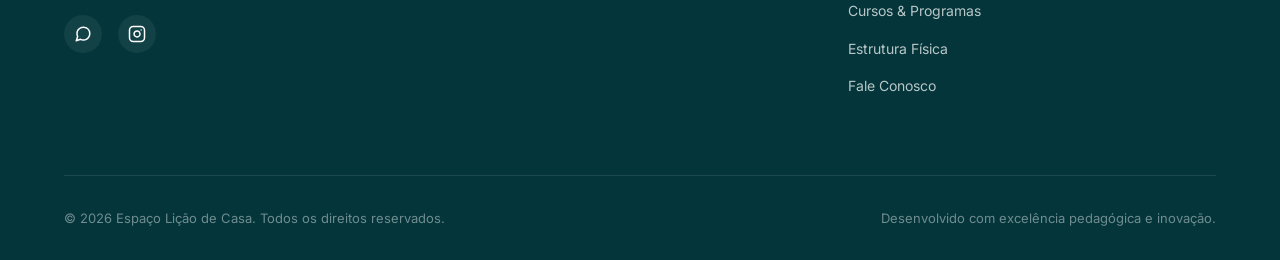
==== commit df26b5f8: "refactor: remove director section and update services eyebrow text" ====
--- a/index.html
+++ b/index.html
@@ -174,7 +174,7 @@
     <section class="servicos reveal" id="servicos">
       <div class="container">
         <div class="servicos__header">
-          <span class="section-eyebrow">Nossos Serviços</span>
+          <span class="section-eyebrow">Conheça Nossos Serviços</span>
           <h2 class="section-title">Cursos e programas para cada etapa da jornada</h2>
         </div>
 
@@ -286,25 +286,7 @@
 
 
 
-    <section class="diretor reveal">
-      <div class="container">
-        <div class="diretor__wrapper">
-          <div class="diretor__media">
-            <img src="assets/director.png" alt="Direção do Espaço Lição de Casa" class="diretor__img">
-          </div>
-          <div class="diretor__content">
-            <blockquote class="diretor__quote">
-              <span class="quote-mark">“</span>
-              A nossa maior alegria é ver o brilho nos olhos de cada aluno ao compreender um conteúdo antes difícil e perceber que é capaz de alcançar seus maiores objetivos.
-            </blockquote>
-            <cite class="diretor__author">
-              <strong>Profa. Ilce & Equipe Pedagógica</strong>
-              <span>Direção — Espaço Lição de Casa</span>
-            </cite>
-          </div>
-        </div>
-      </div>
-    </section>
+
 
     <!-- ==========================================================================
        ESTRUTURA FÍSICA & UNIDADES
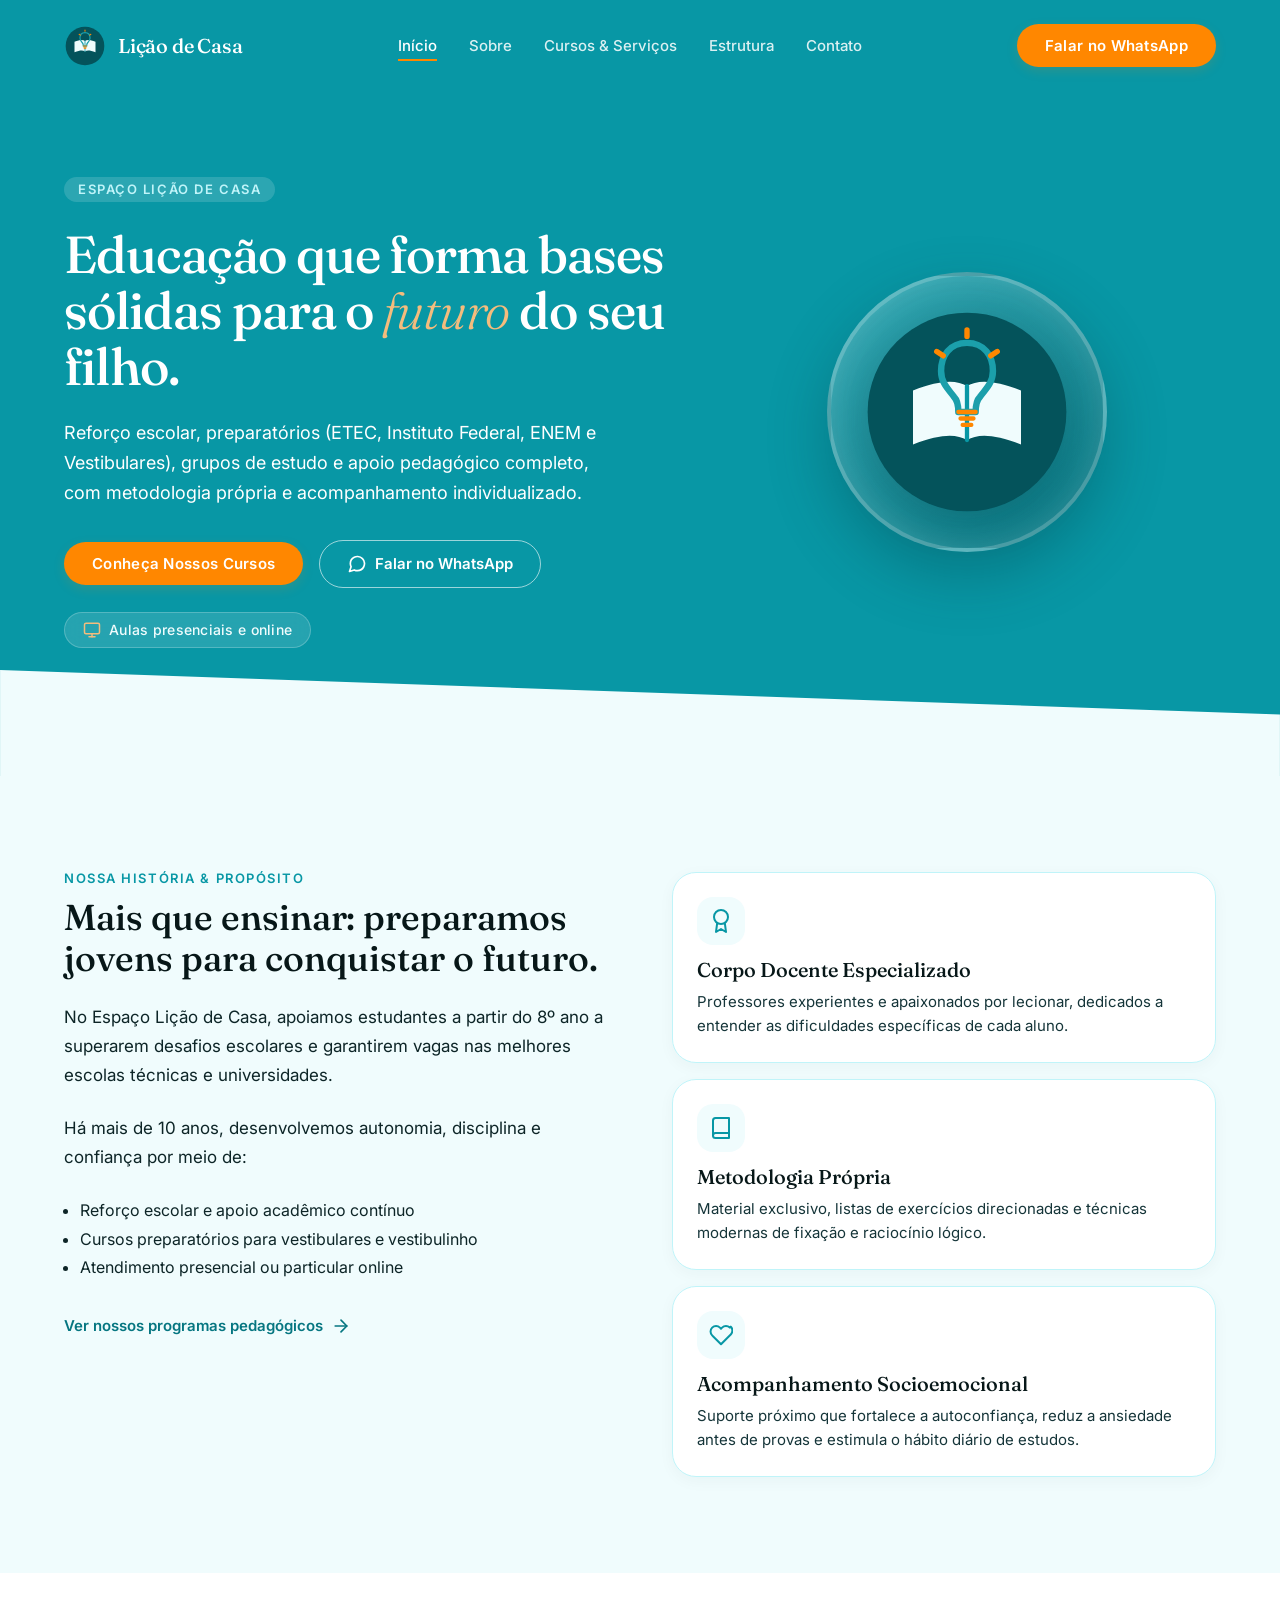
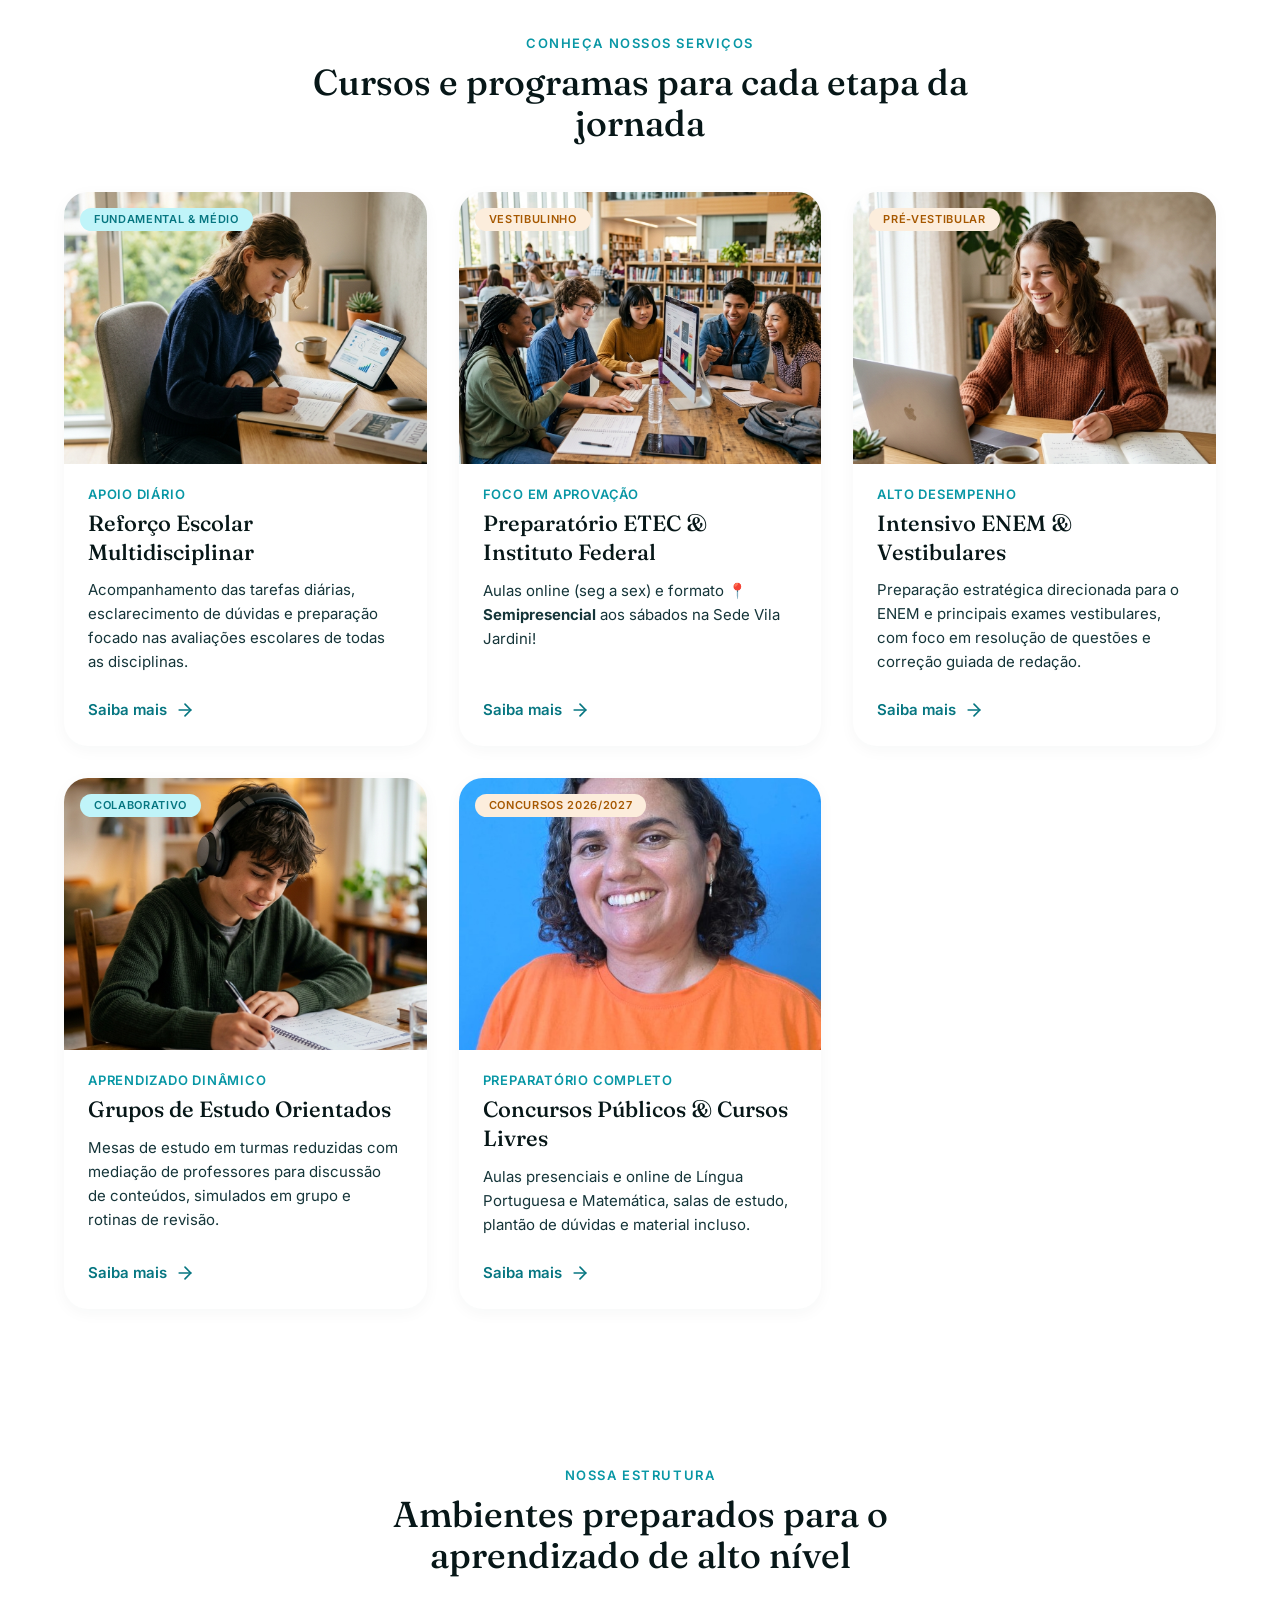
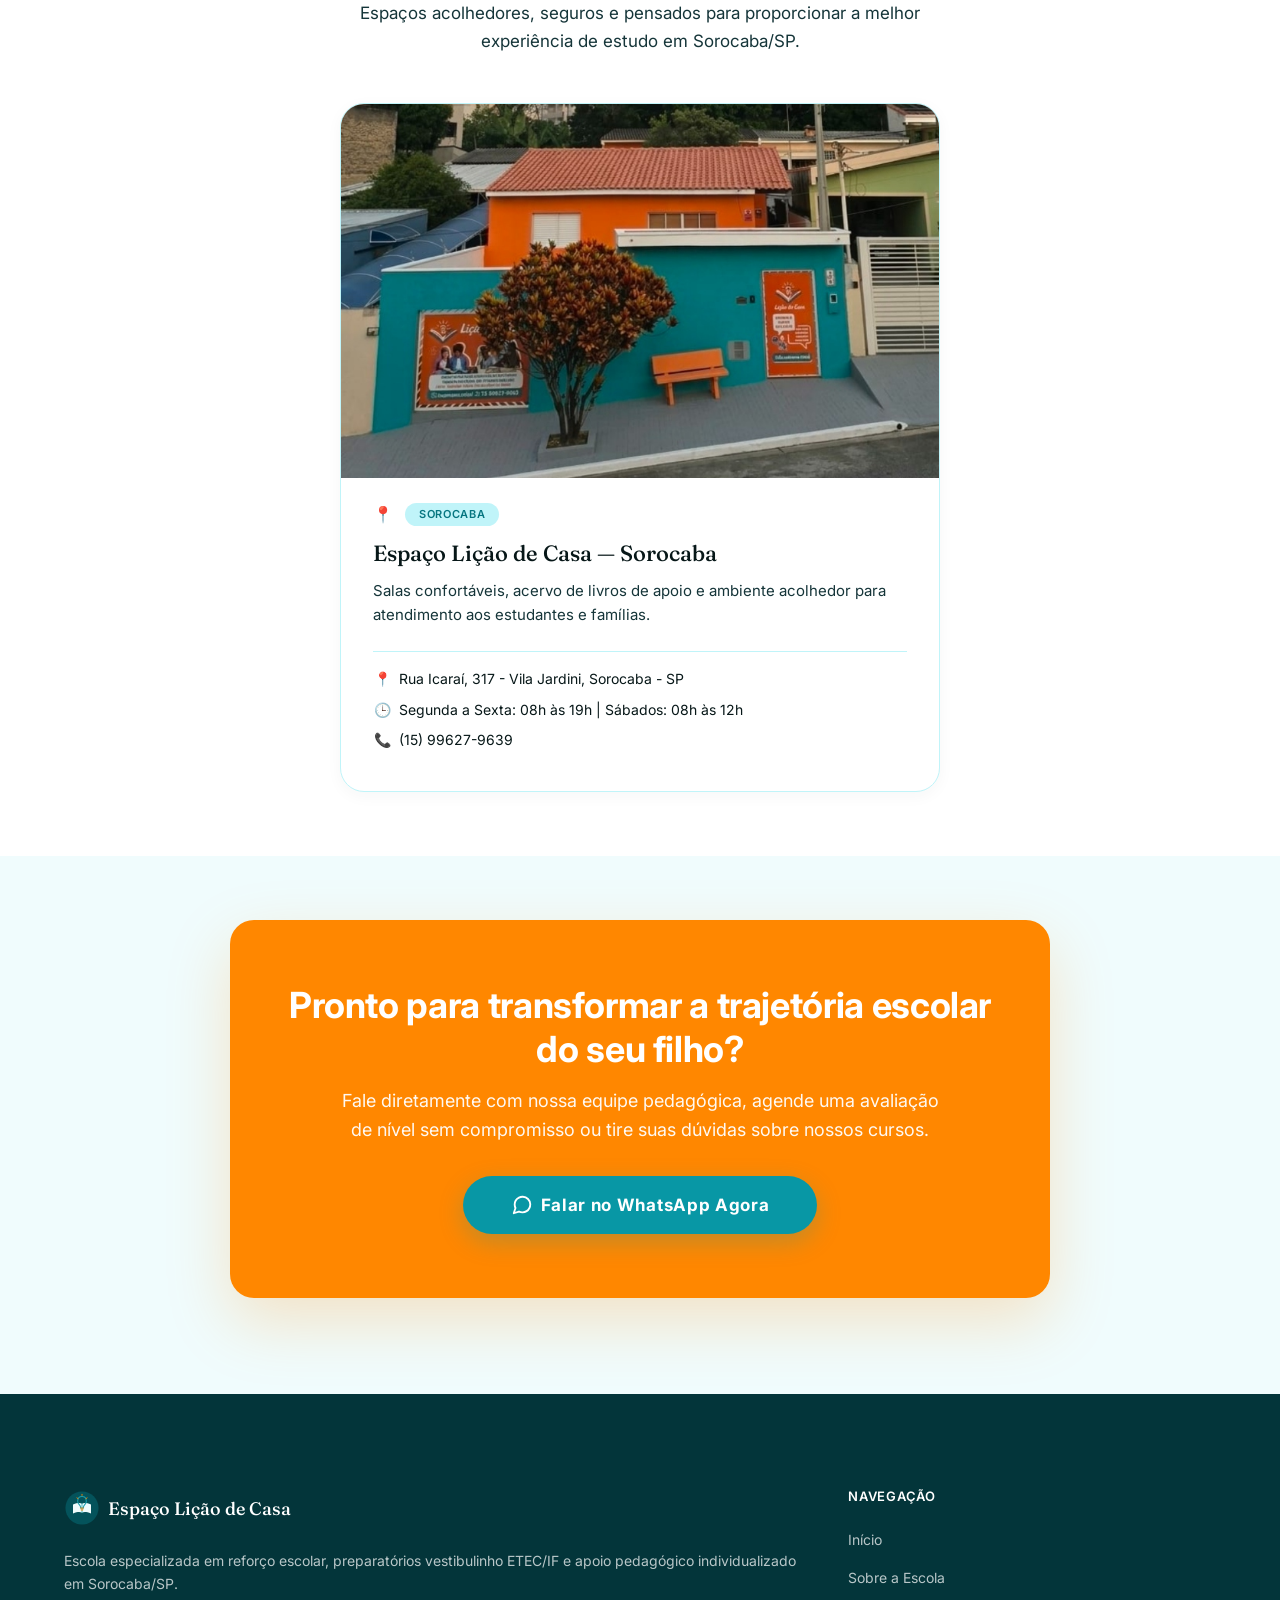
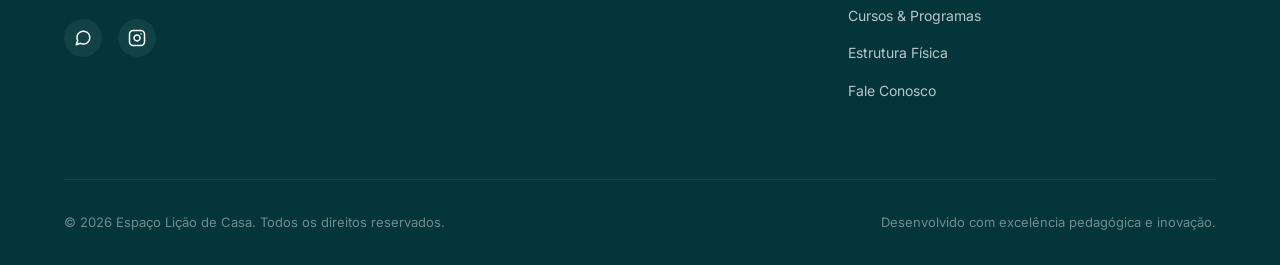
==== commit c60d9ae1: "feat: update card 5 to feature Concursos Públicos and Cursos Livres services" ====
--- a/index.html
+++ b/index.html
@@ -249,7 +249,7 @@
               <span class="card__servico-meta">Aprendizado Dinâmico</span>
               <h3 class="card__servico-title">Grupos de Estudo Orientados</h3>
               <p class="card__servico-desc">Mesas de estudo em turmas reduzidas com mediação de professores para discussão de conteúdos, simulados em grupo e rotinas de revisão.</p>
-              <a href="https://wa.me/5515996279639?text=Olá!%20Quero%20saber%20como%20funcionam%20os%20Grupos%20de%20Estudo." target="_blank" rel="noopener noreferrer" class="btn-text">
+              <a href="grupos-de-estudo.html" class="btn-text">
                 Saiba mais
                 <svg width="20" height="20" viewBox="0 0 24 24" fill="none" stroke="currentColor" stroke-width="2" stroke-linecap="round" stroke-linejoin="round">
                   <line x1="5" y1="12" x2="19" y2="12"/>
@@ -259,17 +259,17 @@
             </div>
           </article>
 
-          <!-- Card 5: Cursos Livres, Redação & Oficinas -->
+          <!-- Card 5: Concursos Públicos & Cursos Livres -->
           <article class="card card--servico">
             <div class="card__img-container">
-              <img src="assets/ilce.jpg" alt="Oficinas Pedagógicas no Espaço Lição de Casa" class="card__servico-img">
-              <span class="badge badge--accent card__servico-badge">Complementar</span>
+              <img src="assets/ilce.jpg" alt="Concursos Públicos e Cursos Livres no Espaço Lição de Casa" class="card__servico-img">
+              <span class="badge badge--accent card__servico-badge">Concursos 2026/2027</span>
             </div>
             <div class="card__servico-content">
-              <span class="card__servico-meta">Oficinas Temáticas</span>
-              <h3 class="card__servico-title">Cursos Livres & Redação</h3>
-              <p class="card__servico-desc">Módulos específicos de técnicas de redação nota 1000, raciocínio lógico, interpretação textual e oficinas pedagógicas temáticas.</p>
-              <a href="https://wa.me/5515996279639?text=Olá!%20Quero%20informações%20sobre%20as%20Oficinas%20e%20Cursos%20Livres." target="_blank" rel="noopener noreferrer" class="btn-text">
+              <span class="card__servico-meta">Preparatório Completo</span>
+              <h3 class="card__servico-title">Concursos Públicos & Cursos Livres</h3>
+              <p class="card__servico-desc">Aulas presenciais e online de Língua Portuguesa e Matemática, salas de estudo, plantão de dúvidas e material incluso.</p>
+              <a href="concursos-cursos-livres.html" class="btn-text">
                 Saiba mais
                 <svg width="20" height="20" viewBox="0 0 24 24" fill="none" stroke="currentColor" stroke-width="2" stroke-linecap="round" stroke-linejoin="round">
                   <line x1="5" y1="12" x2="19" y2="12"/>
